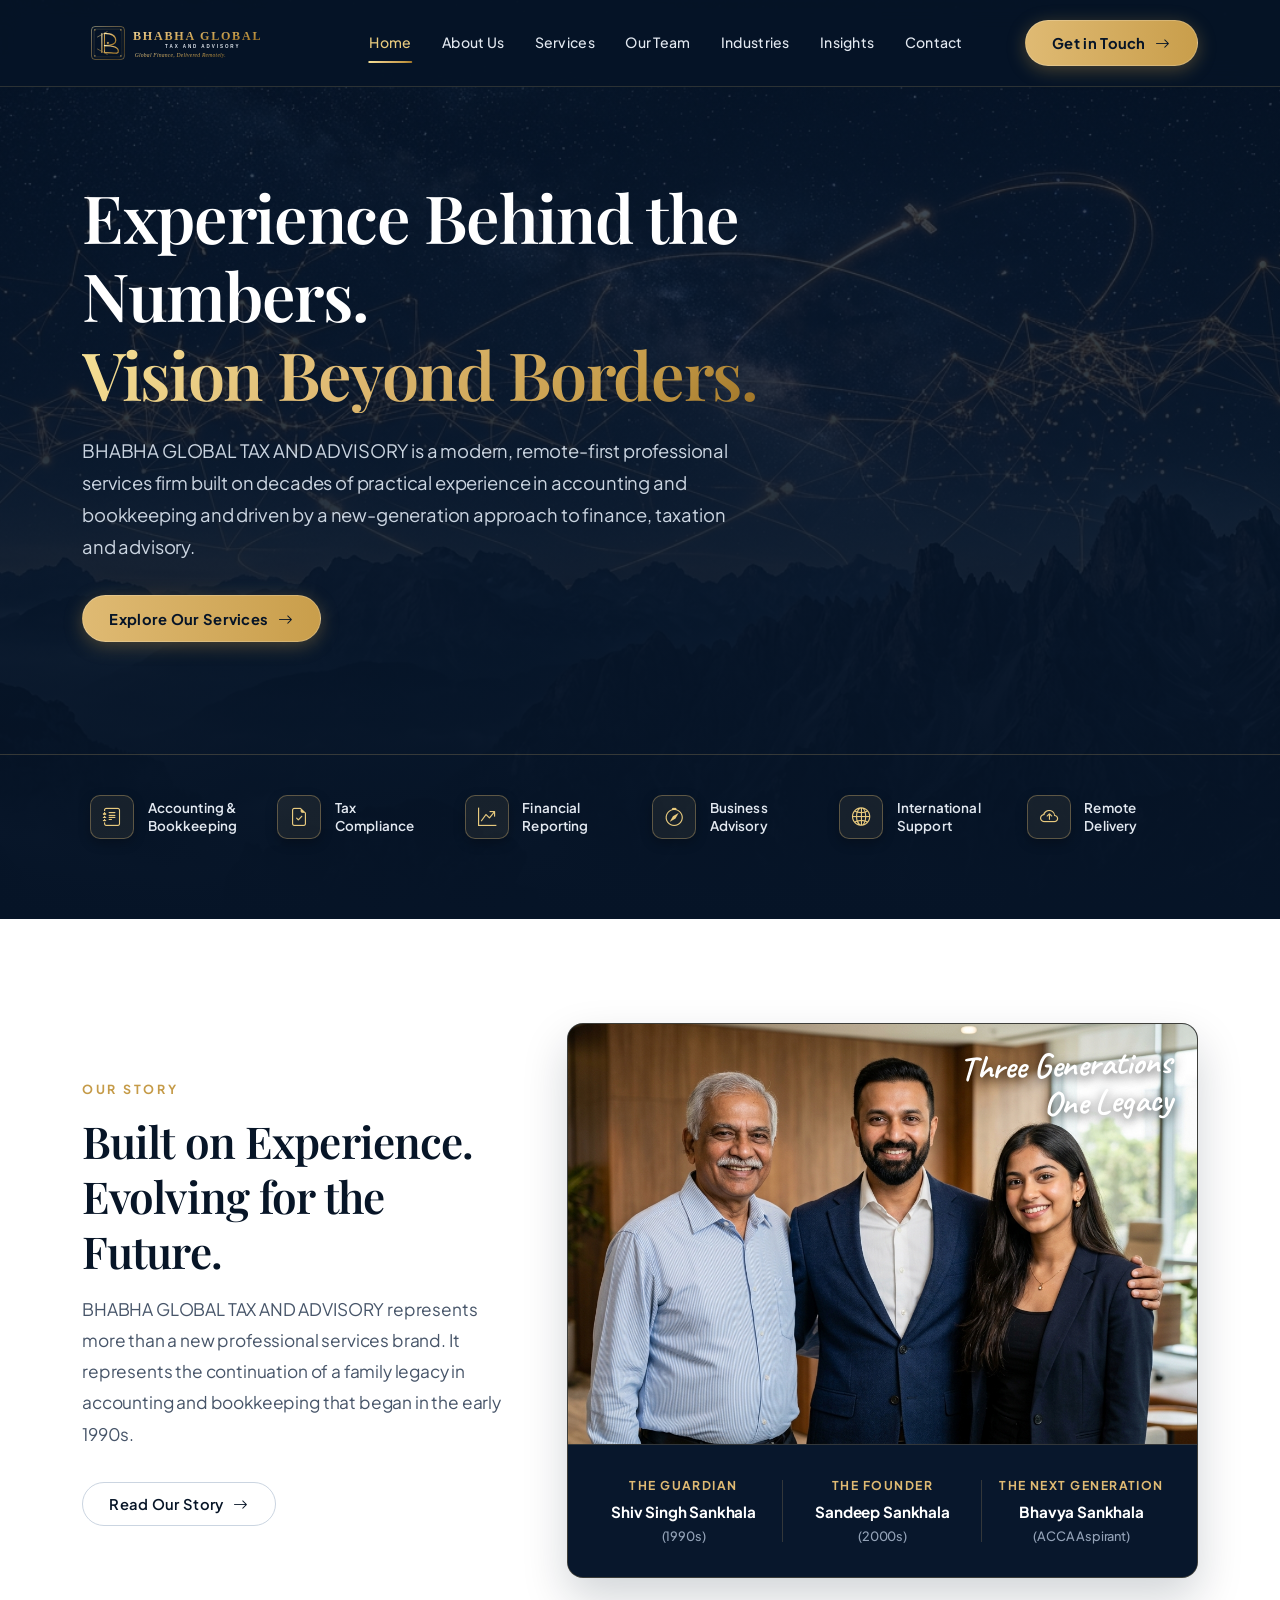
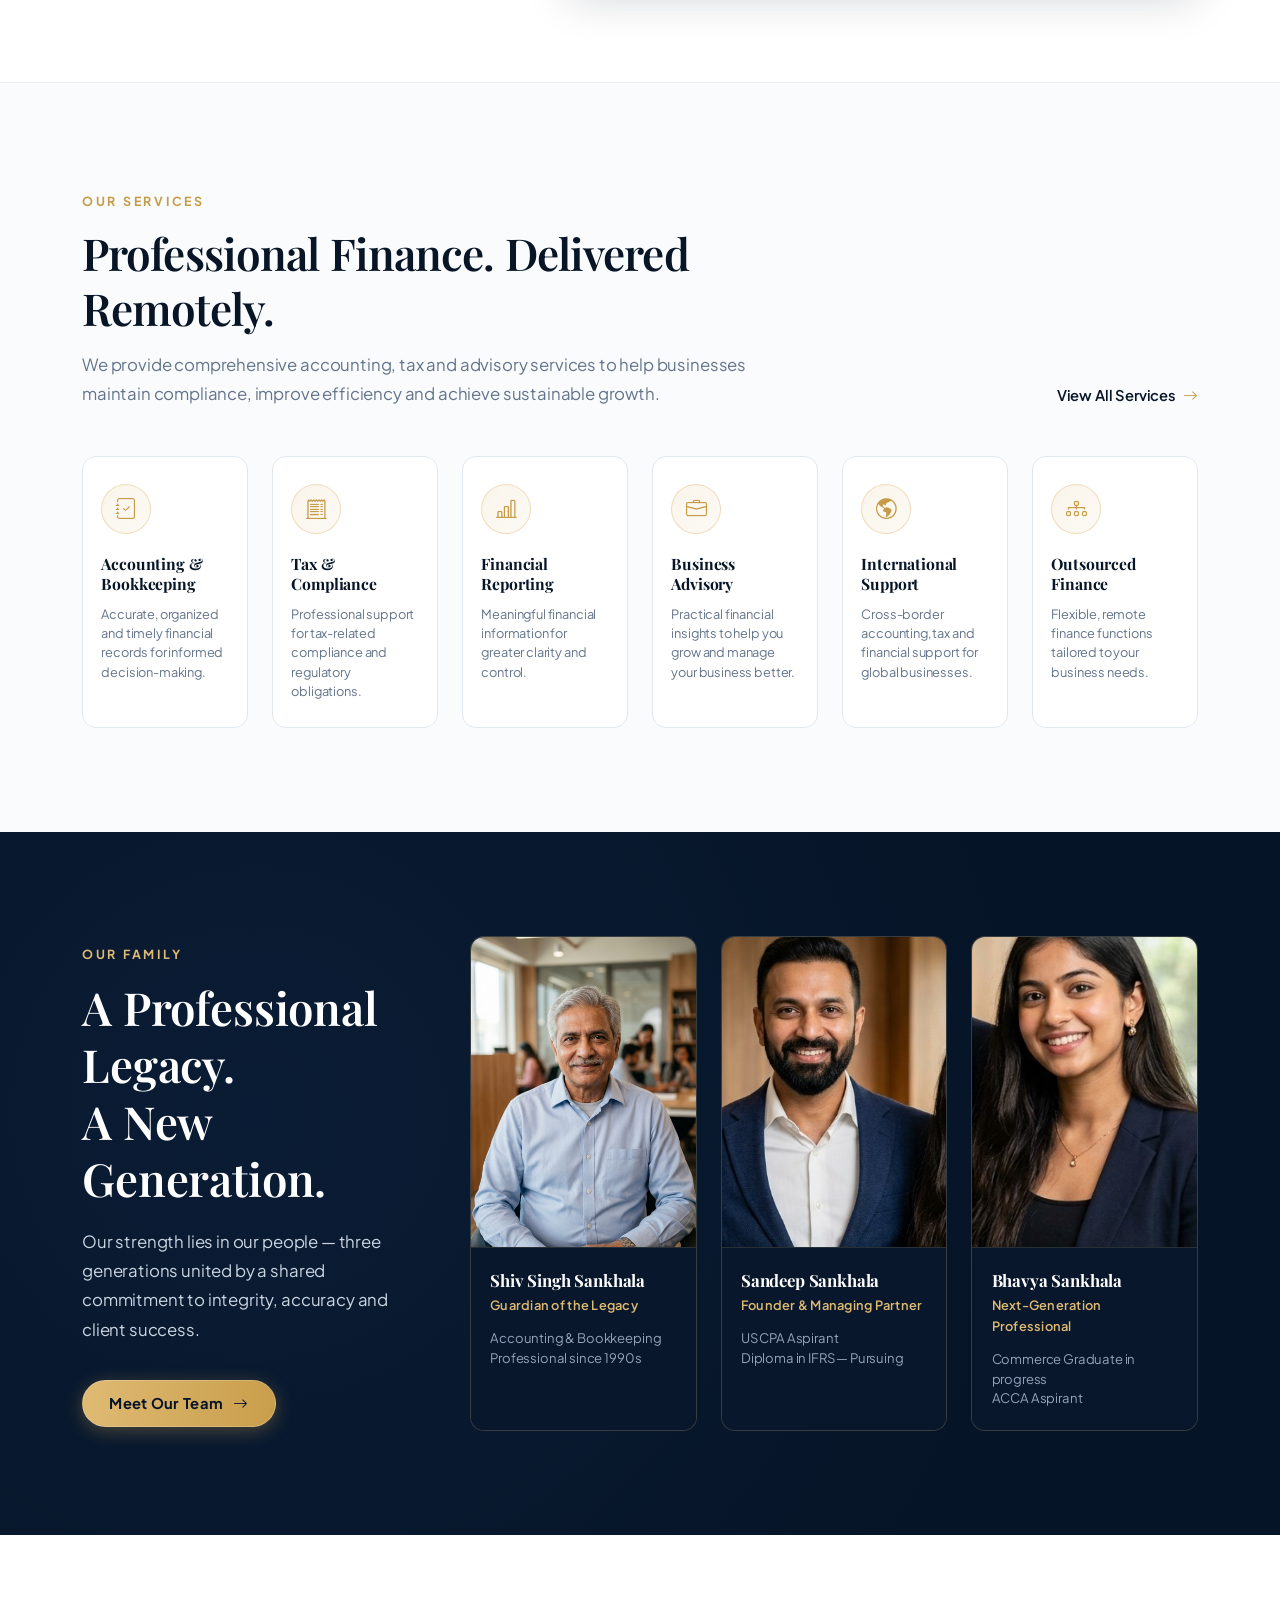
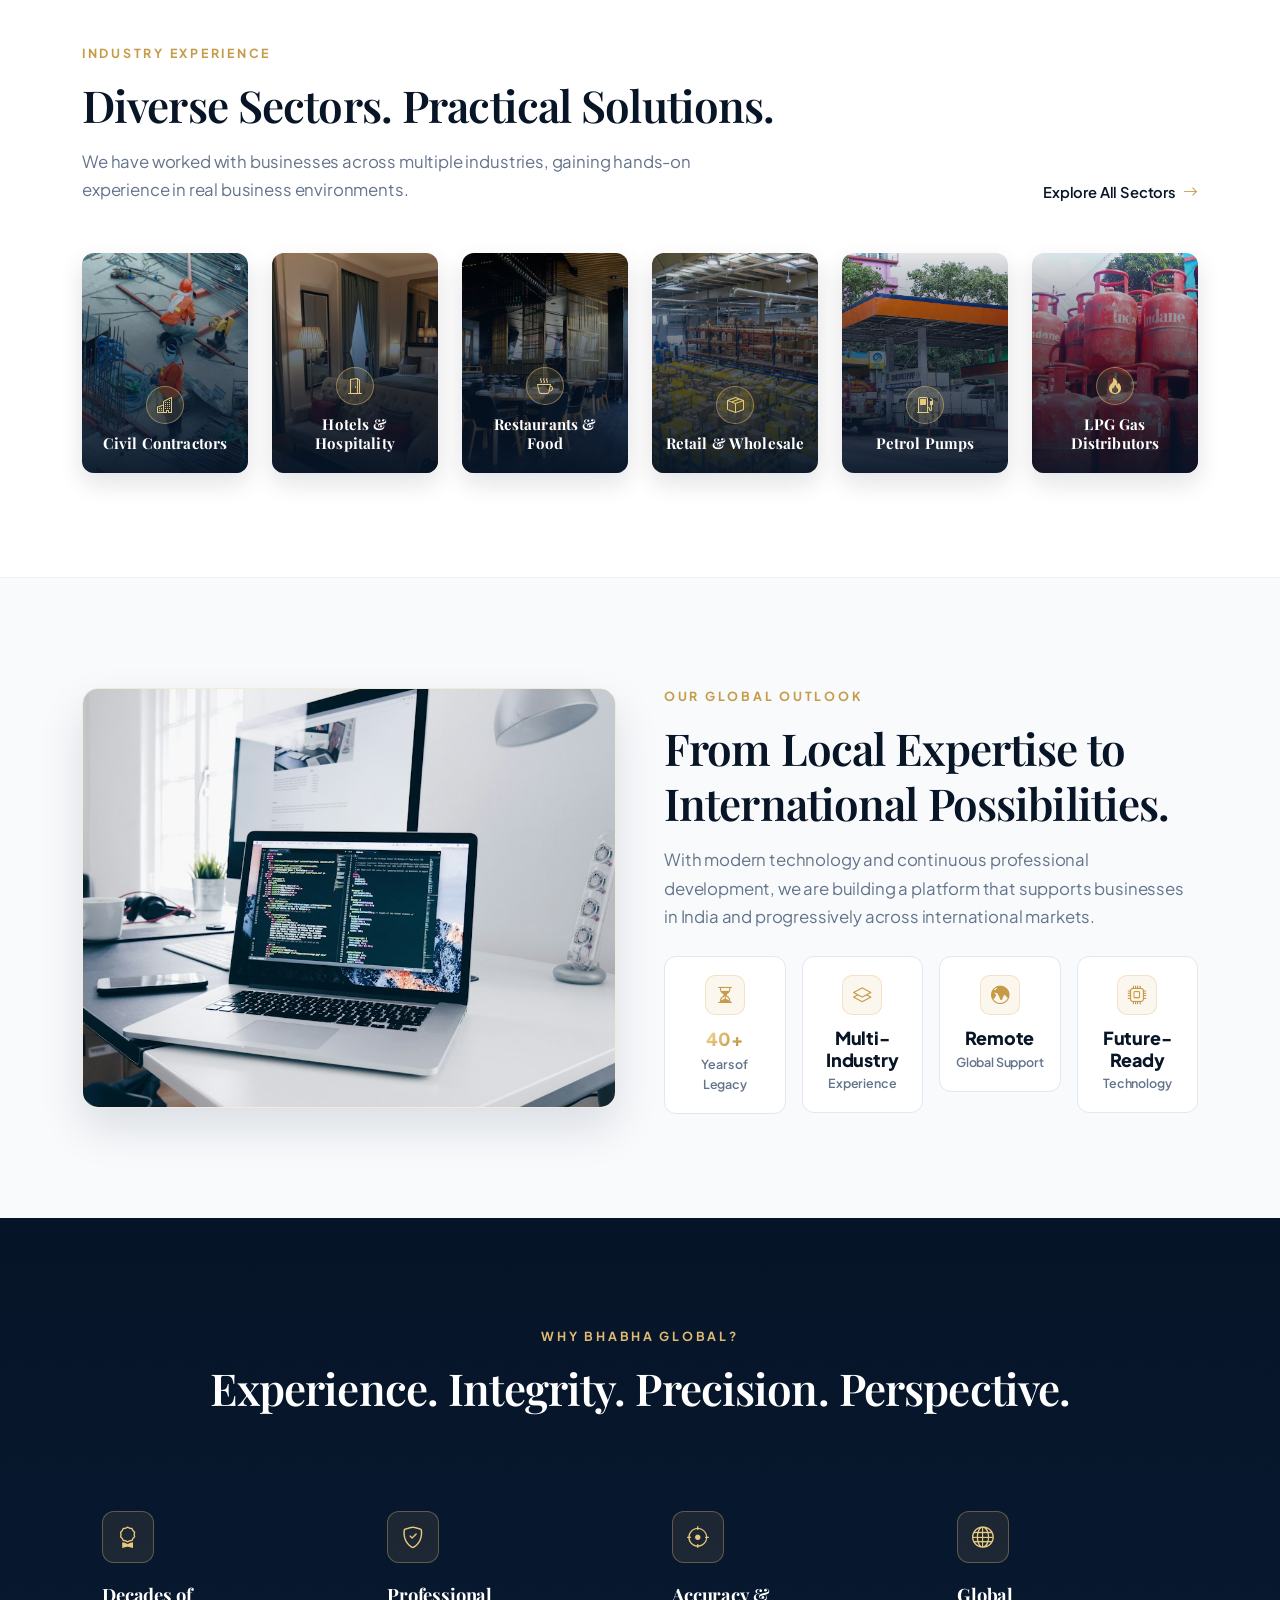
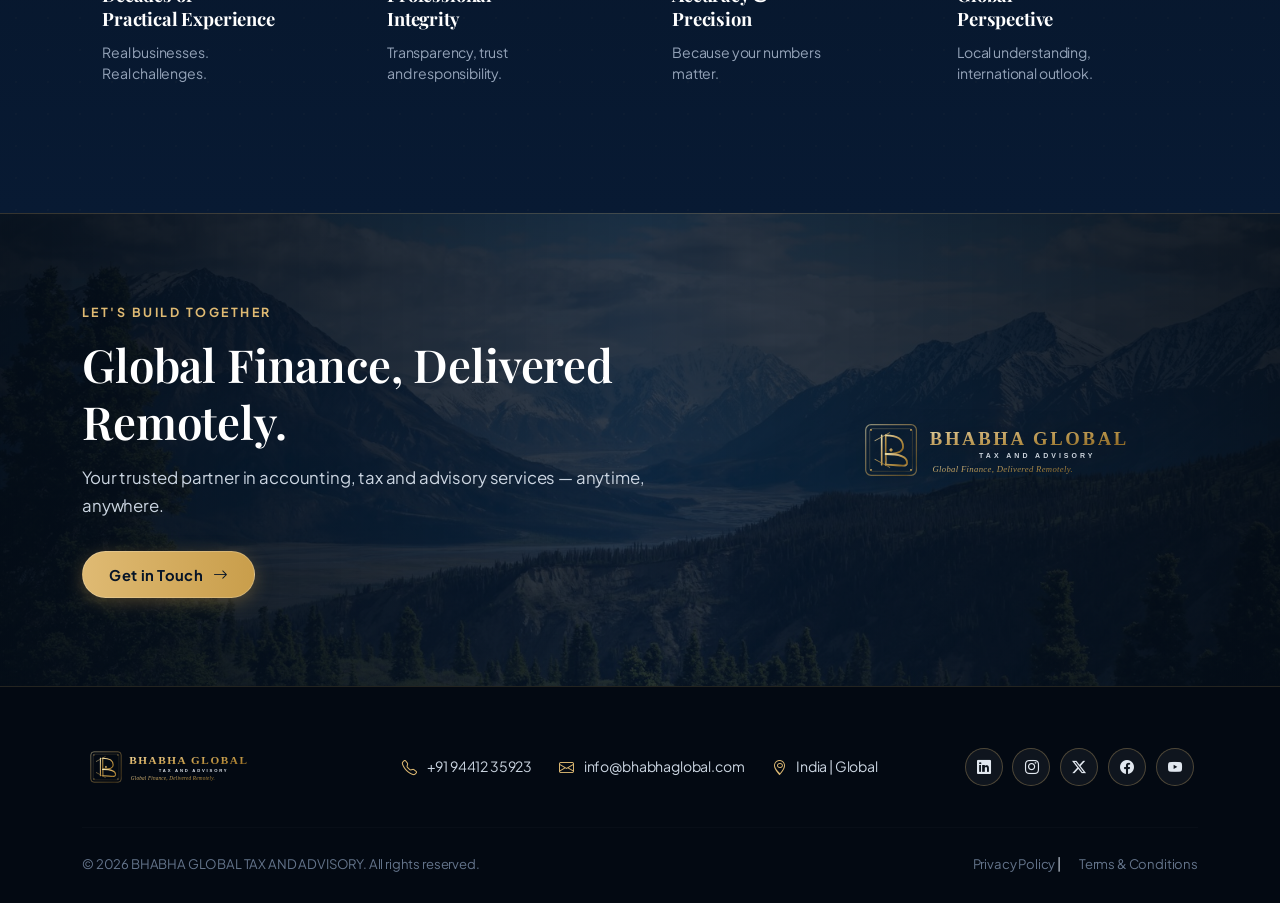
==== index.html @ 660c511a "feat: initialize Bhabha Global tax and advisory web project with landing page, styles, assets, and s" ====
<!DOCTYPE html>
<html lang="en">
<head>
  <meta charset="UTF-8">
  <meta name="viewport" content="width=device-width, initial-scale=1.0">
  <title>BHABHA GLOBAL | Tax & Advisory - Global Finance, Delivered Remotely</title>
  <meta name="description" content="BHABHA GLOBAL TAX AND ADVISORY is a modern, remote-first professional services firm built on decades of practical experience in accounting and bookkeeping and driven by a new-generation approach to finance, taxation and advisory.">
  <meta name="keywords" content="Bhabha Global, Tax and Advisory, Accounting, Bookkeeping, Financial Reporting, Remote Finance, Business Advisory">

  <!-- Favicon -->
  <link rel="icon" type="image/svg+xml" href="assets/images/logo-mark.svg">

  <!-- Google Fonts -->
  <link rel="preconnect" href="https://fonts.googleapis.com">
  <link rel="preconnect" href="https://fonts.gstatic.com" crossorigin>
  <link href="https://fonts.googleapis.com/css2?family=Caveat:wght@600;700&family=Cinzel:wght@500;600;700;800&family=Playfair+Display:ital,wght@0,500;0,600;0,700;1,400;1,600&family=Plus+Jakarta+Sans:wght@300;400;500;600;700;800&display=swap" rel="stylesheet">

  <!-- Bootstrap 5.3.3 CSS -->
  <link href="https://cdn.jsdelivr.net/npm/bootstrap@5.3.3/dist/css/bootstrap.min.css" rel="stylesheet">

  <!-- Bootstrap Icons -->
  <link rel="stylesheet" href="https://cdn.jsdelivr.net/npm/bootstrap-icons@1.11.3/font/bootstrap-icons.min.css">

  <!-- Custom Stylesheet -->
  <link rel="stylesheet" href="css/style.css">
</head>
<body data-bs-spy="scroll" data-bs-target="#mainNavbar" data-bs-offset="100">

  <!-- =========================================================================
       HEADER & NAVIGATION
       ========================================================================= -->
  <header>
    <nav id="mainNavbar" class="navbar navbar-expand-lg navbar-site">
      <div class="container">
        <!-- Logo -->
        <a class="navbar-brand d-flex align-items-center" href="#hero" aria-label="Bhabha Global Home">
          <img src="assets/images/logo.svg" alt="Bhabha Global Tax and Advisory" class="navbar-brand-logo">
        </a>

        <!-- Mobile Toggler -->
        <button class="navbar-toggler" type="button" data-bs-toggle="collapse" data-bs-target="#navbarContent" aria-controls="navbarContent" aria-expanded="false" aria-label="Toggle navigation">
          <i class="bi bi-list fs-3"></i>
        </button>

        <!-- Nav Links & CTA -->
        <div class="collapse navbar-collapse" id="navbarContent">
          <ul class="navbar-nav mx-auto mb-2 mb-lg-0 py-2 py-lg-0">
            <li class="nav-item">
              <a class="nav-link nav-link-custom active" href="#hero">Home</a>
            </li>
            <li class="nav-item">
              <a class="nav-link nav-link-custom" href="#story">About Us</a>
            </li>
            <li class="nav-item">
              <a class="nav-link nav-link-custom" href="#services">Services</a>
            </li>
            <li class="nav-item">
              <a class="nav-link nav-link-custom" href="#family">Our Team</a>
            </li>
            <li class="nav-item">
              <a class="nav-link nav-link-custom" href="#industries">Industries</a>
            </li>
            <li class="nav-item">
              <a class="nav-link nav-link-custom" href="#why-us">Insights</a>
            </li>
            <li class="nav-item">
              <a class="nav-link nav-link-custom" href="#contact" data-bs-toggle="modal" data-bs-target="#contactModal">Contact</a>
            </li>
          </ul>

          <div class="d-flex align-items-center ms-lg-3 mt-3 mt-lg-0">
            <button class="btn btn-gold-pill" data-bs-toggle="modal" data-bs-target="#contactModal">
              <span>Get in Touch</span>
              <i class="bi bi-arrow-right"></i>
            </button>
          </div>
        </div>
      </div>
    </nav>
  </header>

  <!-- =========================================================================
       HERO SECTION
       ========================================================================= -->
  <section id="hero" class="hero-section">
    <div class="container my-auto pt-4 pt-lg-5">
      <div class="row align-items-center">
        <div class="col-lg-10 col-xl-9">
          <div class="hero-content">
            <h1 class="hero-title">
              <span class="hero-title-top">Experience Behind the Numbers.</span>
              <span class="hero-title-accent">Vision Beyond Borders.</span>
            </h1>

            <p class="hero-desc">
              BHABHA GLOBAL TAX AND ADVISORY is a modern, remote-first professional services firm built on decades of practical experience in accounting and bookkeeping and driven by a new-generation approach to finance, taxation and advisory.
            </p>

            <div class="hero-actions mb-4 mb-lg-5">
              <a href="#services" class="btn btn-gold-pill">
                <span>Explore Our Services</span>
                <i class="bi bi-arrow-right"></i>
              </a>
            </div>
          </div>
        </div>
      </div>
    </div>

    <!-- Capabilities / Bottom Features Strip -->
    <div class="hero-features-bar">
      <div class="container">
        <div class="row row-cols-2 row-cols-sm-3 row-cols-lg-6 g-3 g-lg-2">
          <!-- 1. Accounting & Bookkeeping -->
          <div class="col">
            <div class="hero-feature-item">
              <div class="hero-feature-icon">
                <i class="bi bi-journal-text"></i>
              </div>
              <span class="hero-feature-label">Accounting &amp;<br>Bookkeeping</span>
            </div>
          </div>

          <!-- 2. Tax Compliance -->
          <div class="col">
            <div class="hero-feature-item">
              <div class="hero-feature-icon">
                <i class="bi bi-file-earmark-check"></i>
              </div>
              <span class="hero-feature-label">Tax<br>Compliance</span>
            </div>
          </div>

          <!-- 3. Financial Reporting -->
          <div class="col">
            <div class="hero-feature-item">
              <div class="hero-feature-icon">
                <i class="bi bi-graph-up-arrow"></i>
              </div>
              <span class="hero-feature-label">Financial<br>Reporting</span>
            </div>
          </div>

          <!-- 4. Business Advisory -->
          <div class="col">
            <div class="hero-feature-item">
              <div class="hero-feature-icon">
                <i class="bi bi-compass"></i>
              </div>
              <span class="hero-feature-label">Business<br>Advisory</span>
            </div>
          </div>

          <!-- 5. International Support -->
          <div class="col">
            <div class="hero-feature-item">
              <div class="hero-feature-icon">
                <i class="bi bi-globe2"></i>
              </div>
              <span class="hero-feature-label">International<br>Support</span>
            </div>
          </div>

          <!-- 6. Remote Delivery -->
          <div class="col">
            <div class="hero-feature-item">
              <div class="hero-feature-icon">
                <i class="bi bi-cloud-arrow-up"></i>
              </div>
              <span class="hero-feature-label">Remote<br>Delivery</span>
            </div>
          </div>
        </div>
      </div>
    </div>
  </section>

  <!-- =========================================================================
       SECTION 2: OUR STORY
       ========================================================================= -->
  <section id="story" class="section-story">
    <div class="container">
      <div class="row align-items-center g-5">
        <!-- Left Content Column -->
        <div class="col-lg-5">
          <span class="section-label">OUR STORY</span>
          <h2 class="section-title">Built on Experience.<br>Evolving for the Future.</h2>
          
          <p class="story-lead-text">
            BHABHA GLOBAL TAX AND ADVISORY represents more than a new professional services brand. It represents the continuation of a family legacy in accounting and bookkeeping that began in the early 1990s.
          </p>

          <a href="#family" class="btn btn-outline-pill">
            <span>Read Our Story</span>
            <i class="bi bi-arrow-right"></i>
          </a>
        </div>

        <!-- Right 3-Generations Master Card -->
        <div class="col-lg-7">
          <div class="story-card-wrapper">
            <!-- Image with Script Badge -->
            <div class="story-image-box">
              <span class="story-signature-badge">Three Generations<br>One Legacy</span>
              <img src="assets/images/three-generations.jpg" alt="Three Generations One Legacy - Bhabha Global Family" loading="lazy">
            </div>

            <!-- Dark Navy 3-Pillar Banner -->
            <div class="story-footer-bar">
              <div class="row g-0">
                <!-- Pillar 1 -->
                <div class="col-4 story-col-pillar">
                  <div class="story-pillar-role">The Guardian</div>
                  <div class="story-pillar-name">Shiv Singh Sankhala</div>
                  <div class="story-pillar-era">(1990s)</div>
                </div>

                <!-- Pillar 2 -->
                <div class="col-4 story-col-pillar">
                  <div class="story-pillar-role">The Founder</div>
                  <div class="story-pillar-name">Sandeep Sankhala</div>
                  <div class="story-pillar-era">(2000s)</div>
                </div>

                <!-- Pillar 3 -->
                <div class="col-4 story-col-pillar">
                  <div class="story-pillar-role">The Next Generation</div>
                  <div class="story-pillar-name">Bhavya Sankhala</div>
                  <div class="story-pillar-era">(ACCA Aspirant)</div>
                </div>
              </div>
            </div>
          </div>
        </div>
      </div>
    </div>
  </section>

  <!-- =========================================================================
       SECTION 3: OUR SERVICES
       ========================================================================= -->
  <section id="services" class="section-services">
    <div class="container">
      <!-- Section Header -->
      <div class="row align-items-end justify-content-between mb-5">
        <div class="col-lg-8">
          <span class="section-label">OUR SERVICES</span>
          <h2 class="section-title">Professional Finance. Delivered Remotely.</h2>
          <p class="section-desc mb-0">
            We provide comprehensive accounting, tax and advisory services to help businesses maintain compliance, improve efficiency and achieve sustainable growth.
          </p>
        </div>
        <div class="col-lg-4 text-lg-end mt-4 mt-lg-0">
          <a href="#services" class="link-arrow">
            <span>View All Services</span>
            <i class="bi bi-arrow-right"></i>
          </a>
        </div>
      </div>

      <!-- 6 Service Cards Grid (Matching reference design 6-in-a-row) -->
      <div class="row row-cols-2 row-cols-md-3 row-cols-lg-6 g-3 g-xl-4">
        <!-- 1. Accounting & Bookkeeping -->
        <div class="col">
          <div class="service-card">
            <div class="service-icon-box">
              <i class="bi bi-journal-check"></i>
            </div>
            <h3 class="service-title">Accounting &amp;<br class="d-none d-lg-block">Bookkeeping</h3>
            <p class="service-desc">
              Accurate, organized and timely financial records for informed decision-making.
            </p>
          </div>
        </div>

        <!-- 2. Tax & Compliance -->
        <div class="col">
          <div class="service-card">
            <div class="service-icon-box">
              <i class="bi bi-receipt-cutoff"></i>
            </div>
            <h3 class="service-title">Tax &amp;<br class="d-none d-lg-block">Compliance</h3>
            <p class="service-desc">
              Professional support for tax-related compliance and regulatory obligations.
            </p>
          </div>
        </div>

        <!-- 3. Financial Reporting -->
        <div class="col">
          <div class="service-card">
            <div class="service-icon-box">
              <i class="bi bi-bar-chart-line"></i>
            </div>
            <h3 class="service-title">Financial<br class="d-none d-lg-block">Reporting</h3>
            <p class="service-desc">
              Meaningful financial information for greater clarity and control.
            </p>
          </div>
        </div>

        <!-- 4. Business Advisory -->
        <div class="col">
          <div class="service-card">
            <div class="service-icon-box">
              <i class="bi bi-briefcase"></i>
            </div>
            <h3 class="service-title">Business<br class="d-none d-lg-block">Advisory</h3>
            <p class="service-desc">
              Practical financial insights to help you grow and manage your business better.
            </p>
          </div>
        </div>

        <!-- 5. International Support -->
        <div class="col">
          <div class="service-card">
            <div class="service-icon-box">
              <i class="bi bi-globe-americas"></i>
            </div>
            <h3 class="service-title">International<br class="d-none d-lg-block">Support</h3>
            <p class="service-desc">
              Cross-border accounting, tax and financial support for global businesses.
            </p>
          </div>
        </div>

        <!-- 6. Outsourced Finance -->
        <div class="col">
          <div class="service-card">
            <div class="service-icon-box">
              <i class="bi bi-diagram-3"></i>
            </div>
            <h3 class="service-title">Outsourced<br class="d-none d-lg-block">Finance</h3>
            <p class="service-desc">
              Flexible, remote finance functions tailored to your business needs.
            </p>
          </div>
        </div>
      </div>
    </div>
  </section>

  <!-- =========================================================================
       SECTION 4: OUR FAMILY / LEADERSHIP
       ========================================================================= -->
  <section id="family" class="section-family">
    <div class="container">
      <div class="row align-items-center g-5">
        <!-- Left Column -->
        <div class="col-lg-4">
          <div class="family-left-content">
            <span class="section-label section-label-light">OUR FAMILY</span>
            <h2 class="family-heading">A Professional Legacy.<br>A New Generation.</h2>
            <p class="family-desc">
              Our strength lies in our people — three generations united by a shared commitment to integrity, accuracy and client success.
            </p>
            <button class="btn btn-gold-pill" data-bs-toggle="modal" data-bs-target="#contactModal">
              <span>Meet Our Team</span>
              <i class="bi bi-arrow-right"></i>
            </button>
          </div>
        </div>

        <!-- Right Column: 3 Portrait Cards -->
        <div class="col-lg-8">
          <div class="row g-4">
            <!-- Member 1: Shiv Singh Sankhala -->
            <div class="col-md-4">
              <div class="team-card">
                <div class="team-img-wrap">
                  <img src="assets/images/team-shiv.jpg" alt="Shiv Singh Sankhala - Guardian of the Legacy" loading="lazy">
                </div>
                <div class="team-info-box">
                  <h4 class="team-name">Shiv Singh Sankhala</h4>
                  <div class="team-role">Guardian of the Legacy</div>
                  <p class="team-details">Accounting &amp; Bookkeeping Professional since 1990s</p>
                </div>
              </div>
            </div>

            <!-- Member 2: Sandeep Sankhala -->
            <div class="col-md-4">
              <div class="team-card">
                <div class="team-img-wrap">
                  <img src="assets/images/team-sandeep.jpg" alt="Sandeep Sankhala - Founder & Managing Partner" loading="lazy">
                </div>
                <div class="team-info-box">
                  <h4 class="team-name">Sandeep Sankhala</h4>
                  <div class="team-role">Founder &amp; Managing Partner</div>
                  <p class="team-details">US CPA Aspirant<br>Diploma in IFRS — Pursuing</p>
                </div>
              </div>
            </div>

            <!-- Member 3: Bhavya Sankhala -->
            <div class="col-md-4">
              <div class="team-card">
                <div class="team-img-wrap">
                  <img src="assets/images/team-bhavya.jpg" alt="Bhavya Sankhala - Next-Generation Professional" loading="lazy">
                </div>
                <div class="team-info-box">
                  <h4 class="team-name">Bhavya Sankhala</h4>
                  <div class="team-role">Next-Generation Professional</div>
                  <p class="team-details">Commerce Graduate in progress<br>ACCA Aspirant</p>
                </div>
              </div>
            </div>
          </div>
        </div>
      </div>
    </div>
  </section>

  <!-- =========================================================================
       SECTION 5: INDUSTRY EXPERIENCE
       ========================================================================= -->
  <section id="industries" class="section-industries">
    <div class="container">
      <!-- Section Header -->
      <div class="row align-items-end justify-content-between mb-5">
        <div class="col-lg-8">
          <span class="section-label">INDUSTRY EXPERIENCE</span>
          <h2 class="section-title">Diverse Sectors. Practical Solutions.</h2>
          <p class="section-desc mb-0">
            We have worked with businesses across multiple industries, gaining hands-on experience in real business environments.
          </p>
        </div>
        <div class="col-lg-4 text-lg-end mt-4 mt-lg-0">
          <a href="#industries" class="link-arrow">
            <span>Explore All Sectors</span>
            <i class="bi bi-arrow-right"></i>
          </a>
        </div>
      </div>

      <!-- 6 Industry Cards Grid -->
      <div class="row row-cols-2 row-cols-md-3 row-cols-lg-6 g-3 g-lg-4">
        <!-- 1. Civil Contractors -->
        <div class="col">
          <div class="industry-card">
            <img src="assets/images/industry-construction.jpg" alt="Civil Contractors" class="industry-card-img" loading="lazy">
            <div class="industry-overlay">
              <div class="industry-icon-pill">
                <i class="bi bi-buildings"></i>
              </div>
              <h4 class="industry-title">Civil Contractors</h4>
            </div>
          </div>
        </div>

        <!-- 2. Hotels & Hospitality -->
        <div class="col">
          <div class="industry-card">
            <img src="assets/images/industry-hotel.jpg" alt="Hotels & Hospitality" class="industry-card-img" loading="lazy">
            <div class="industry-overlay">
              <div class="industry-icon-pill">
                <i class="bi bi-door-open"></i>
              </div>
              <h4 class="industry-title">Hotels &amp; Hospitality</h4>
            </div>
          </div>
        </div>

        <!-- 3. Restaurants & Food -->
        <div class="col">
          <div class="industry-card">
            <img src="assets/images/industry-restaurant.jpg" alt="Restaurants & Food" class="industry-card-img" loading="lazy">
            <div class="industry-overlay">
              <div class="industry-icon-pill">
                <i class="bi bi-cup-hot"></i>
              </div>
              <h4 class="industry-title">Restaurants &amp; Food</h4>
            </div>
          </div>
        </div>

        <!-- 4. Retail & Wholesale -->
        <div class="col">
          <div class="industry-card">
            <img src="assets/images/industry-warehouse.jpg" alt="Retail & Wholesale" class="industry-card-img" loading="lazy">
            <div class="industry-overlay">
              <div class="industry-icon-pill">
                <i class="bi bi-box-seam"></i>
              </div>
              <h4 class="industry-title">Retail &amp; Wholesale</h4>
            </div>
          </div>
        </div>

        <!-- 5. Petrol Pumps -->
        <div class="col">
          <div class="industry-card">
            <img src="assets/images/industry-petrol.jpg" alt="Petrol Pumps" class="industry-card-img" loading="lazy">
            <div class="industry-overlay">
              <div class="industry-icon-pill">
                <i class="bi bi-fuel-pump"></i>
              </div>
              <h4 class="industry-title">Petrol Pumps</h4>
            </div>
          </div>
        </div>

        <!-- 6. LPG Gas Distributors -->
        <div class="col">
          <div class="industry-card">
            <img src="assets/images/industry-lpg.jpg" alt="LPG Gas Distributors" class="industry-card-img" loading="lazy">
            <div class="industry-overlay">
              <div class="industry-icon-pill">
                <i class="bi bi-fire"></i>
              </div>
              <h4 class="industry-title">LPG Gas Distributors</h4>
            </div>
          </div>
        </div>
      </div>
    </div>
  </section>

  <!-- =========================================================================
       SECTION 6: OUR GLOBAL OUTLOOK
       ========================================================================= -->
  <section id="outlook" class="section-outlook">
    <div class="container">
      <div class="row align-items-center g-5">
        <!-- Left: Workspace Photo -->
        <div class="col-lg-6">
          <div class="outlook-img-wrap">
            <img src="assets/images/workspace-global.jpg" alt="Modern Global Workspace" loading="lazy">
          </div>
        </div>

        <!-- Right: Content & 4 Stat Blocks -->
        <div class="col-lg-6">
          <span class="section-label">OUR GLOBAL OUTLOOK</span>
          <h2 class="section-title">From Local Expertise to<br>International Possibilities.</h2>
          <p class="section-desc mb-4">
            With modern technology and continuous professional development, we are building a platform that supports businesses in India and progressively across international markets.
          </p>

          <!-- 4 Stat Boxes (1 Row of 4 matching reference design) -->
          <div class="row row-cols-2 row-cols-sm-4 g-2 g-md-3">
            <!-- Box 1 -->
            <div class="col">
              <div class="stat-box">
                <div class="stat-icon">
                  <i class="bi bi-hourglass-split"></i>
                </div>
                <div class="stat-val text-gold-gradient">40+</div>
                <div class="stat-desc">Years of Legacy</div>
              </div>
            </div>

            <!-- Box 2 -->
            <div class="col">
              <div class="stat-box">
                <div class="stat-icon">
                  <i class="bi bi-layers"></i>
                </div>
                <div class="stat-val">Multi-Industry</div>
                <div class="stat-desc">Experience</div>
              </div>
            </div>

            <!-- Box 3 -->
            <div class="col">
              <div class="stat-box">
                <div class="stat-icon">
                  <i class="bi bi-globe-central-south-asia"></i>
                </div>
                <div class="stat-val">Remote</div>
                <div class="stat-desc">Global Support</div>
              </div>
            </div>

            <!-- Box 4 -->
            <div class="col">
              <div class="stat-box">
                <div class="stat-icon">
                  <i class="bi bi-cpu"></i>
                </div>
                <div class="stat-val">Future-Ready</div>
                <div class="stat-desc">Technology</div>
              </div>
            </div>
          </div>
        </div>
      </div>
    </div>
  </section>

  <!-- =========================================================================
       SECTION 7: WHY BHABHA GLOBAL?
       ========================================================================= -->
  <section id="why-us" class="section-why">
    <div class="container position-relative">
      <div class="text-center max-w-700 mx-auto mb-5">
        <span class="section-label section-label-light">WHY BHABHA GLOBAL?</span>
        <h2 class="section-title text-white">Experience. Integrity. Precision. Perspective.</h2>
      </div>

      <!-- 4 Pillars Row -->
      <div class="row g-4 mt-2">
        <!-- Pillar 1 -->
        <div class="col-md-6 col-lg-3">
          <div class="why-pillar text-center text-lg-start">
            <div class="why-icon-wrap mx-auto mx-lg-0">
              <i class="bi bi-award"></i>
            </div>
            <h3 class="why-title">Decades of<br>Practical Experience</h3>
            <p class="why-text">Real businesses.<br>Real challenges.</p>
          </div>
        </div>

        <!-- Pillar 2 -->
        <div class="col-md-6 col-lg-3">
          <div class="why-pillar text-center text-lg-start">
            <div class="why-icon-wrap mx-auto mx-lg-0">
              <i class="bi bi-shield-check"></i>
            </div>
            <h3 class="why-title">Professional<br>Integrity</h3>
            <p class="why-text">Transparency, trust<br>and responsibility.</p>
          </div>
        </div>

        <!-- Pillar 3 -->
        <div class="col-md-6 col-lg-3">
          <div class="why-pillar text-center text-lg-start">
            <div class="why-icon-wrap mx-auto mx-lg-0">
              <i class="bi bi-crosshair"></i>
            </div>
            <h3 class="why-title">Accuracy &amp;<br>Precision</h3>
            <p class="why-text">Because your numbers<br>matter.</p>
          </div>
        </div>

        <!-- Pillar 4 -->
        <div class="col-md-6 col-lg-3">
          <div class="why-pillar text-center text-lg-start">
            <div class="why-icon-wrap mx-auto mx-lg-0">
              <i class="bi bi-globe"></i>
            </div>
            <h3 class="why-title">Global<br>Perspective</h3>
            <p class="why-text">Local understanding,<br>international outlook.</p>
          </div>
        </div>
      </div>
    </div>
  </section>

  <!-- =========================================================================
       SECTION 8: PRE-FOOTER BANNER CTA
       ========================================================================= -->
  <section id="cta" class="section-cta-banner">
    <div class="container position-relative">
      <div class="row align-items-center justify-content-between">
        <!-- Left Side: Call to Action -->
        <div class="col-lg-7">
          <div class="cta-banner-label">LET'S BUILD TOGETHER</div>
          <h2 class="cta-banner-title">Global Finance, Delivered Remotely.</h2>
          <p class="cta-banner-sub">
            Your trusted partner in accounting, tax and advisory services &mdash; anytime, anywhere.
          </p>
          <button class="btn btn-gold-pill" data-bs-toggle="modal" data-bs-target="#contactModal">
            <span>Get in Touch</span>
            <i class="bi bi-arrow-right"></i>
          </button>
        </div>

        <!-- Right Side: Luxury Brand Crest Badge -->
        <div class="col-lg-5 text-lg-end">
          <div class="cta-brand-badge">
            <img src="assets/images/logo.svg" alt="Bhabha Global Tax and Advisory" style="max-height: 80px;" class="ms-lg-auto">
          </div>
        </div>
      </div>
    </div>
  </section>

  <!-- =========================================================================
       SECTION 9: FOOTER
       ========================================================================= -->
  <footer class="site-footer">
    <div class="container">
      <div class="row align-items-center g-4 justify-content-between">
        <!-- Col 1: Logo -->
        <div class="col-lg-3 text-center text-lg-start">
          <a href="#hero" aria-label="Bhabha Global Home">
            <img src="assets/images/logo.svg" alt="Bhabha Global Tax and Advisory" style="height: 48px;">
          </a>
        </div>

        <!-- Col 2: Direct Contacts -->
        <div class="col-lg-6 text-center">
          <div class="d-flex flex-wrap justify-content-center align-items-center">
            <a href="tel:+919441235923" class="footer-contact-item">
              <i class="bi bi-telephone"></i>
              <span>+91 94412 35923</span>
            </a>
            <a href="mailto:info@bhabhaglobal.com" class="footer-contact-item">
              <i class="bi bi-envelope"></i>
              <span>info@bhabhaglobal.com</span>
            </a>
            <span class="footer-contact-item">
              <i class="bi bi-geo-alt"></i>
              <span>India | Global</span>
            </span>
          </div>
        </div>

        <!-- Col 3: Social Links -->
        <div class="col-lg-3 text-center text-lg-end">
          <a href="#" class="footer-social-btn" aria-label="LinkedIn"><i class="bi bi-linkedin"></i></a>
          <a href="#" class="footer-social-btn" aria-label="Instagram"><i class="bi bi-instagram"></i></a>
          <a href="#" class="footer-social-btn" aria-label="X / Twitter"><i class="bi bi-twitter-x"></i></a>
          <a href="#" class="footer-social-btn" aria-label="Facebook"><i class="bi bi-facebook"></i></a>
          <a href="#" class="footer-social-btn" aria-label="YouTube"><i class="bi bi-youtube"></i></a>
        </div>
      </div>

      <hr class="footer-divider">

      <!-- Bottom Row: Copyright & Legal -->
      <div class="row align-items-center">
        <div class="col-md-6 text-center text-md-start">
          <p class="footer-copy">&copy; 2026 BHABHA GLOBAL TAX AND ADVISORY. All rights reserved.</p>
        </div>
        <div class="col-md-6 text-center text-md-end mt-2 mt-md-0">
          <div class="footer-links-bottom">
            <a href="#">Privacy Policy</a>
            <span>|</span>
            <a href="#">Terms &amp; Conditions</a>
          </div>
        </div>
      </div>
    </div>
  </footer>

  <!-- =========================================================================
       MODAL: GET IN TOUCH / CONSULTATION
       ========================================================================= -->
  <div class="modal fade" id="contactModal" tabindex="-1" aria-labelledby="contactModalLabel" aria-hidden="true">
    <div class="modal-dialog modal-dialog-centered modal-lg">
      <div class="modal-content modal-content-custom">
        <div class="modal-header">
          <div>
            <span class="section-label mb-1">CONNECT WITH US</span>
            <h3 class="modal-title fs-4 text-white font-serif" id="contactModalLabel">Schedule a Consultation</h3>
          </div>
          <button type="button" class="btn-close btn-close-white" data-bs-dismiss="modal" aria-label="Close"></button>
        </div>
        <div class="modal-body">
          <div id="contactFormAlert" class="alert alert-success d-none mb-4" role="alert"></div>
          <form id="contactForm">
            <div class="row g-3">
              <div class="col-md-6">
                <label for="clientName" class="form-label-custom">Full Name</label>
                <input type="text" class="form-control form-control-custom" id="clientName" placeholder="e.g. Rahul Sharma" required>
              </div>
              <div class="col-md-6">
                <label for="clientEmail" class="form-label-custom">Email Address</label>
                <input type="email" class="form-control form-control-custom" id="clientEmail" placeholder="name@company.com" required>
              </div>
              <div class="col-md-6">
                <label for="clientPhone" class="form-label-custom">Phone Number</label>
                <input type="tel" class="form-control form-control-custom" id="clientPhone" placeholder="+91 98765 43210">
              </div>
              <div class="col-md-6">
                <label for="serviceInterest" class="form-label-custom">Service Needed</label>
                <select class="form-select form-select-custom" id="serviceInterest">
                  <option selected value="accounting">Accounting &amp; Bookkeeping</option>
                  <option value="taxation">Tax &amp; Compliance</option>
                  <option value="reporting">Financial Reporting</option>
                  <option value="advisory">Business Advisory</option>
                  <option value="international">International Support</option>
                  <option value="outsourced">Outsourced Finance</option>
                </select>
              </div>
              <div class="col-12">
                <label for="clientMessage" class="form-label-custom">How Can We Help You?</label>
                <textarea class="form-control form-control-custom" id="clientMessage" rows="4" placeholder="Briefly describe your business or finance requirements..."></textarea>
              </div>
              <div class="col-12 mt-4 text-end">
                <button type="button" class="btn btn-outline-light me-2 rounded-pill px-4" data-bs-dismiss="modal">Cancel</button>
                <button type="submit" class="btn btn-gold-pill">
                  <span>Send Inquiry</span>
                  <i class="bi bi-send"></i>
                </button>
              </div>
            </div>
          </form>
        </div>
      </div>
    </div>
  </div>

  <!-- Back to Top Button -->
  <a href="#hero" id="backToTop" class="back-to-top" aria-label="Back to top">
    <i class="bi bi-chevron-up"></i>
  </a>

  <!-- Bootstrap 5.3.3 JS Bundle -->
  <script src="https://cdn.jsdelivr.net/npm/bootstrap@5.3.3/dist/js/bootstrap.bundle.min.js"></script>

  <!-- Custom JS -->
  <script src="js/main.js"></script>
</body>
</html>
---- css/style.css ----
/* ==========================================================================
   BHABHA GLOBAL TAX AND ADVISORY - Master Stylesheet
   Modern, Luxury, High-Fidelity Financial Advisory Web Experience
   ========================================================================== */

:root {
  /* Colors */
  --bg-dark-base: #040c17;
  --bg-dark-navy: #061427;
  --bg-dark-surface: #0a1b32;
  --bg-dark-card: #0d223e;
  --bg-light-base: #ffffff;
  --bg-light-soft: #f8fafc;
  --bg-light-muted: #f1f5f9;

  /* Luxury Gold Palette */
  --gold-100: #fbf0d0;
  --gold-200: #f5e2a9;
  --gold-300: #e8ca7e;
  --gold-400: #dfba73;
  --gold-500: #c59b48;
  --gold-600: #a77e31;
  --gold-700: #886221;
  --gold-gradient: linear-gradient(135deg, #f6e297 0%, #dfba73 40%, #c59b48 80%, #9e7326 100%);
  --gold-btn-gradient: linear-gradient(90deg, #dfba73 0%, #c99e4b 100%);
  --gold-border: rgba(223, 186, 115, 0.35);
  --gold-glow: rgba(223, 186, 115, 0.25);

  /* Typography Colors */
  --text-dark-heading: #071527;
  --text-dark-body: #475569;
  --text-dark-muted: #64748b;
  --text-light-heading: #ffffff;
  --text-light-body: #cbd5e1;
  --text-light-muted: #94a3b8;

  /* Typography */
  --font-serif: 'Playfair Display', Georgia, 'Times New Roman', serif;
  --font-display: 'Cinzel', 'Playfair Display', serif;
  --font-sans: 'Plus Jakarta Sans', system-ui, -apple-system, sans-serif;
  --font-script: 'Caveat', 'Great Vibes', cursive;

  /* Spacing & Borders */
  --radius-sm: 6px;
  --radius-md: 12px;
  --radius-lg: 18px;
  --radius-pill: 9999px;
  --transition-smooth: all 0.35s cubic-bezier(0.16, 1, 0.3, 1);
}

/* Base & Reset */
*, *::before, *::after {
  box-sizing: border-box;
}

html {
  scroll-behavior: smooth;
  font-size: 16px;
}

body {
  font-family: var(--font-sans);
  color: var(--text-dark-body);
  background-color: var(--bg-light-base);
  line-height: 1.65;
  letter-spacing: -0.01em;
  overflow-x: hidden;
  -webkit-font-smoothing: antialiased;
}

h1, h2, h3, h4, h5, h6 {
  font-family: var(--font-serif);
  color: var(--text-dark-heading);
  line-height: 1.25;
  font-weight: 600;
}

a {
  text-decoration: none;
  transition: var(--transition-smooth);
}

img {
  max-width: 100%;
  height: auto;
  display: block;
}

/* ==========================================================================
   UTILITY CLASSES & TYPOGRAPHY HELPERS
   ========================================================================== */

.font-serif {
  font-family: var(--font-serif);
}

.font-display {
  font-family: var(--font-display);
}

.font-script {
  font-family: var(--font-script);
}

.text-gold {
  color: var(--gold-400) !important;
}

.text-gold-gradient {
  background: var(--gold-gradient);
  -webkit-background-clip: text;
  -webkit-text-fill-color: transparent;
  display: inline-block;
}

.section-label {
  display: inline-block;
  font-family: var(--font-sans);
  font-size: 0.78rem;
  font-weight: 700;
  letter-spacing: 0.22em;
  text-transform: uppercase;
  color: var(--gold-500);
  margin-bottom: 0.85rem;
}

.section-label-light {
  color: var(--gold-400);
}

.section-title {
  font-size: 2.35rem;
  font-weight: 600;
  letter-spacing: -0.02em;
  margin-bottom: 1rem;
}

@media (min-width: 992px) {
  .section-title {
    font-size: 2.75rem;
  }
}

.section-desc {
  font-size: 1.05rem;
  color: var(--text-dark-muted);
  max-width: 680px;
  line-height: 1.7;
}

/* ==========================================================================
   BUTTONS & BADGES
   ========================================================================== */

.btn-gold-pill {
  display: inline-flex;
  align-items: center;
  justify-content: center;
  gap: 0.6rem;
  background: var(--gold-btn-gradient);
  color: #061427 !important;
  font-family: var(--font-sans);
  font-weight: 700;
  font-size: 0.92rem;
  letter-spacing: 0.02em;
  padding: 0.7rem 1.65rem;
  border-radius: var(--radius-pill);
  border: 1px solid rgba(255, 255, 255, 0.2);
  box-shadow: 0 4px 18px rgba(197, 155, 72, 0.35);
  transition: var(--transition-smooth);
  cursor: pointer;
}

.btn-gold-pill:hover {
  transform: translateY(-2px);
  box-shadow: 0 8px 25px rgba(197, 155, 72, 0.5);
  filter: brightness(1.06);
}

.btn-gold-pill i, .btn-gold-pill svg {
  transition: transform 0.25s ease;
}

.btn-gold-pill:hover i, .btn-gold-pill:hover svg {
  transform: translateX(4px);
}

.btn-outline-pill {
  display: inline-flex;
  align-items: center;
  justify-content: center;
  gap: 0.6rem;
  background: transparent;
  color: var(--text-dark-heading);
  font-family: var(--font-sans);
  font-weight: 600;
  font-size: 0.92rem;
  letter-spacing: 0.02em;
  padding: 0.65rem 1.65rem;
  border-radius: var(--radius-pill);
  border: 1.5px solid #cbd5e1;
  transition: var(--transition-smooth);
}

.btn-outline-pill:hover {
  border-color: var(--gold-500);
  color: var(--gold-600);
  background-color: rgba(223, 186, 115, 0.08);
  transform: translateY(-2px);
}

.btn-outline-pill:hover i {
  transform: translateX(4px);
}

.link-arrow {
  display: inline-flex;
  align-items: center;
  gap: 0.45rem;
  font-size: 0.92rem;
  font-weight: 600;
  color: var(--text-dark-heading);
  transition: var(--transition-smooth);
}

.link-arrow i {
  transition: transform 0.25s ease;
  color: var(--gold-500);
}

.link-arrow:hover {
  color: var(--gold-500);
}

.link-arrow:hover i {
  transform: translateX(4px);
}

/* ==========================================================================
   HEADER & NAVBAR
   ========================================================================== */

.navbar-site {
  position: fixed;
  top: 0;
  left: 0;
  right: 0;
  z-index: 1040;
  background: rgba(6, 20, 39, 0.92);
  backdrop-filter: blur(14px);
  -webkit-backdrop-filter: blur(14px);
  border-bottom: 1px solid rgba(223, 186, 115, 0.18);
  padding: 0.75rem 0;
  transition: var(--transition-smooth);
}

.navbar-site.scrolled {
  background: rgba(4, 14, 28, 0.98);
  padding: 0.55rem 0;
  box-shadow: 0 10px 30px rgba(0, 0, 0, 0.4);
}

.navbar-brand-logo {
  height: 52px;
  width: auto;
  transition: var(--transition-smooth);
}

@media (max-width: 576px) {
  .navbar-brand-logo {
    height: 42px;
  }
}

.nav-link-custom {
  color: #e2e8f0 !important;
  font-size: 0.88rem;
  font-weight: 500;
  letter-spacing: 0.02em;
  padding: 0.5rem 0.95rem !important;
  position: relative;
  transition: var(--transition-smooth);
}

.nav-link-custom::after {
  content: '';
  position: absolute;
  bottom: 0px;
  left: 50%;
  width: 0;
  height: 2px;
  background: var(--gold-gradient);
  transition: var(--transition-smooth);
  transform: translateX(-50%);
  border-radius: 2px;
}

.nav-link-custom:hover,
.nav-link-custom.active {
  color: var(--gold-300) !important;
}

.nav-link-custom:hover::after,
.nav-link-custom.active::after {
  width: 60%;
}

.navbar-toggler {
  border: 1px solid rgba(223, 186, 115, 0.4);
  color: var(--gold-400);
  padding: 0.4rem 0.65rem;
  border-radius: 6px;
}

.navbar-toggler:focus {
  box-shadow: 0 0 0 3px rgba(223, 186, 115, 0.25);
}

/* ==========================================================================
   HERO SECTION
   ========================================================================== */

.hero-section {
  position: relative;
  min-height: 100vh;
  padding-top: 130px;
  padding-bottom: 70px;
  background-color: var(--bg-dark-base);
  background-image: linear-gradient(180deg, rgba(6, 20, 39, 0.72) 0%, rgba(6, 20, 39, 0.88) 65%, #061427 100%), url('../assets/images/hero-bg.jpg');
  background-size: cover;
  background-position: center top;
  background-repeat: no-repeat;
  color: #ffffff;
  display: flex;
  flex-direction: column;
  justify-content: space-between;
}

.hero-content {
  max-width: 820px;
}

.hero-title {
  font-size: 2.75rem;
  line-height: 1.18;
  font-weight: 600;
  letter-spacing: -0.02em;
  margin-bottom: 1.35rem;
}

@media (min-width: 768px) {
  .hero-title {
    font-size: 3.65rem;
  }
}

@media (min-width: 1200px) {
  .hero-title {
    font-size: 4.15rem;
  }
}

.hero-title-top {
  color: #ffffff;
  display: block;
}

.hero-title-accent {
  background: var(--gold-gradient);
  -webkit-background-clip: text;
  -webkit-text-fill-color: transparent;
  display: inline-block;
}

.hero-desc {
  font-size: 1.05rem;
  line-height: 1.75;
  color: #cbd5e1;
  max-width: 660px;
  margin-bottom: 2rem;
  font-weight: 400;
}

@media (min-width: 768px) {
  .hero-desc {
    font-size: 1.15rem;
  }
}

/* Hero Feature Bar / Capabilities Strip */
.hero-features-bar {
  margin-top: 4rem;
  padding-top: 1.85rem;
  border-top: 1px solid rgba(223, 186, 115, 0.22);
}

.hero-feature-item {
  display: flex;
  align-items: center;
  gap: 0.85rem;
  padding: 0.65rem 0.5rem;
  transition: var(--transition-smooth);
}

.hero-feature-item:hover {
  transform: translateY(-2px);
}

.hero-feature-icon {
  width: 44px;
  height: 44px;
  border-radius: 10px;
  background: rgba(223, 186, 115, 0.08);
  border: 1px solid rgba(223, 186, 115, 0.35);
  display: flex;
  align-items: center;
  justify-content: center;
  color: var(--gold-300);
  font-size: 1.15rem;
  flex-shrink: 0;
  box-shadow: 0 4px 12px rgba(0, 0, 0, 0.25);
  transition: var(--transition-smooth);
}

.hero-feature-item:hover .hero-feature-icon {
  background: rgba(223, 186, 115, 0.2);
  border-color: var(--gold-400);
  color: #ffffff;
}

.hero-feature-label {
  font-size: 0.84rem;
  font-weight: 600;
  color: #e2e8f0;
  line-height: 1.35;
  letter-spacing: 0.01em;
}

/* ==========================================================================
   SECTION 2: OUR STORY ("Built on Experience...")
   ========================================================================== */

.section-story {
  padding: 6.5rem 0;
  background-color: #ffffff;
}

.story-lead-text {
  font-size: 1.08rem;
  line-height: 1.8;
  color: #475569;
  margin-bottom: 2rem;
}

.story-card-wrapper {
  position: relative;
  background-color: var(--bg-dark-navy);
  border-radius: 16px;
  overflow: hidden;
  box-shadow: 0 20px 45px rgba(6, 20, 39, 0.18);
  border: 1px solid rgba(223, 186, 115, 0.25);
}

.story-image-box {
  position: relative;
  width: 100%;
  height: 380px;
  overflow: hidden;
}

@media (min-width: 992px) {
  .story-image-box {
    height: 420px;
  }
}

.story-image-box img {
  width: 100%;
  height: 100%;
  object-fit: cover;
  object-position: center 20%;
  transition: transform 0.6s ease;
}

.story-card-wrapper:hover .story-image-box img {
  transform: scale(1.02);
}

/* Elegant Signature Script Badge */
.story-signature-badge {
  position: absolute;
  top: 22px;
  right: 25px;
  z-index: 2;
  font-family: var(--font-script);
  font-size: 2.15rem;
  font-weight: 700;
  color: #ffffff;
  text-shadow: 0 3px 12px rgba(0, 0, 0, 0.7);
  transform: rotate(-2deg);
  pointer-events: none;
  line-height: 1.1;
  text-align: right;
}

@media (max-width: 576px) {
  .story-signature-badge {
    font-size: 1.65rem;
    top: 15px;
    right: 15px;
  }
}

/* 3-Generations Dark Bottom Caption Bar */
.story-footer-bar {
  background: #08172c;
  padding: 1.35rem 1rem;
  border-top: 1px solid rgba(223, 186, 115, 0.2);
}

.story-col-pillar {
  text-align: center;
  padding: 0.5rem 0.75rem;
  position: relative;
}

.story-col-pillar:not(:last-child)::after {
  content: '';
  position: absolute;
  right: 0;
  top: 15%;
  height: 70%;
  width: 1px;
  background: rgba(223, 186, 115, 0.2);
}

.story-pillar-role {
  font-size: 0.76rem;
  text-transform: uppercase;
  letter-spacing: 0.12em;
  color: var(--gold-400);
  font-weight: 700;
  margin-bottom: 0.25rem;
}

.story-pillar-name {
  font-size: 0.95rem;
  font-weight: 700;
  color: #ffffff;
  margin-bottom: 0.15rem;
}

.story-pillar-era {
  font-size: 0.8rem;
  color: #94a3b8;
  font-weight: 500;
}

/* ==========================================================================
   SECTION 3: OUR SERVICES ("Professional Finance. Delivered Remotely.")
   ========================================================================== */

.section-services {
  padding: 6.5rem 0;
  background-color: #fafbfc;
  border-top: 1px solid #edf2f7;
}

.service-card {
  background: #ffffff;
  border: 1px solid #e2e8f0;
  border-radius: 14px;
  padding: 1.65rem 1.15rem;
  height: 100%;
  display: flex;
  flex-direction: column;
  transition: var(--transition-smooth);
  position: relative;
  overflow: hidden;
}

.service-card::after {
  content: '';
  position: absolute;
  bottom: 0;
  left: 0;
  right: 0;
  height: 3px;
  background: var(--gold-gradient);
  opacity: 0;
  transition: var(--transition-smooth);
}

.service-card:hover {
  transform: translateY(-6px);
  border-color: rgba(223, 186, 115, 0.45);
  box-shadow: 0 16px 36px rgba(6, 20, 39, 0.08);
}

.service-card:hover::after {
  opacity: 1;
}

.service-icon-box {
  width: 50px;
  height: 50px;
  border-radius: 50%;
  background: linear-gradient(135deg, rgba(223, 186, 115, 0.15) 0%, rgba(197, 155, 72, 0.05) 100%);
  border: 1.5px solid rgba(223, 186, 115, 0.45);
  display: flex;
  align-items: center;
  justify-content: center;
  color: var(--gold-500);
  font-size: 1.3rem;
  margin-bottom: 1.25rem;
  transition: var(--transition-smooth);
}

.service-card:hover .service-icon-box {
  background: var(--gold-btn-gradient);
  color: #061427;
  border-color: var(--gold-400);
  transform: rotate(4deg) scale(1.05);
}

.service-title {
  font-size: 0.98rem;
  font-weight: 700;
  color: #071527;
  margin-bottom: 0.65rem;
  line-height: 1.3;
}

.service-desc {
  font-size: 0.8rem;
  color: #64748b;
  line-height: 1.5;
  margin-bottom: 0;
}

/* ==========================================================================
   SECTION 4: OUR FAMILY / LEADERSHIP ("A Professional Legacy...")
   ========================================================================== */

.section-family {
  padding: 6.5rem 0;
  background-color: var(--bg-dark-navy);
  background-image: radial-gradient(circle at 20% 40%, rgba(13, 34, 62, 0.6) 0%, rgba(6, 20, 39, 0.95) 70%);
  color: #ffffff;
  position: relative;
}

.family-left-content {
  padding-right: 1.5rem;
}

.family-heading {
  color: #ffffff;
  font-size: 2.4rem;
  margin-bottom: 1.25rem;
  line-height: 1.25;
}

@media (min-width: 992px) {
  .family-heading {
    font-size: 2.85rem;
  }
}

.family-desc {
  color: #cbd5e1;
  font-size: 1.05rem;
  line-height: 1.75;
  margin-bottom: 2.25rem;
}

.team-card {
  background: #091a32;
  border-radius: 14px;
  overflow: hidden;
  border: 1px solid rgba(223, 186, 115, 0.22);
  transition: var(--transition-smooth);
  height: 100%;
  display: flex;
  flex-direction: column;
}

.team-card:hover {
  transform: translateY(-8px);
  border-color: var(--gold-400);
  box-shadow: 0 20px 40px rgba(0, 0, 0, 0.45);
}

.team-img-wrap {
  position: relative;
  width: 100%;
  height: 310px;
  overflow: hidden;
  background: #061427;
}

.team-img-wrap img {
  width: 100%;
  height: 100%;
  object-fit: cover;
  object-position: center top;
  transition: transform 0.5s ease;
}

.team-card:hover .team-img-wrap img {
  transform: scale(1.04);
}

.team-info-box {
  padding: 1.35rem 1.2rem;
  background: #08172c;
  flex-grow: 1;
  display: flex;
  flex-direction: column;
  border-top: 1px solid rgba(223, 186, 115, 0.15);
}

.team-name {
  font-size: 1.05rem;
  font-weight: 700;
  color: #ffffff;
  margin-bottom: 0.25rem;
}

.team-role {
  font-size: 0.8rem;
  color: var(--gold-400);
  font-weight: 600;
  margin-bottom: 0.75rem;
  letter-spacing: 0.02em;
}

.team-details {
  font-size: 0.82rem;
  color: #94a3b8;
  line-height: 1.5;
  margin-bottom: 0;
}

/* ==========================================================================
   SECTION 5: INDUSTRY EXPERIENCE ("Diverse Sectors. Practical Solutions.")
   ========================================================================== */

.section-industries {
  padding: 6.5rem 0;
  background-color: #ffffff;
}

.industry-card {
  position: relative;
  border-radius: 12px;
  overflow: hidden;
  height: 220px;
  display: block;
  box-shadow: 0 10px 24px rgba(6, 20, 39, 0.12);
  transition: var(--transition-smooth);
}

.industry-card:hover {
  transform: translateY(-6px);
  box-shadow: 0 16px 36px rgba(6, 20, 39, 0.2);
}

.industry-card-img {
  width: 100%;
  height: 100%;
  object-fit: cover;
  transition: transform 0.6s ease;
}

.industry-card:hover .industry-card-img {
  transform: scale(1.08);
}

.industry-overlay {
  position: absolute;
  inset: 0;
  background: linear-gradient(180deg, rgba(6, 20, 39, 0.1) 0%, rgba(6, 20, 39, 0.6) 45%, rgba(6, 20, 39, 0.95) 100%);
  display: flex;
  flex-direction: column;
  justify-content: flex-end;
  align-items: center;
  padding: 1.25rem 0.85rem;
  text-align: center;
  transition: var(--transition-smooth);
}

.industry-card:hover .industry-overlay {
  background: linear-gradient(180deg, rgba(6, 20, 39, 0.2) 0%, rgba(6, 20, 39, 0.7) 40%, rgba(6, 20, 39, 0.98) 100%);
}

.industry-icon-pill {
  width: 38px;
  height: 38px;
  border-radius: 50%;
  background: rgba(223, 186, 115, 0.15);
  border: 1px solid rgba(223, 186, 115, 0.5);
  display: flex;
  align-items: center;
  justify-content: center;
  color: var(--gold-300);
  font-size: 1rem;
  margin-bottom: 0.65rem;
  transition: var(--transition-smooth);
}

.industry-card:hover .industry-icon-pill {
  background: var(--gold-btn-gradient);
  color: #061427;
  transform: scale(1.1);
}

.industry-title {
  color: #ffffff;
  font-size: 0.94rem;
  font-weight: 700;
  margin-bottom: 0;
  letter-spacing: 0.01em;
}

/* ==========================================================================
   SECTION 6: OUR GLOBAL OUTLOOK ("From Local Expertise...")
   ========================================================================== */

.section-outlook {
  padding: 6.5rem 0;
  background-color: #f8fafc;
  border-top: 1px solid #edf2f7;
}

.outlook-img-wrap {
  border-radius: 16px;
  overflow: hidden;
  box-shadow: 0 20px 45px rgba(6, 20, 39, 0.12);
  border: 1px solid rgba(223, 186, 115, 0.25);
  position: relative;
  height: 420px;
}

.outlook-img-wrap img {
  width: 100%;
  height: 100%;
  object-fit: cover;
}

.stat-box {
  background: #ffffff;
  border: 1px solid #e2e8f0;
  border-radius: 12px;
  padding: 1.15rem 0.85rem;
  text-align: center;
  transition: var(--transition-smooth);
}

.stat-box:hover {
  transform: translateY(-4px);
  border-color: rgba(223, 186, 115, 0.4);
  box-shadow: 0 10px 24px rgba(6, 20, 39, 0.06);
}

.stat-icon {
  width: 40px;
  height: 40px;
  border-radius: 10px;
  background: rgba(223, 186, 115, 0.12);
  border: 1px solid rgba(223, 186, 115, 0.35);
  display: flex;
  align-items: center;
  justify-content: center;
  color: var(--gold-500);
  font-size: 1.15rem;
  margin: 0 auto 0.75rem auto;
}

.stat-val {
  font-size: 1.12rem;
  font-weight: 800;
  color: #071527;
  line-height: 1.2;
  margin-bottom: 0.2rem;
}

.stat-desc {
  font-size: 0.78rem;
  color: #64748b;
  font-weight: 600;
  margin-bottom: 0;
}

/* ==========================================================================
   SECTION 7: WHY BHABHA GLOBAL? ("Experience. Integrity. Precision...")
   ========================================================================== */

.section-why {
  padding: 6.5rem 0;
  background-color: var(--bg-dark-base);
  background-image: linear-gradient(180deg, #061427 0%, #081a33 100%);
  color: #ffffff;
  position: relative;
  overflow: hidden;
}

.section-why::before {
  content: '';
  position: absolute;
  inset: 0;
  background-image: radial-gradient(rgba(223, 186, 115, 0.06) 1px, transparent 1px);
  background-size: 32px 32px;
  opacity: 0.4;
  pointer-events: none;
}

.why-pillar {
  padding: 1.5rem 1.25rem;
  position: relative;
  transition: var(--transition-smooth);
}

.why-pillar:hover {
  transform: translateY(-4px);
}

@media (min-width: 992px) {
  .why-pillar:not(:last-child)::after {
    content: '';
    position: absolute;
    right: 0;
    top: 15%;
    height: 70%;
    width: 1px;
    background: rgba(223, 186, 115, 0.2);
  }
}

.why-icon-wrap {
  width: 52px;
  height: 52px;
  border-radius: 12px;
  background: rgba(223, 186, 115, 0.1);
  border: 1px solid rgba(223, 186, 115, 0.35);
  display: flex;
  align-items: center;
  justify-content: center;
  color: var(--gold-300);
  font-size: 1.35rem;
  margin-bottom: 1.25rem;
  transition: var(--transition-smooth);
}

.why-pillar:hover .why-icon-wrap {
  background: var(--gold-btn-gradient);
  color: #061427;
  transform: scale(1.08);
}

.why-title {
  color: #ffffff;
  font-size: 1.15rem;
  font-weight: 700;
  margin-bottom: 0.65rem;
  line-height: 1.3;
}

.why-text {
  color: #94a3b8;
  font-size: 0.88rem;
  line-height: 1.55;
  margin-bottom: 0;
}

/* ==========================================================================
   SECTION 8: PRE-FOOTER CTA STRIP
   ========================================================================== */

.section-cta-banner {
  position: relative;
  padding: 5.5rem 0;
  background-color: #040d18;
  background-image: linear-gradient(90deg, rgba(4, 13, 24, 0.94) 0%, rgba(6, 20, 39, 0.82) 50%, rgba(4, 13, 24, 0.92) 100%), url('../assets/images/cta-bg.jpg');
  background-size: cover;
  background-position: center;
  color: #ffffff;
  overflow: hidden;
  border-top: 1px solid rgba(223, 186, 115, 0.2);
}

.cta-banner-label {
  font-size: 0.78rem;
  font-weight: 700;
  letter-spacing: 0.2em;
  text-transform: uppercase;
  color: var(--gold-400);
  margin-bottom: 0.85rem;
}

.cta-banner-title {
  font-size: 2.35rem;
  color: #ffffff;
  margin-bottom: 0.85rem;
  line-height: 1.25;
}

@media (min-width: 992px) {
  .cta-banner-title {
    font-size: 2.85rem;
  }
}

.cta-banner-sub {
  color: #cbd5e1;
  font-size: 1.05rem;
  max-width: 580px;
  margin-bottom: 2rem;
}

.cta-brand-badge {
  text-align: right;
  opacity: 0.9;
  filter: drop-shadow(0 4px 15px rgba(0, 0, 0, 0.6));
}

@media (max-width: 991px) {
  .cta-brand-badge {
    text-align: left;
    margin-top: 2.5rem;
  }
}

/* ==========================================================================
   SECTION 9: FOOTER
   ========================================================================== */

.site-footer {
  background-color: #030912;
  color: #cbd5e1;
  padding-top: 3.5rem;
  padding-bottom: 1.75rem;
  border-top: 1px solid rgba(223, 186, 115, 0.15);
  font-size: 0.88rem;
}

.footer-contact-item {
  display: inline-flex;
  align-items: center;
  gap: 0.6rem;
  color: #cbd5e1;
  margin: 0.35rem 0.85rem;
  transition: var(--transition-smooth);
}

.footer-contact-item i {
  color: var(--gold-400);
  font-size: 0.95rem;
}

.footer-contact-item:hover {
  color: var(--gold-300);
}

.footer-social-btn {
  width: 38px;
  height: 38px;
  border-radius: 50%;
  background: rgba(255, 255, 255, 0.05);
  border: 1px solid rgba(223, 186, 115, 0.3);
  display: inline-flex;
  align-items: center;
  justify-content: center;
  color: #e2e8f0;
  margin: 0 0.25rem;
  transition: var(--transition-smooth);
}

.footer-social-btn:hover {
  background: var(--gold-btn-gradient);
  color: #061427;
  border-color: var(--gold-400);
  transform: translateY(-3px);
}

.footer-divider {
  border-color: rgba(255, 255, 255, 0.08);
  margin: 2.25rem 0 1.5rem 0;
}

.footer-copy {
  color: #64748b;
  font-size: 0.82rem;
  margin-bottom: 0;
}

.footer-links-bottom a {
  color: #64748b;
  font-size: 0.82rem;
  margin-left: 1rem;
  transition: var(--transition-smooth);
}

.footer-links-bottom a:hover {
  color: var(--gold-300);
}

/* ==========================================================================
   MODAL / CONTACT FORM STYLES
   ========================================================================== */

.modal-content-custom {
  background: #08172c;
  color: #ffffff;
  border: 1px solid rgba(223, 186, 115, 0.35);
  border-radius: 18px;
  box-shadow: 0 25px 60px rgba(0, 0, 0, 0.65);
}

.modal-content-custom .modal-header {
  border-bottom: 1px solid rgba(223, 186, 115, 0.18);
  padding: 1.5rem 2rem;
}

.modal-content-custom .modal-body {
  padding: 2rem;
}

.form-control-custom, .form-select-custom {
  background: rgba(255, 255, 255, 0.05);
  border: 1px solid rgba(223, 186, 115, 0.25);
  color: #ffffff;
  border-radius: 8px;
  padding: 0.75rem 1rem;
  font-size: 0.92rem;
  transition: var(--transition-smooth);
}

.form-control-custom:focus, .form-select-custom:focus {
  background: rgba(255, 255, 255, 0.08);
  border-color: var(--gold-400);
  box-shadow: 0 0 0 3px rgba(223, 186, 115, 0.2);
  color: #ffffff;
}

.form-select-custom option {
  background: #08172c;
  color: #ffffff;
}

.form-label-custom {
  font-size: 0.82rem;
  font-weight: 600;
  text-transform: uppercase;
  letter-spacing: 0.06em;
  color: var(--gold-300);
  margin-bottom: 0.4rem;
}

.btn-close-white {
  filter: invert(1);
}

/* ==========================================================================
   ANIMATIONS & SCROLL TOP BUTTON
   ========================================================================== */

.back-to-top {
  position: fixed;
  bottom: 25px;
  right: 25px;
  width: 44px;
  height: 44px;
  border-radius: 50%;
  background: var(--gold-btn-gradient);
  color: #061427;
  display: flex;
  align-items: center;
  justify-content: center;
  font-size: 1.1rem;
  box-shadow: 0 6px 20px rgba(0, 0, 0, 0.35);
  opacity: 0;
  visibility: hidden;
  transition: var(--transition-smooth);
  z-index: 1000;
}

.back-to-top.visible {
  opacity: 1;
  visibility: visible;
}

.back-to-top:hover {
  transform: translateY(-4px);
  filter: brightness(1.1);
  color: #000000;
}
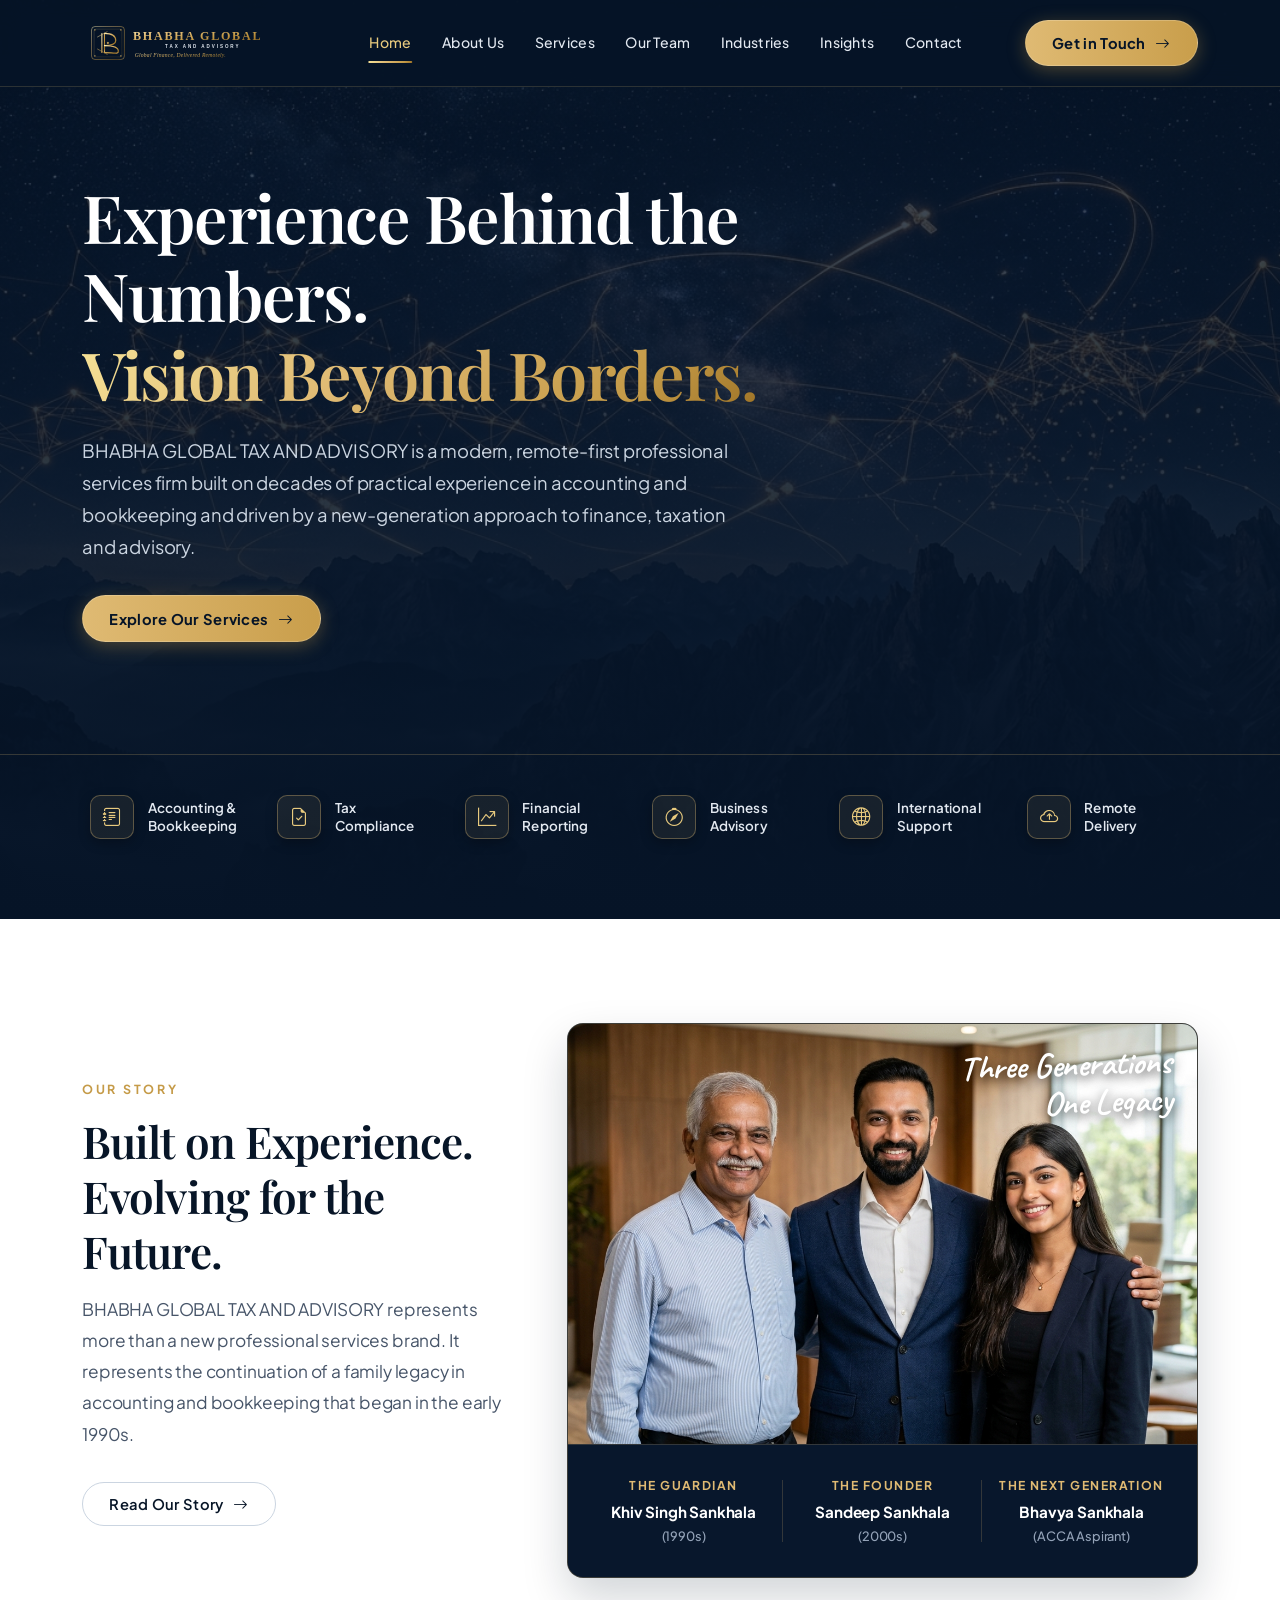
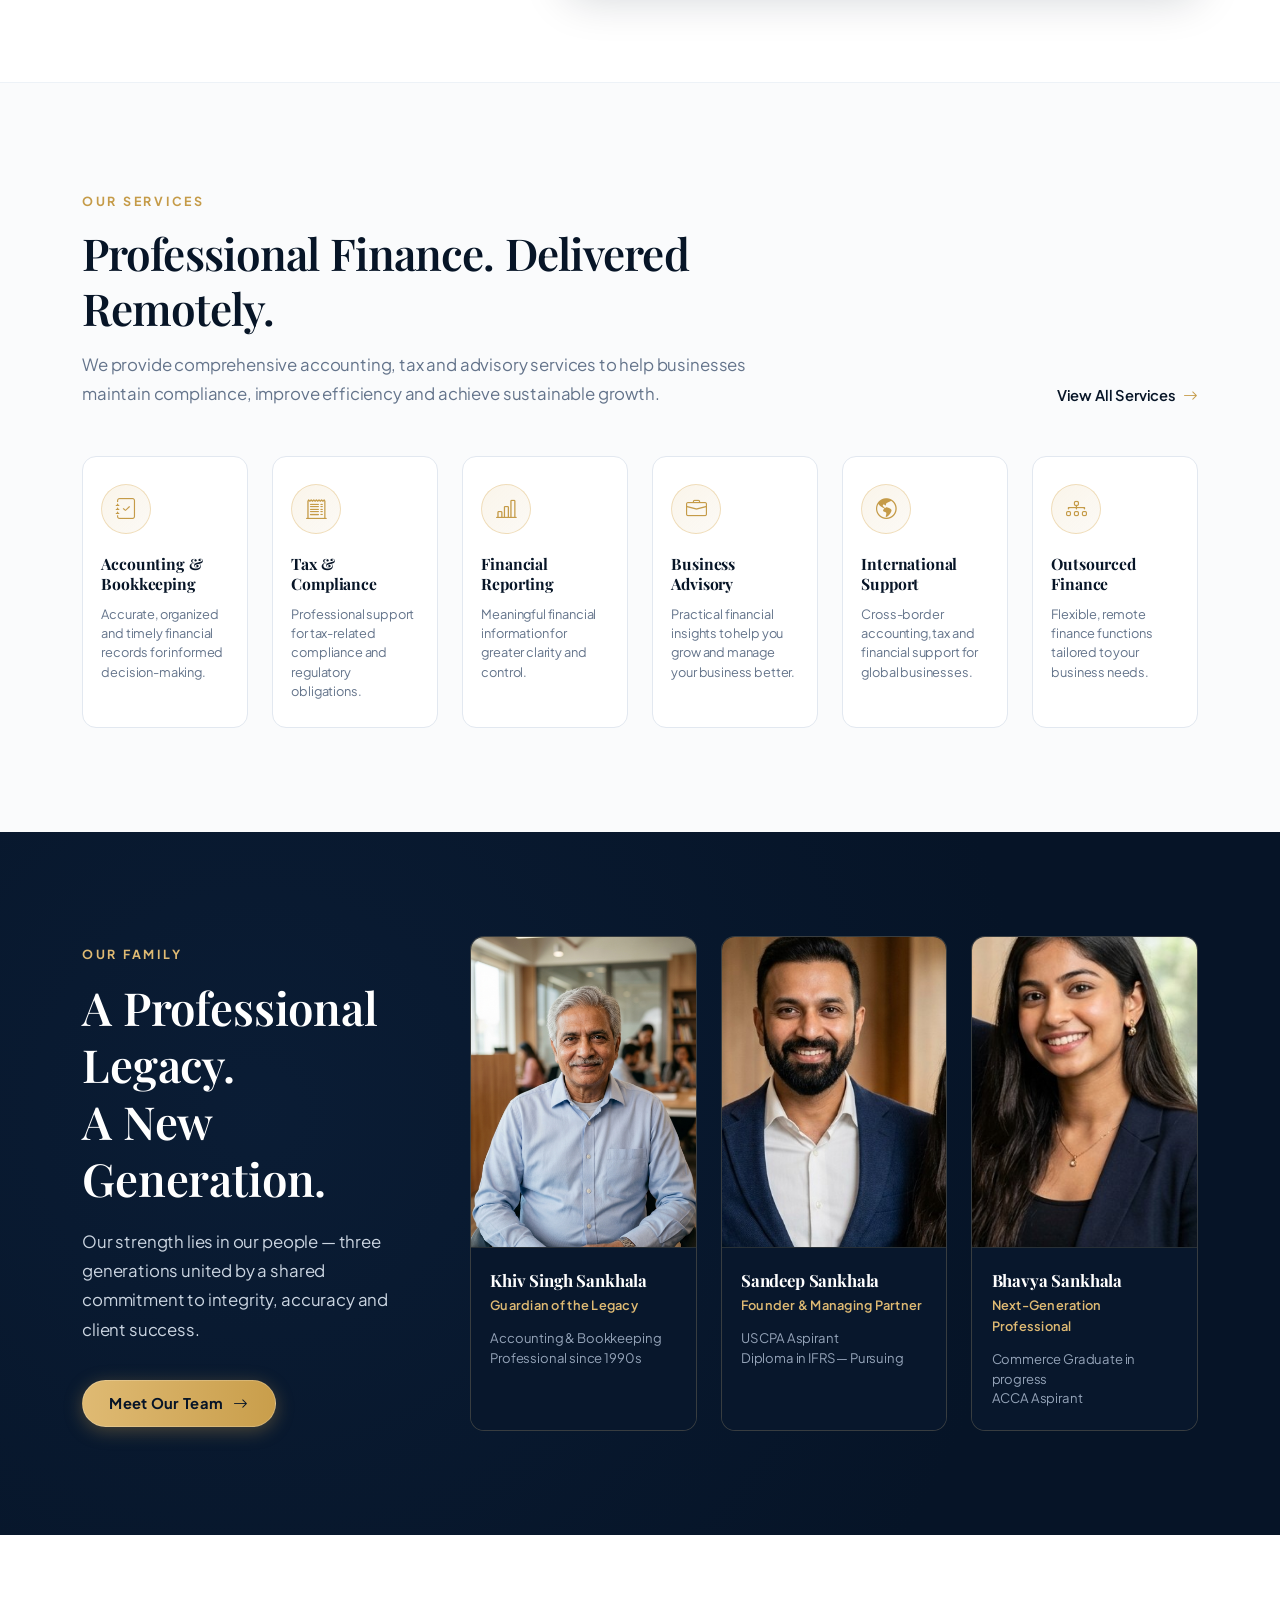
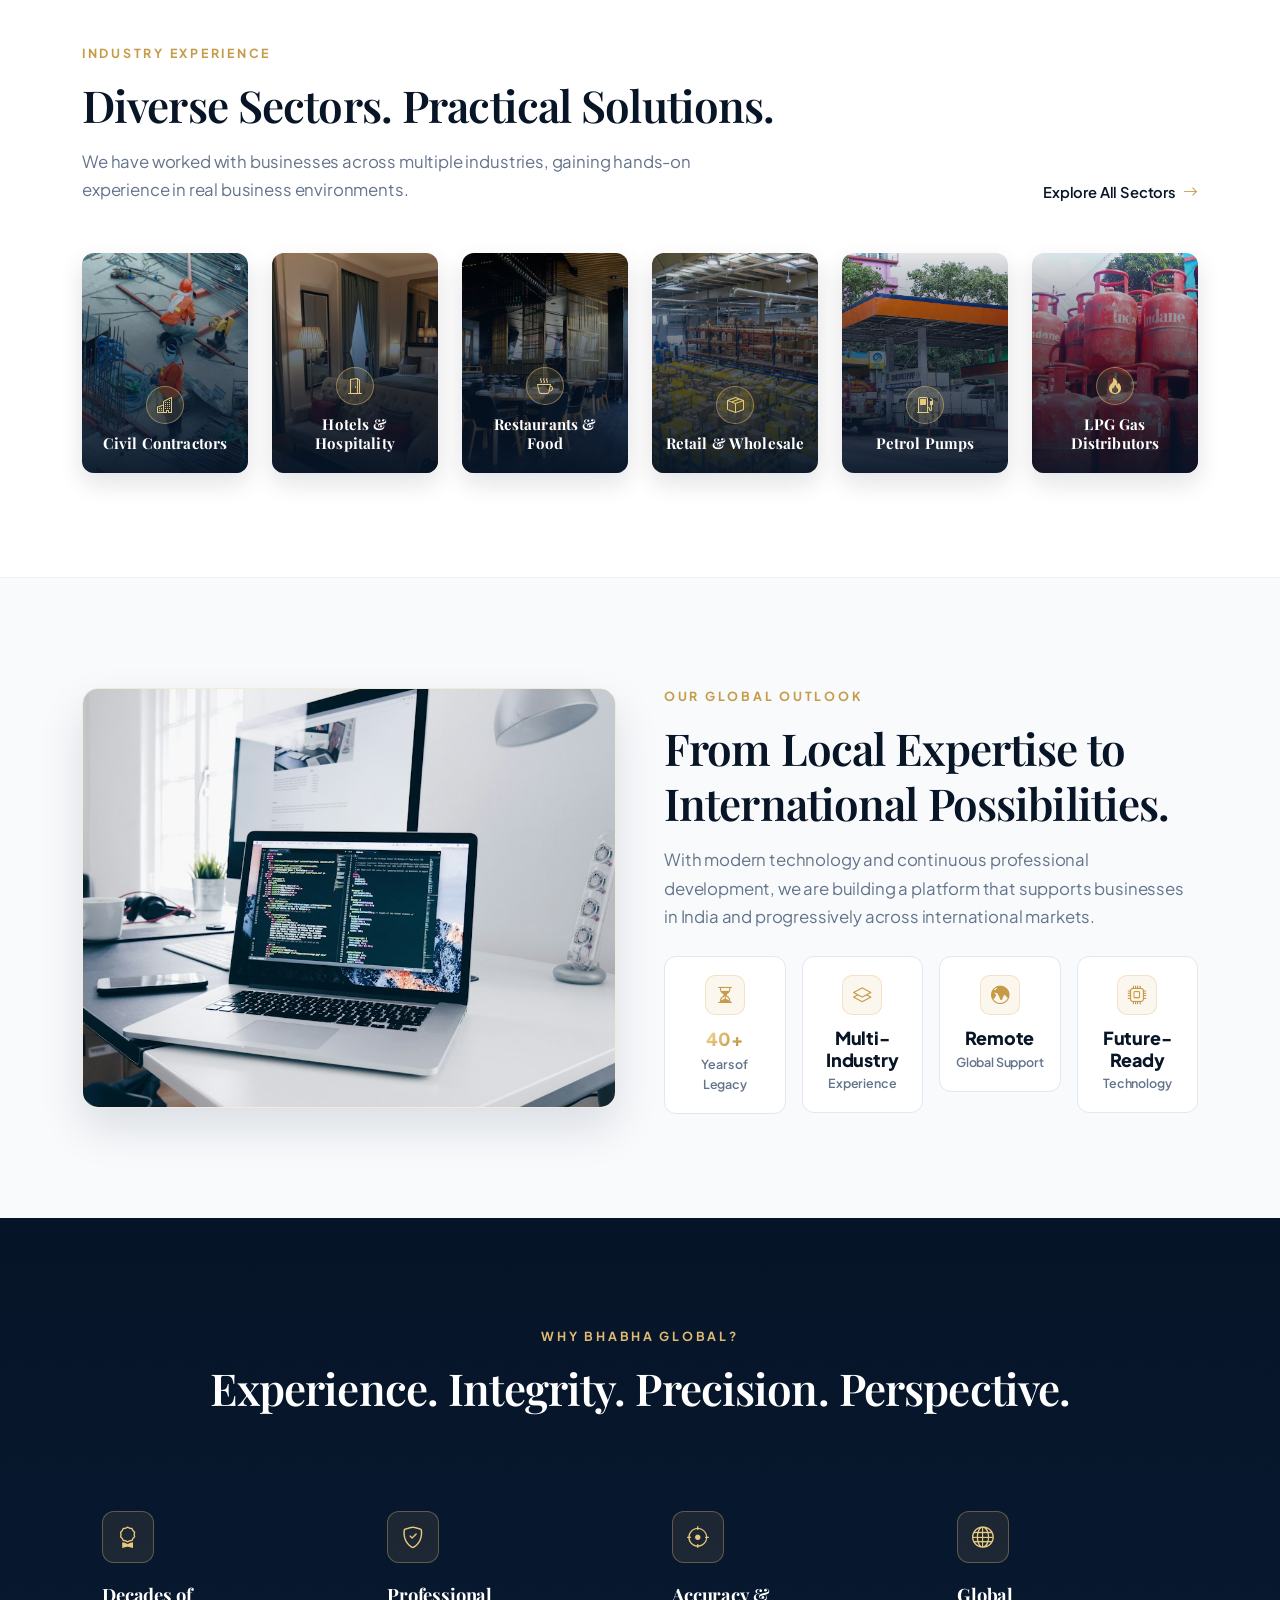
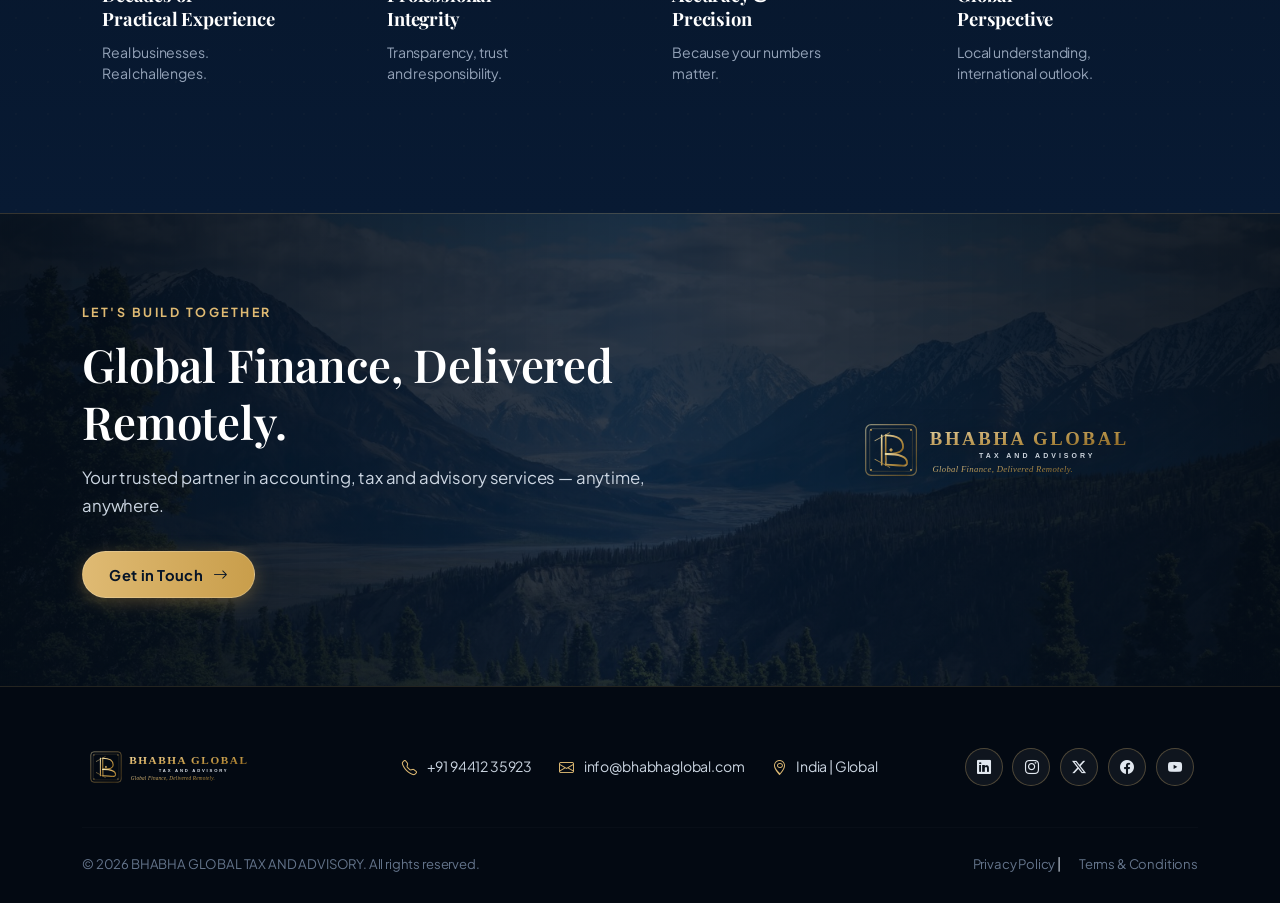
==== commit 3f2a5db5: "fix: update team member name from Shiv Singh Sankhala to Khiv Singh Sankhala" ====
--- a/index.html
+++ b/index.html
@@ -211,7 +211,7 @@
                 <!-- Pillar 1 -->
                 <div class="col-4 story-col-pillar">
                   <div class="story-pillar-role">The Guardian</div>
-                  <div class="story-pillar-name">Shiv Singh Sankhala</div>
+                  <div class="story-pillar-name">Khiv Singh Sankhala</div>
                   <div class="story-pillar-era">(1990s)</div>
                 </div>
 
@@ -365,14 +365,14 @@
         <!-- Right Column: 3 Portrait Cards -->
         <div class="col-lg-8">
           <div class="row g-4">
-            <!-- Member 1: Shiv Singh Sankhala -->
+            <!-- Member 1: Khiv Singh Sankhala -->
             <div class="col-md-4">
               <div class="team-card">
                 <div class="team-img-wrap">
-                  <img src="assets/images/team-shiv.jpg" alt="Shiv Singh Sankhala - Guardian of the Legacy" loading="lazy">
+                  <img src="assets/images/team-shiv.jpg" alt="Khiv Singh Sankhala - Guardian of the Legacy" loading="lazy">
                 </div>
                 <div class="team-info-box">
-                  <h4 class="team-name">Shiv Singh Sankhala</h4>
+                  <h4 class="team-name">Khiv Singh Sankhala</h4>
                   <div class="team-role">Guardian of the Legacy</div>
                   <p class="team-details">Accounting &amp; Bookkeeping Professional since 1990s</p>
                 </div>
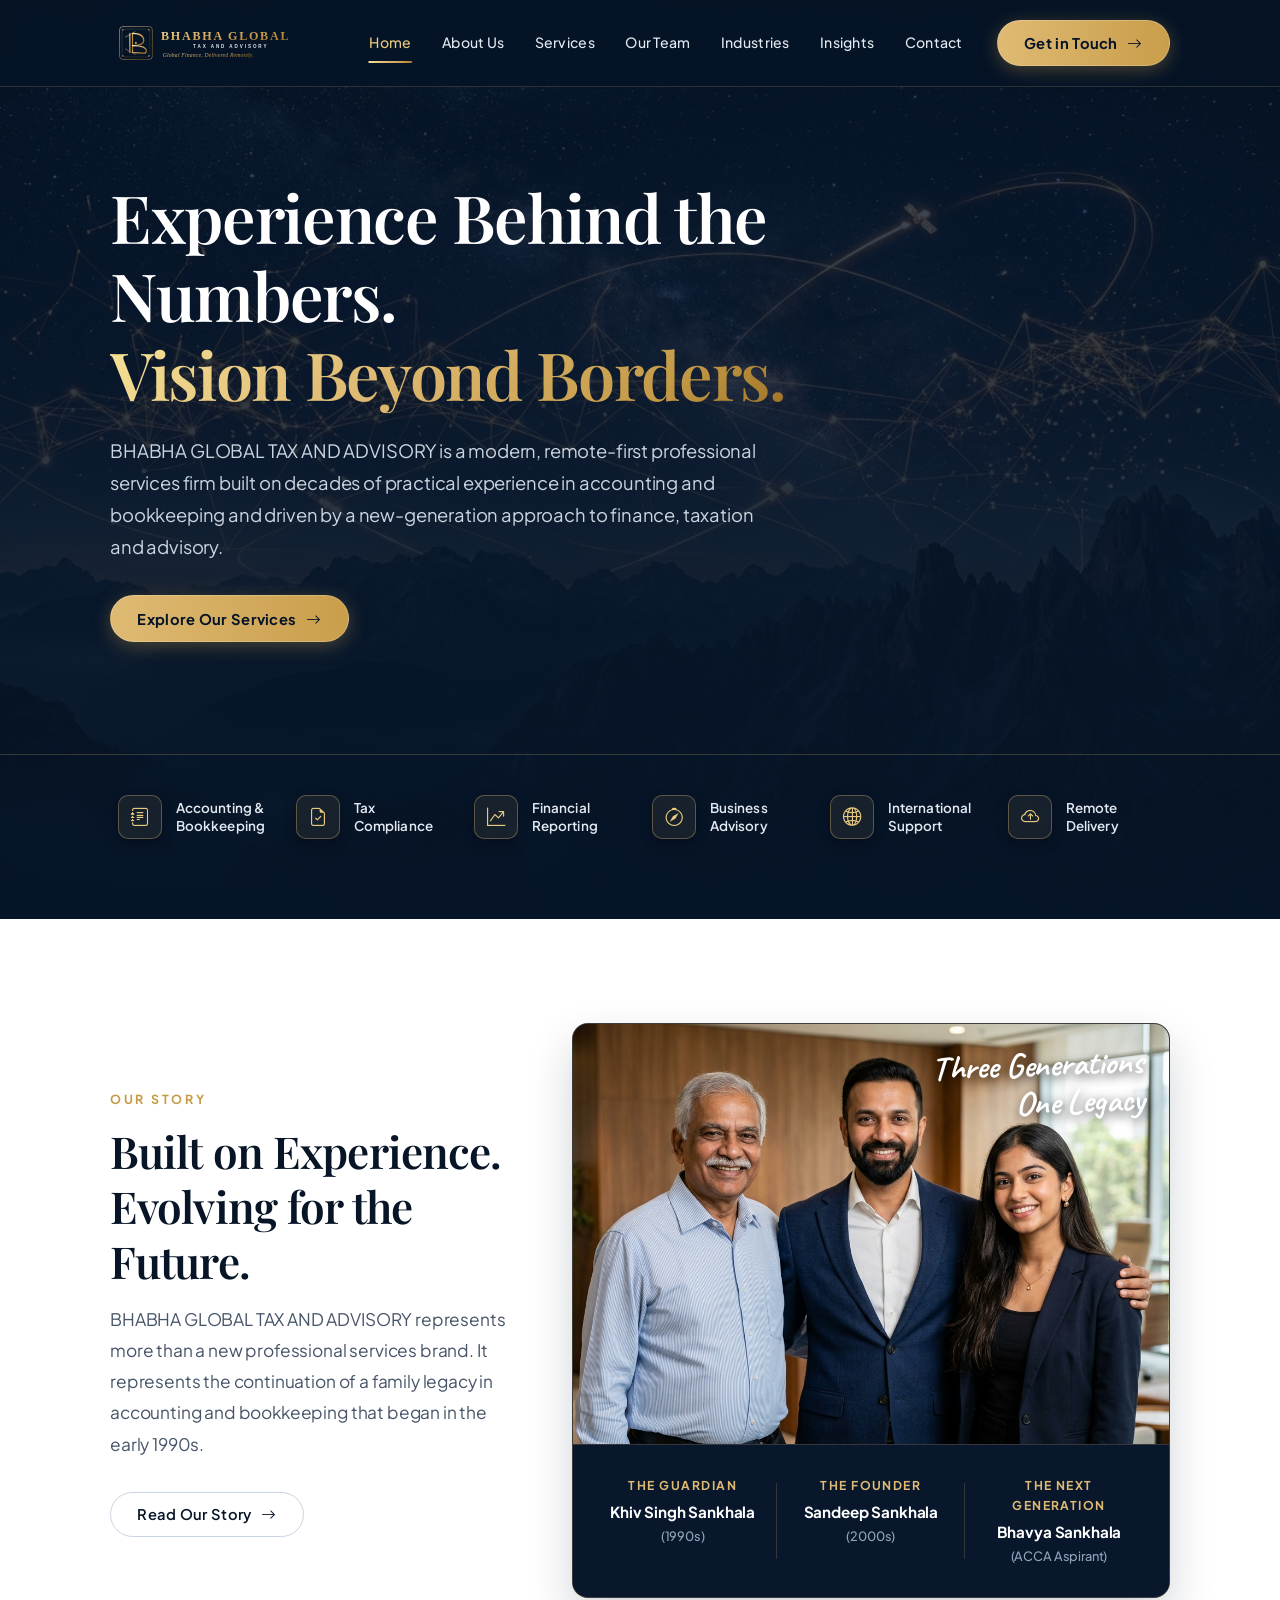
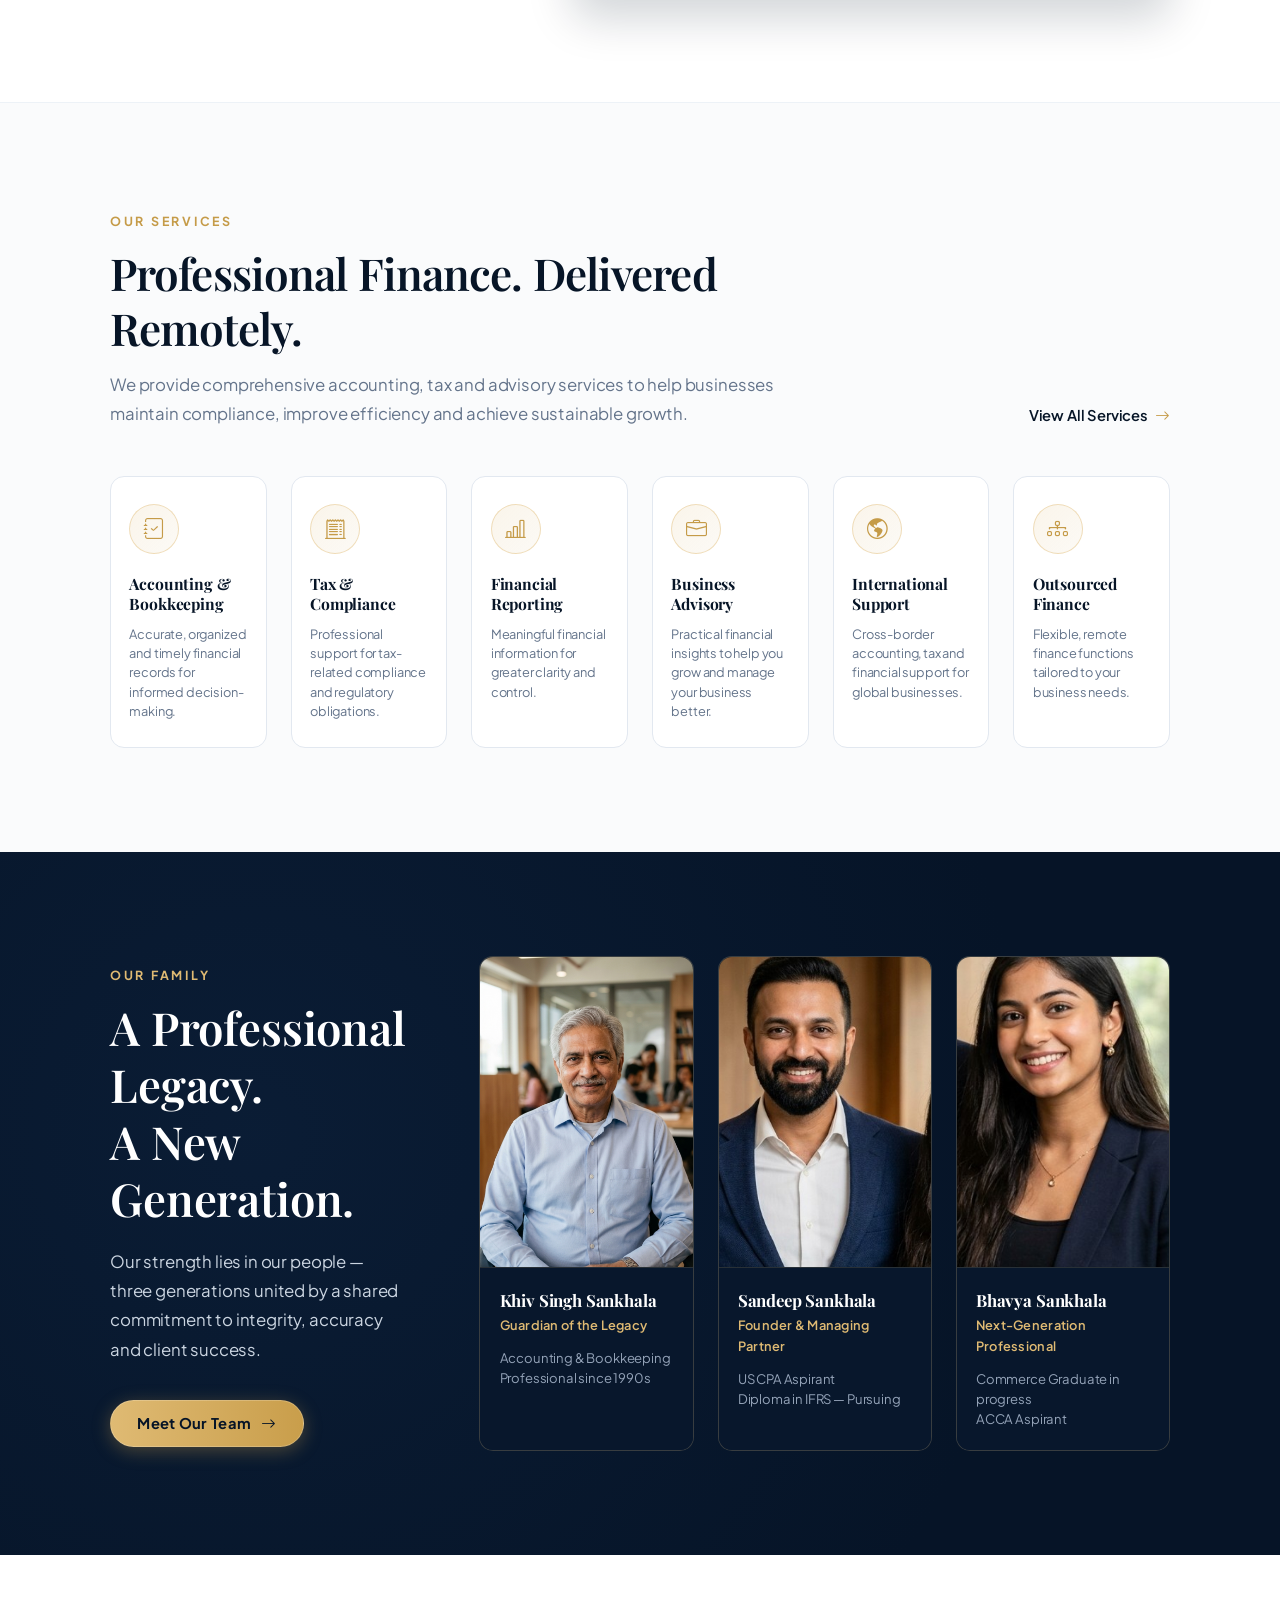
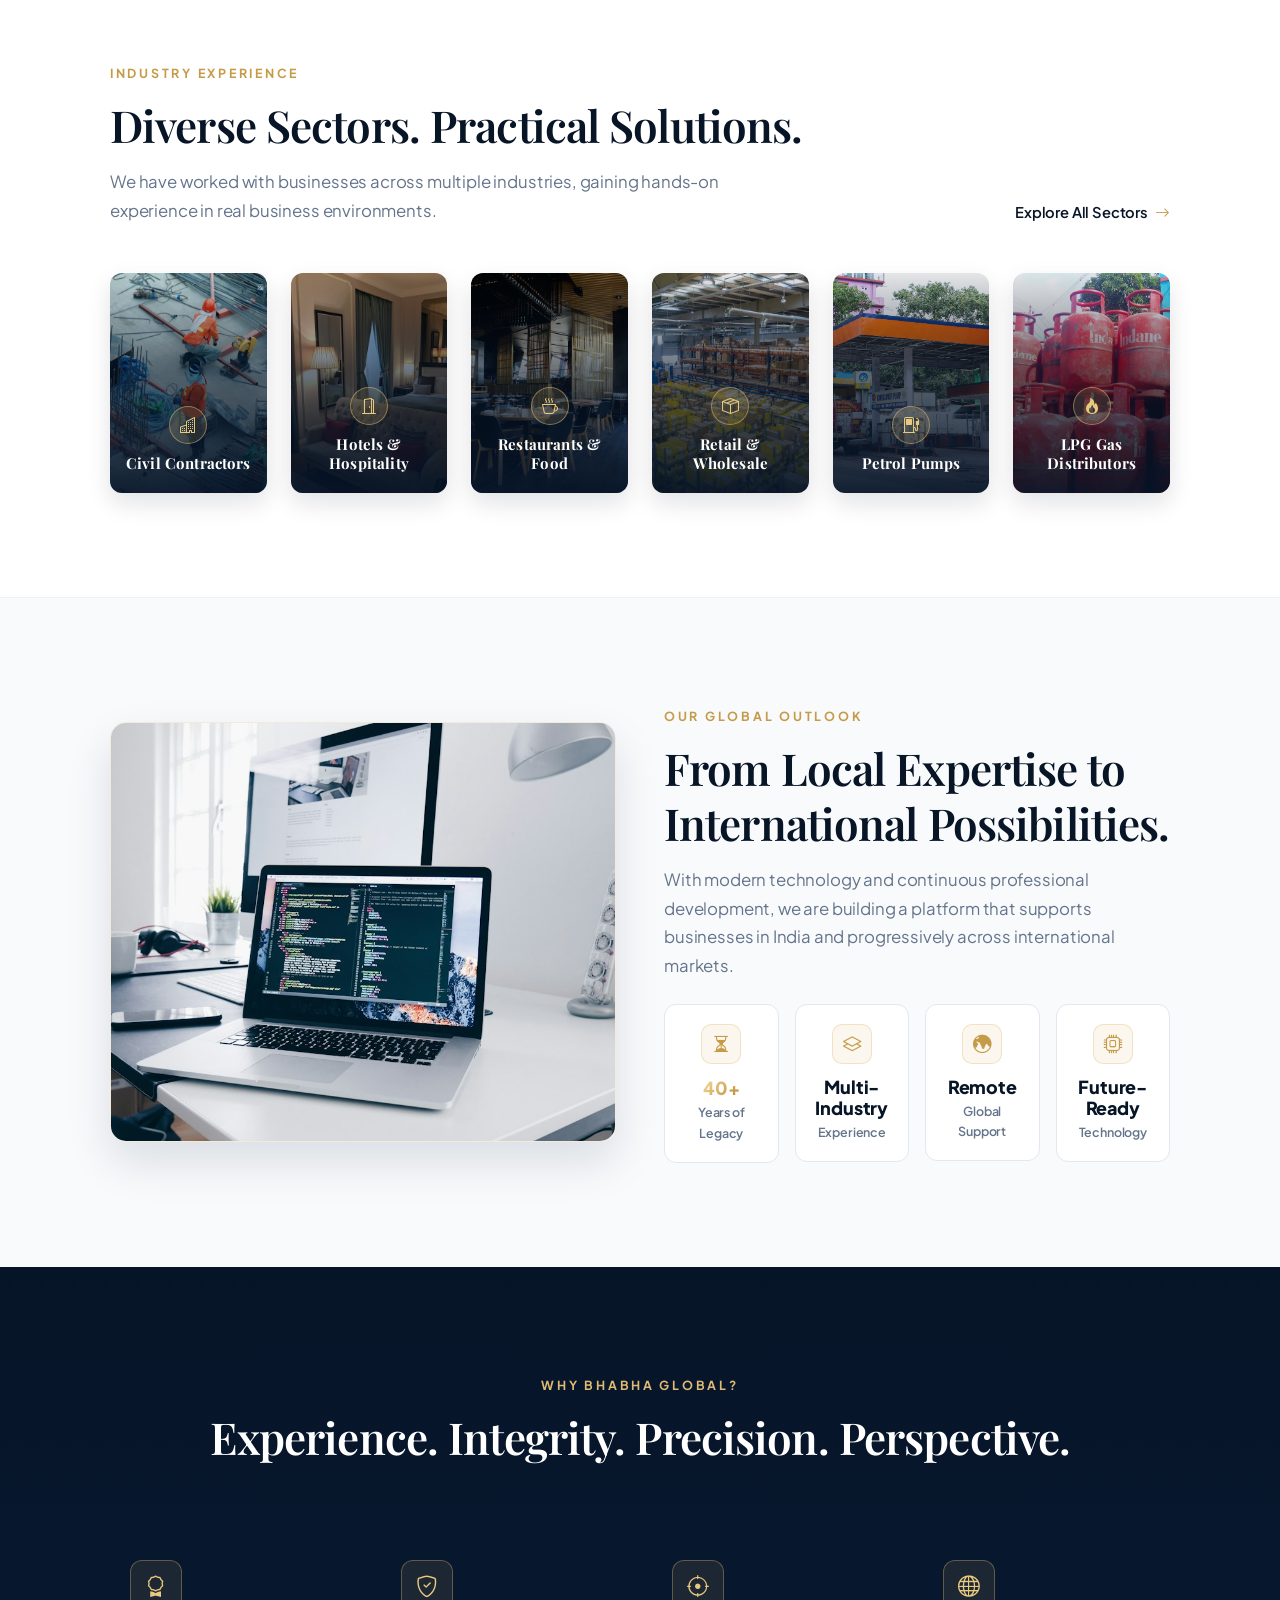
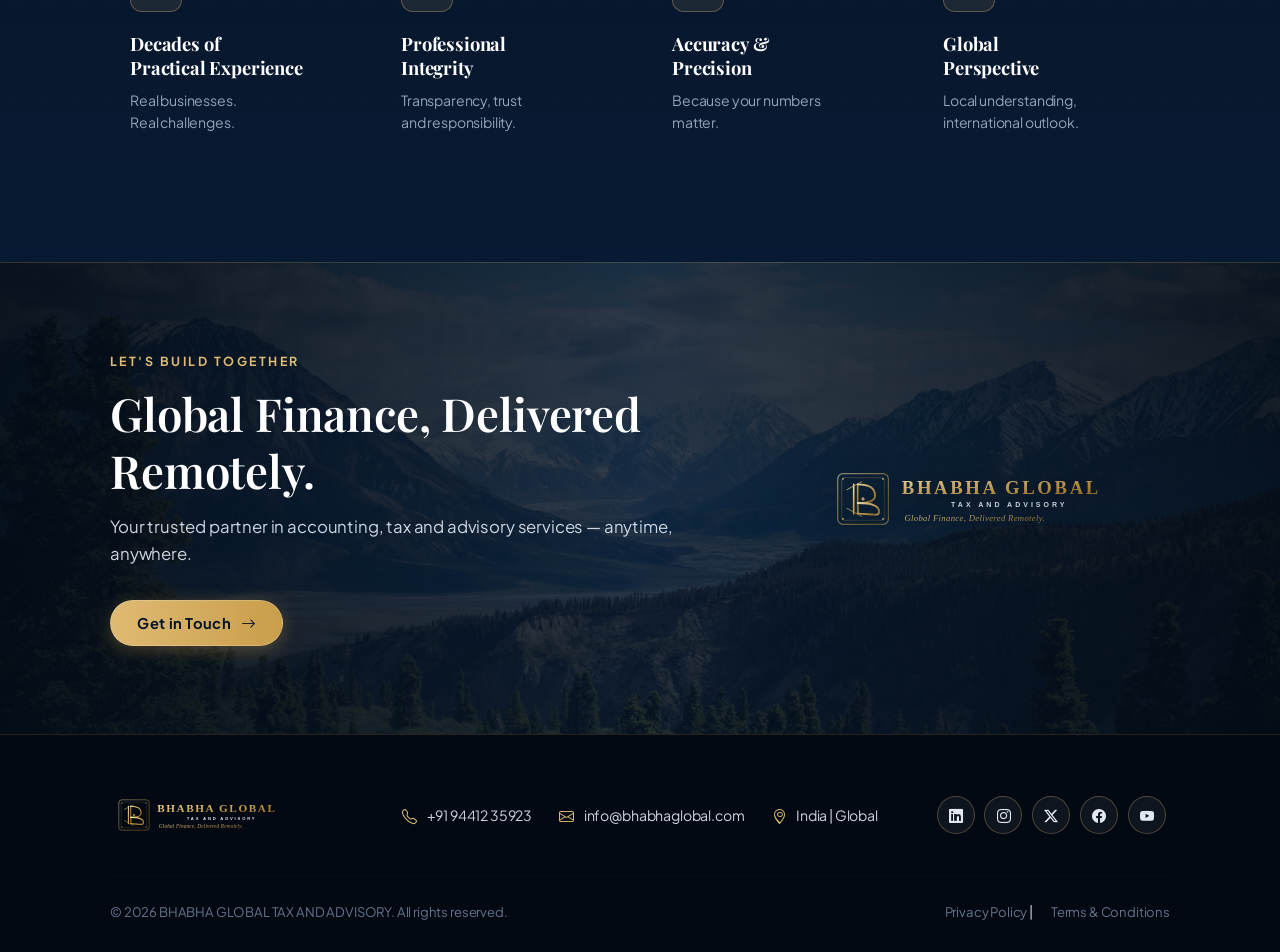
==== commit 163cdaa8: "feat: create comprehensive master stylesheet and initialize layout structure for Bhabha Global" ====
--- a/index.html
+++ b/index.html
@@ -180,7 +180,7 @@
        ========================================================================= -->
   <section id="story" class="section-story">
     <div class="container">
-      <div class="row align-items-center g-5">
+      <div class="row align-items-center g-4 g-lg-5">
         <!-- Left Content Column -->
         <div class="col-lg-5">
           <span class="section-label">OUR STORY</span>
@@ -346,7 +346,7 @@
        ========================================================================= -->
   <section id="family" class="section-family">
     <div class="container">
-      <div class="row align-items-center g-5">
+      <div class="row align-items-center g-4 g-lg-5">
         <!-- Left Column -->
         <div class="col-lg-4">
           <div class="family-left-content">
@@ -522,7 +522,7 @@
        ========================================================================= -->
   <section id="outlook" class="section-outlook">
     <div class="container">
-      <div class="row align-items-center g-5">
+      <div class="row align-items-center g-4 g-lg-5">
         <!-- Left: Workspace Photo -->
         <div class="col-lg-6">
           <div class="outlook-img-wrap">
--- a/css/style.css
+++ b/css/style.css
@@ -56,16 +56,73 @@
 html {
   scroll-behavior: smooth;
   font-size: 16px;
+  overflow-x: hidden;
+  max-width: 100%;
+  width: 100%;
 }
 
 body {
   font-family: var(--font-sans);
   color: var(--text-dark-body);
-  background-color: var(--bg-light-base);
+  background-color: var(--bg-dark-base);
   line-height: 1.65;
   letter-spacing: -0.01em;
   overflow-x: hidden;
+  max-width: 100%;
+  width: 100%;
+  position: relative;
   -webkit-font-smoothing: antialiased;
+}
+
+/* Prevent any section from spilling outside horizontal viewport */
+section, header, footer {
+  max-width: 100%;
+  overflow-x: clip;
+}
+
+/* Responsive container constraints with generous desktop side margins */
+.container {
+  width: 100%;
+  margin-right: auto;
+  margin-left: auto;
+  padding-right: 1.25rem;
+  padding-left: 1.25rem;
+}
+
+@media (min-width: 576px) {
+  .container {
+    max-width: 540px;
+  }
+}
+
+@media (min-width: 768px) {
+  .container {
+    max-width: 720px;
+  }
+}
+
+@media (min-width: 992px) {
+  .container {
+    max-width: 960px;
+    padding-right: 2rem;
+    padding-left: 2rem;
+  }
+}
+
+@media (min-width: 1200px) {
+  .container {
+    max-width: 1140px;
+    padding-right: 2.5rem;
+    padding-left: 2.5rem;
+  }
+}
+
+@media (min-width: 1400px) {
+  .container {
+    max-width: 1280px;
+    padding-right: 3rem;
+    padding-left: 3rem;
+  }
 }
 
 h1, h2, h3, h4, h5, h6 {
@@ -516,12 +573,14 @@
   background: #08172c;
   padding: 1.35rem 1rem;
   border-top: 1px solid rgba(223, 186, 115, 0.2);
+  overflow: hidden;
 }
 
 .story-col-pillar {
   text-align: center;
   padding: 0.5rem 0.75rem;
   position: relative;
+  min-width: 0;
 }
 
 .story-col-pillar:not(:last-child)::after {
@@ -1195,3 +1254,157 @@
   filter: brightness(1.1);
   color: #000000;
 }
+
+/* ==========================================================================
+   RESPONSIVE DESIGN & MOBILE OVERFLOW FIXES (max-width: 768px & 576px)
+   ========================================================================== */
+
+@media (max-width: 768px) {
+  .hero-title {
+    font-size: 2.35rem;
+    line-height: 1.2;
+  }
+
+  .section-title, .family-heading, .cta-banner-title {
+    font-size: 2rem;
+  }
+}
+
+@media (max-width: 576px) {
+  .container {
+    max-width: 100%;
+    padding-left: 1rem;
+    padding-right: 1rem;
+  }
+
+  /* Hero Section */
+  .hero-section {
+    padding-top: 110px;
+    padding-bottom: 50px;
+  }
+
+  .hero-title {
+    font-size: 2rem;
+    line-height: 1.22;
+    margin-bottom: 1rem;
+    word-break: break-word;
+  }
+
+  .hero-desc {
+    font-size: 0.95rem;
+    margin-bottom: 1.5rem;
+  }
+
+  .hero-features-bar {
+    margin-top: 2.5rem;
+    padding-top: 1.25rem;
+  }
+
+  .hero-feature-item {
+    gap: 0.5rem;
+    padding: 0.5rem 0.25rem;
+    min-width: 0;
+  }
+
+  .hero-feature-icon {
+    width: 36px;
+    height: 36px;
+    font-size: 1rem;
+  }
+
+  .hero-feature-label {
+    font-size: 0.75rem;
+    line-height: 1.3;
+    word-break: break-word;
+  }
+
+  /* Our Story Section & 3-Pillar Banner */
+  .section-story, .section-services, .section-family, .section-industries, .section-outlook, .section-why {
+    padding: 4.5rem 0;
+  }
+
+  .story-footer-bar {
+    padding: 0.85rem 0.4rem;
+  }
+
+  .story-col-pillar {
+    padding: 0.35rem 0.2rem;
+    min-width: 0;
+  }
+
+  .story-pillar-role {
+    font-size: 0.64rem;
+    letter-spacing: 0.04em;
+    word-break: break-word;
+  }
+
+  .story-pillar-name {
+    font-size: 0.82rem;
+    word-break: break-word;
+  }
+
+  .story-pillar-era {
+    font-size: 0.72rem;
+  }
+
+  /* Services Grid Cards */
+  .service-card {
+    padding: 1.25rem 0.75rem;
+  }
+
+  .service-title {
+    font-size: 0.88rem;
+    word-break: break-word;
+  }
+
+  .service-desc {
+    font-size: 0.76rem;
+  }
+
+  /* Industries Cards */
+  .industry-card {
+    height: 180px;
+  }
+
+  .industry-overlay {
+    padding: 0.85rem 0.4rem;
+  }
+
+  .industry-title {
+    font-size: 0.82rem;
+    word-break: break-word;
+  }
+
+  /* Global Outlook Stat Boxes */
+  .stat-box {
+    padding: 0.85rem 0.35rem;
+  }
+
+  .stat-val {
+    font-size: 0.95rem;
+    word-break: break-word;
+  }
+
+  .stat-desc {
+    font-size: 0.72rem;
+  }
+
+  /* Section Titles */
+  .section-title, .family-heading, .cta-banner-title {
+    font-size: 1.75rem;
+    line-height: 1.25;
+    word-break: break-word;
+  }
+
+  /* Pre-Footer CTA */
+  .section-cta-banner {
+    padding: 4rem 0;
+  }
+
+  /* Footer */
+  .footer-contact-item {
+    margin: 0.3rem 0.4rem;
+    font-size: 0.82rem;
+    word-break: break-all;
+  }
+}
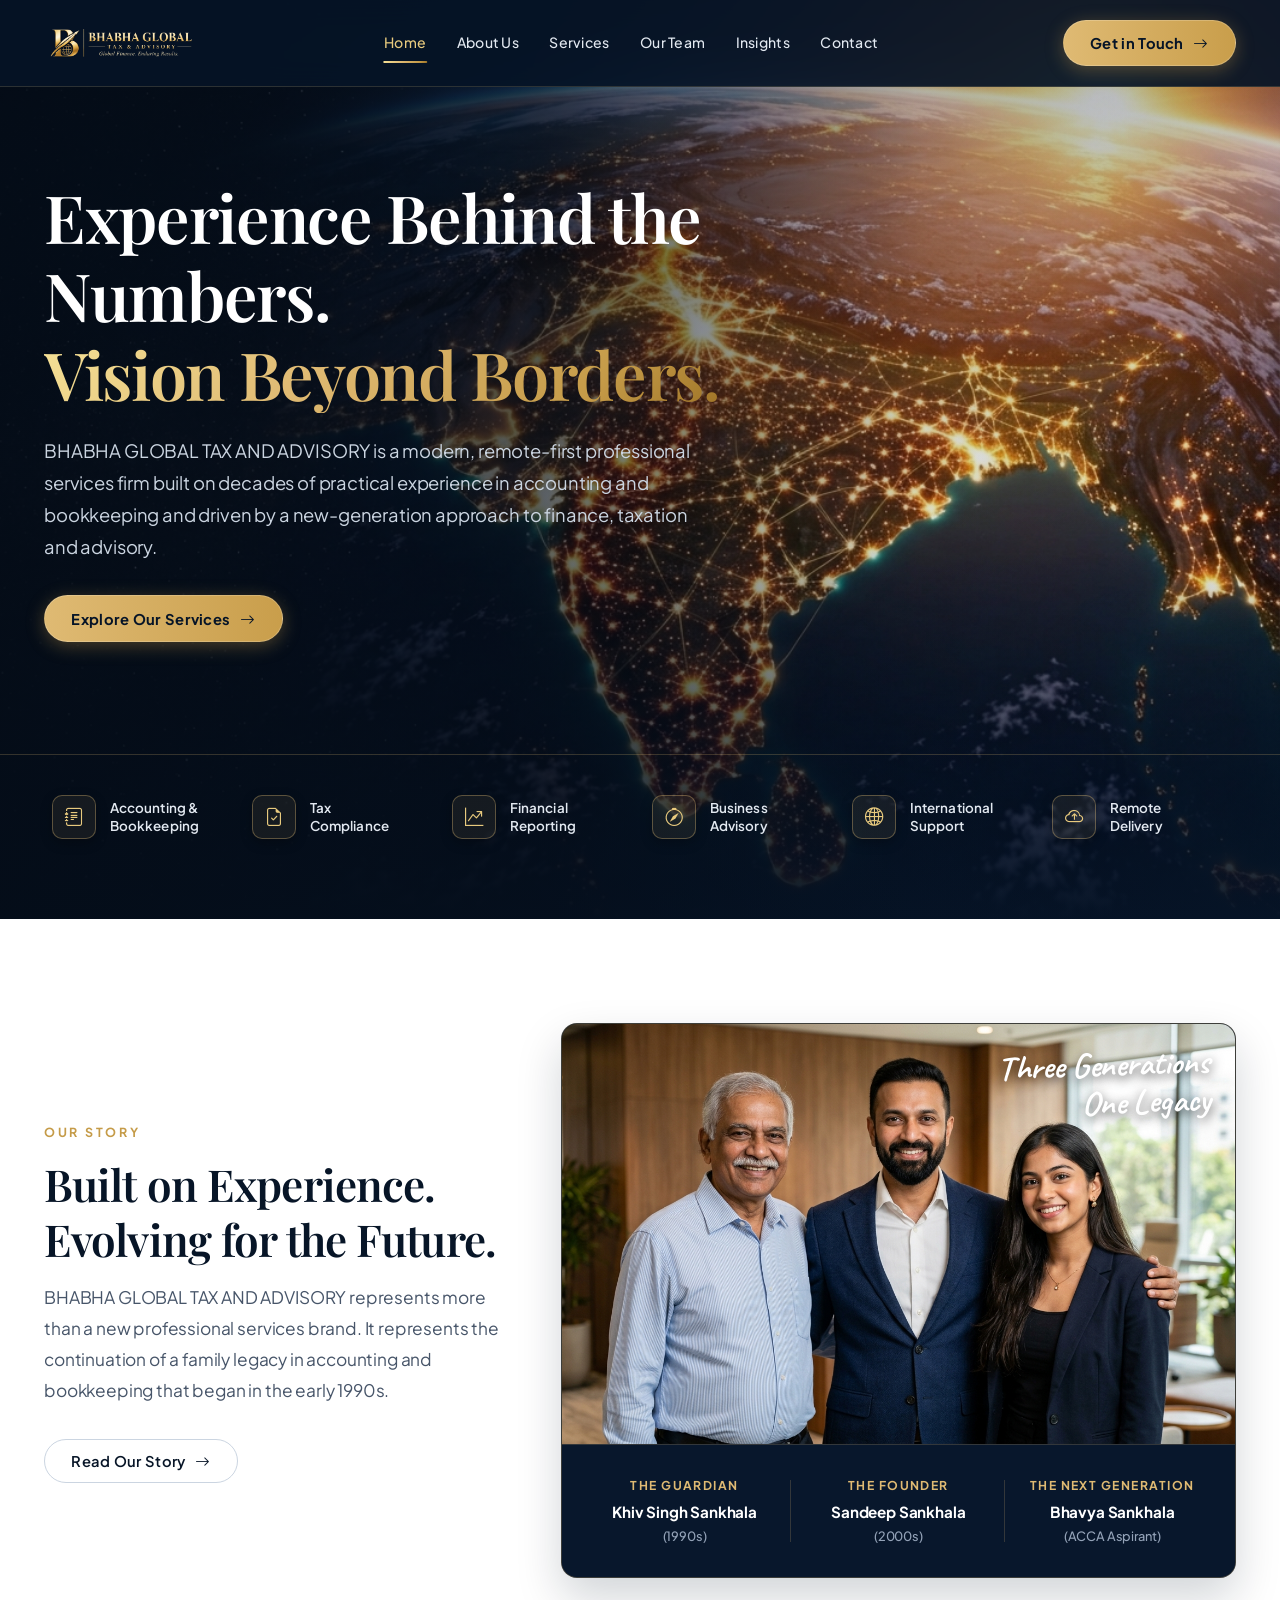
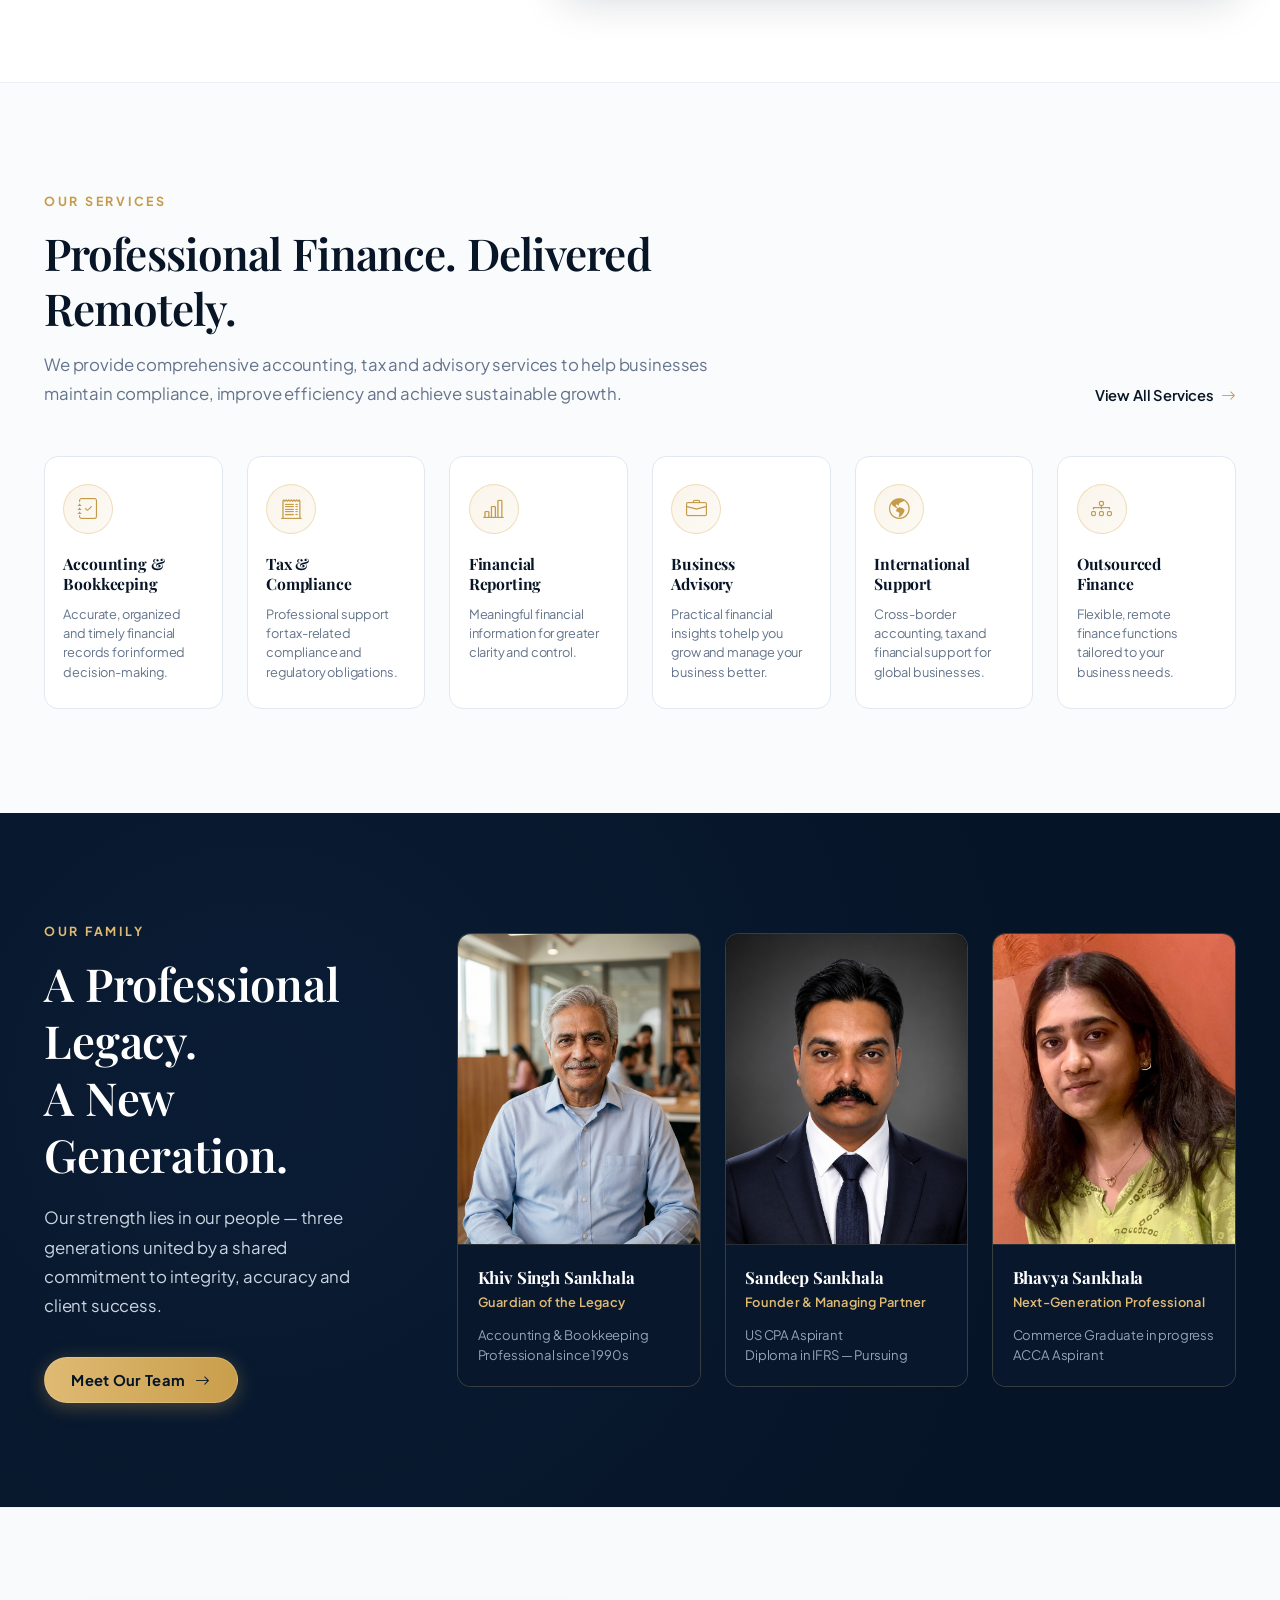
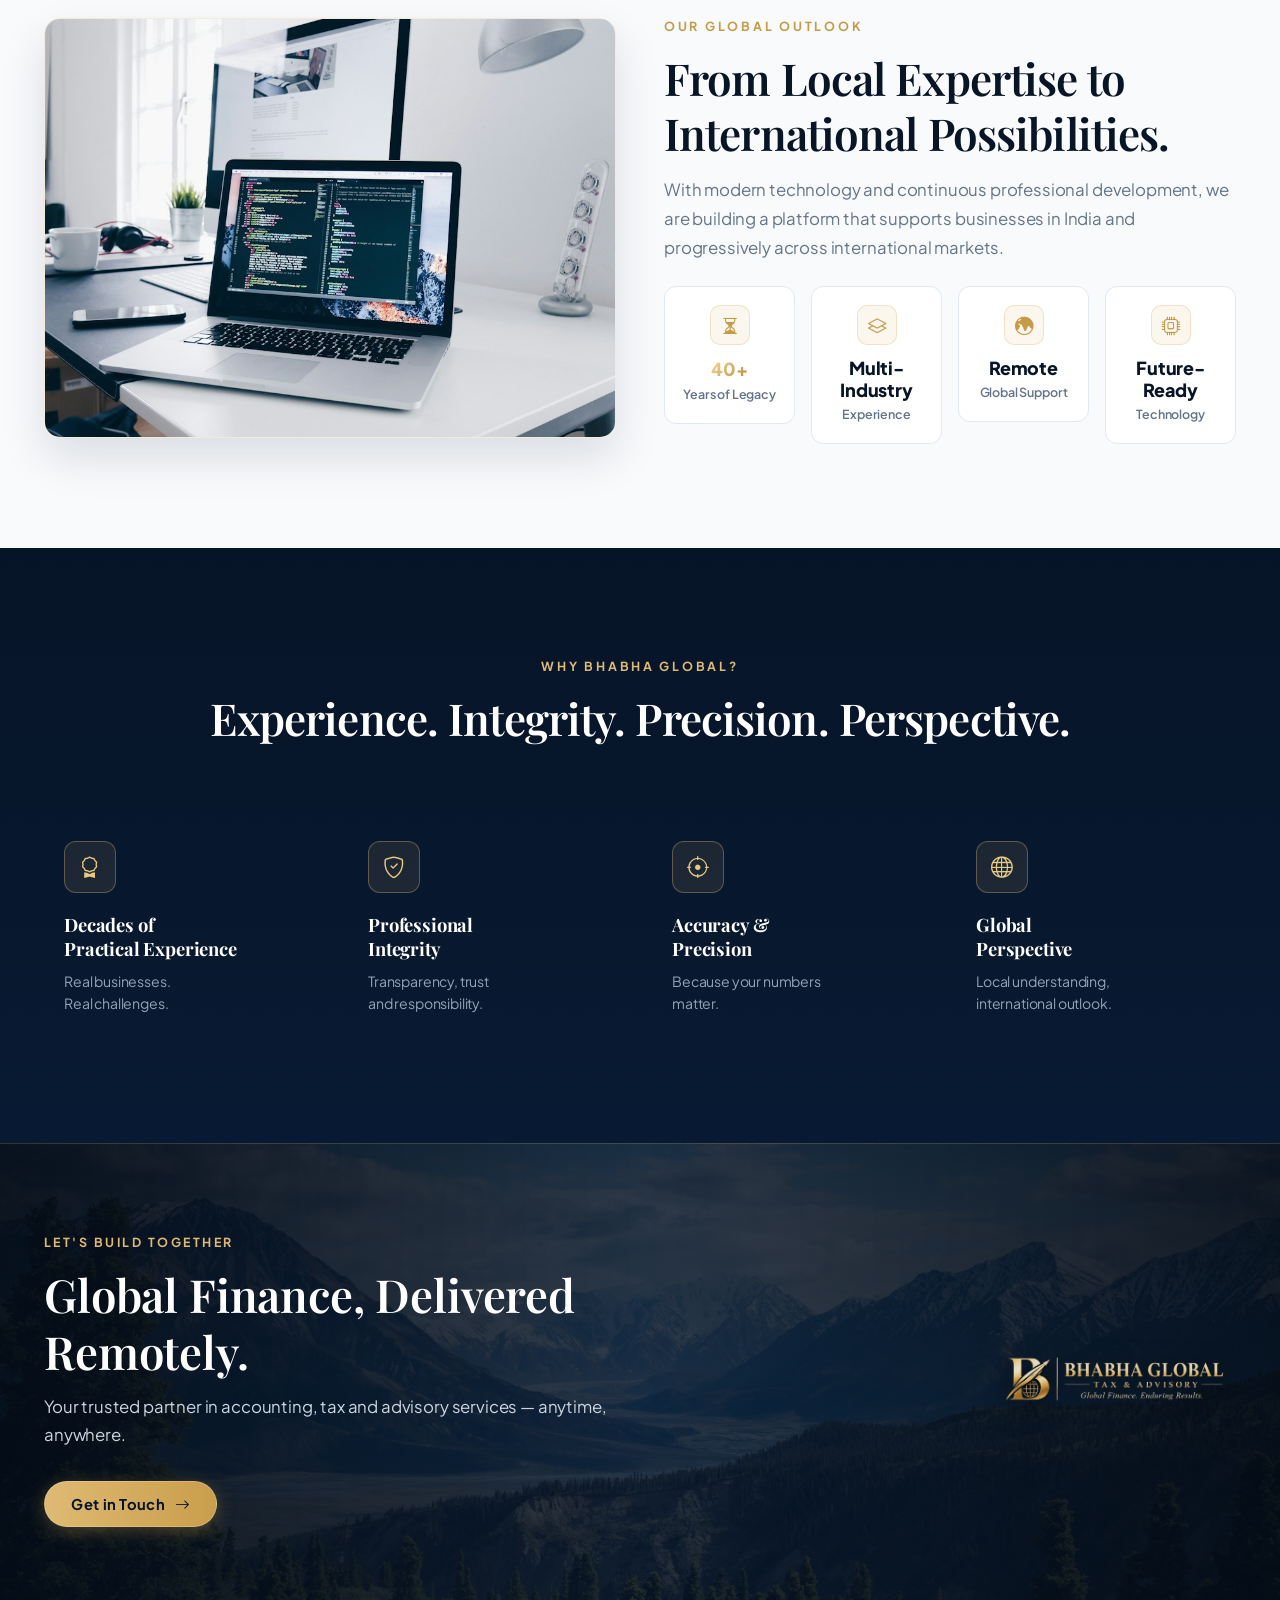
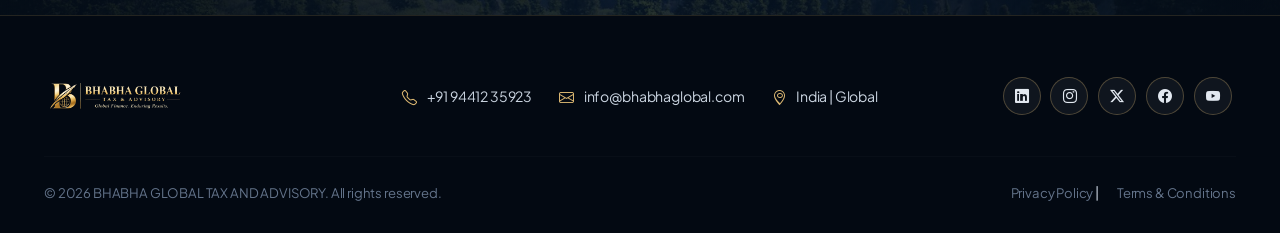
==== commit eb2e89d0: "feat: add brand assets and styles while removing the industry experience section from index.html" ====
--- a/index.html
+++ b/index.html
@@ -8,7 +8,7 @@
   <meta name="keywords" content="Bhabha Global, Tax and Advisory, Accounting, Bookkeeping, Financial Reporting, Remote Finance, Business Advisory">
 
   <!-- Favicon -->
-  <link rel="icon" type="image/svg+xml" href="assets/images/logo-mark.svg">
+  <link rel="icon" type="image/png" href="assets/images/logo-mark.png">
 
   <!-- Google Fonts -->
   <link rel="preconnect" href="https://fonts.googleapis.com">
@@ -34,7 +34,7 @@
       <div class="container">
         <!-- Logo -->
         <a class="navbar-brand d-flex align-items-center" href="#hero" aria-label="Bhabha Global Home">
-          <img src="assets/images/logo.svg" alt="Bhabha Global Tax and Advisory" class="navbar-brand-logo">
+          <img src="assets/images/logo-transparent.png" alt="Bhabha Global Tax and Advisory" class="navbar-brand-logo">
         </a>
 
         <!-- Mobile Toggler -->
@@ -58,9 +58,6 @@
               <a class="nav-link nav-link-custom" href="#family">Our Team</a>
             </li>
             <li class="nav-item">
-              <a class="nav-link nav-link-custom" href="#industries">Industries</a>
-            </li>
-            <li class="nav-item">
               <a class="nav-link nav-link-custom" href="#why-us">Insights</a>
             </li>
             <li class="nav-item">
@@ -413,111 +410,6 @@
   </section>
 
   <!-- =========================================================================
-       SECTION 5: INDUSTRY EXPERIENCE
-       ========================================================================= -->
-  <section id="industries" class="section-industries">
-    <div class="container">
-      <!-- Section Header -->
-      <div class="row align-items-end justify-content-between mb-5">
-        <div class="col-lg-8">
-          <span class="section-label">INDUSTRY EXPERIENCE</span>
-          <h2 class="section-title">Diverse Sectors. Practical Solutions.</h2>
-          <p class="section-desc mb-0">
-            We have worked with businesses across multiple industries, gaining hands-on experience in real business environments.
-          </p>
-        </div>
-        <div class="col-lg-4 text-lg-end mt-4 mt-lg-0">
-          <a href="#industries" class="link-arrow">
-            <span>Explore All Sectors</span>
-            <i class="bi bi-arrow-right"></i>
-          </a>
-        </div>
-      </div>
-
-      <!-- 6 Industry Cards Grid -->
-      <div class="row row-cols-2 row-cols-md-3 row-cols-lg-6 g-3 g-lg-4">
-        <!-- 1. Civil Contractors -->
-        <div class="col">
-          <div class="industry-card">
-            <img src="assets/images/industry-construction.jpg" alt="Civil Contractors" class="industry-card-img" loading="lazy">
-            <div class="industry-overlay">
-              <div class="industry-icon-pill">
-                <i class="bi bi-buildings"></i>
-              </div>
-              <h4 class="industry-title">Civil Contractors</h4>
-            </div>
-          </div>
-        </div>
-
-        <!-- 2. Hotels & Hospitality -->
-        <div class="col">
-          <div class="industry-card">
-            <img src="assets/images/industry-hotel.jpg" alt="Hotels & Hospitality" class="industry-card-img" loading="lazy">
-            <div class="industry-overlay">
-              <div class="industry-icon-pill">
-                <i class="bi bi-door-open"></i>
-              </div>
-              <h4 class="industry-title">Hotels &amp; Hospitality</h4>
-            </div>
-          </div>
-        </div>
-
-        <!-- 3. Restaurants & Food -->
-        <div class="col">
-          <div class="industry-card">
-            <img src="assets/images/industry-restaurant.jpg" alt="Restaurants & Food" class="industry-card-img" loading="lazy">
-            <div class="industry-overlay">
-              <div class="industry-icon-pill">
-                <i class="bi bi-cup-hot"></i>
-              </div>
-              <h4 class="industry-title">Restaurants &amp; Food</h4>
-            </div>
-          </div>
-        </div>
-
-        <!-- 4. Retail & Wholesale -->
-        <div class="col">
-          <div class="industry-card">
-            <img src="assets/images/industry-warehouse.jpg" alt="Retail & Wholesale" class="industry-card-img" loading="lazy">
-            <div class="industry-overlay">
-              <div class="industry-icon-pill">
-                <i class="bi bi-box-seam"></i>
-              </div>
-              <h4 class="industry-title">Retail &amp; Wholesale</h4>
-            </div>
-          </div>
-        </div>
-
-        <!-- 5. Petrol Pumps -->
-        <div class="col">
-          <div class="industry-card">
-            <img src="assets/images/industry-petrol.jpg" alt="Petrol Pumps" class="industry-card-img" loading="lazy">
-            <div class="industry-overlay">
-              <div class="industry-icon-pill">
-                <i class="bi bi-fuel-pump"></i>
-              </div>
-              <h4 class="industry-title">Petrol Pumps</h4>
-            </div>
-          </div>
-        </div>
-
-        <!-- 6. LPG Gas Distributors -->
-        <div class="col">
-          <div class="industry-card">
-            <img src="assets/images/industry-lpg.jpg" alt="LPG Gas Distributors" class="industry-card-img" loading="lazy">
-            <div class="industry-overlay">
-              <div class="industry-icon-pill">
-                <i class="bi bi-fire"></i>
-              </div>
-              <h4 class="industry-title">LPG Gas Distributors</h4>
-            </div>
-          </div>
-        </div>
-      </div>
-    </div>
-  </section>
-
-  <!-- =========================================================================
        SECTION 6: OUR GLOBAL OUTLOOK
        ========================================================================= -->
   <section id="outlook" class="section-outlook">
@@ -670,7 +562,7 @@
         <!-- Right Side: Luxury Brand Crest Badge -->
         <div class="col-lg-5 text-lg-end">
           <div class="cta-brand-badge">
-            <img src="assets/images/logo.svg" alt="Bhabha Global Tax and Advisory" style="max-height: 80px;" class="ms-lg-auto">
+            <img src="assets/images/logo-transparent.png" alt="Bhabha Global Tax and Advisory" style="max-height: 80px;" class="ms-lg-auto">
           </div>
         </div>
       </div>
@@ -686,7 +578,7 @@
         <!-- Col 1: Logo -->
         <div class="col-lg-3 text-center text-lg-start">
           <a href="#hero" aria-label="Bhabha Global Home">
-            <img src="assets/images/logo.svg" alt="Bhabha Global Tax and Advisory" style="height: 48px;">
+            <img src="assets/images/logo-transparent.png" alt="Bhabha Global Tax and Advisory" style="height: 48px;">
           </a>
         </div>
 
--- a/css/style.css
+++ b/css/style.css
@@ -80,7 +80,7 @@
   overflow-x: clip;
 }
 
-/* Responsive container constraints with generous desktop side margins */
+/* Responsive container constraints with balanced, elegant desktop side margins */
 .container {
   width: 100%;
   margin-right: auto;
@@ -104,24 +104,32 @@
 @media (min-width: 992px) {
   .container {
     max-width: 960px;
+    padding-right: 1.5rem;
+    padding-left: 1.5rem;
+  }
+}
+
+@media (min-width: 1200px) {
+  .container {
+    max-width: 1240px;
+    padding-right: 1.5rem;
+    padding-left: 1.5rem;
+  }
+}
+
+@media (min-width: 1400px) {
+  .container {
+    max-width: 1440px;
+    padding-right: 1.75rem;
+    padding-left: 1.75rem;
+  }
+}
+
+@media (min-width: 1600px) {
+  .container {
+    max-width: 1620px;
     padding-right: 2rem;
     padding-left: 2rem;
-  }
-}
-
-@media (min-width: 1200px) {
-  .container {
-    max-width: 1140px;
-    padding-right: 2.5rem;
-    padding-left: 2.5rem;
-  }
-}
-
-@media (min-width: 1400px) {
-  .container {
-    max-width: 1280px;
-    padding-right: 3rem;
-    padding-left: 3rem;
   }
 }
 
@@ -383,9 +391,9 @@
   padding-top: 130px;
   padding-bottom: 70px;
   background-color: var(--bg-dark-base);
-  background-image: linear-gradient(180deg, rgba(6, 20, 39, 0.72) 0%, rgba(6, 20, 39, 0.88) 65%, #061427 100%), url('../assets/images/hero-bg.jpg');
+  background-image: linear-gradient(90deg, rgba(4, 12, 23, 0.88) 0%, rgba(4, 12, 23, 0.65) 42%, rgba(4, 12, 23, 0.12) 72%, rgba(4, 12, 23, 0.05) 100%), linear-gradient(180deg, rgba(4, 12, 23, 0.25) 0%, transparent 60%, #061427 100%), url('../assets/images/hero-bg.jpg');
   background-size: cover;
-  background-position: center top;
+  background-position: right center;
   background-repeat: no-repeat;
   color: #ffffff;
   display: flex;
@@ -1281,6 +1289,7 @@
   .hero-section {
     padding-top: 110px;
     padding-bottom: 50px;
+    background-position: 75% center;
   }
 
   .hero-title {
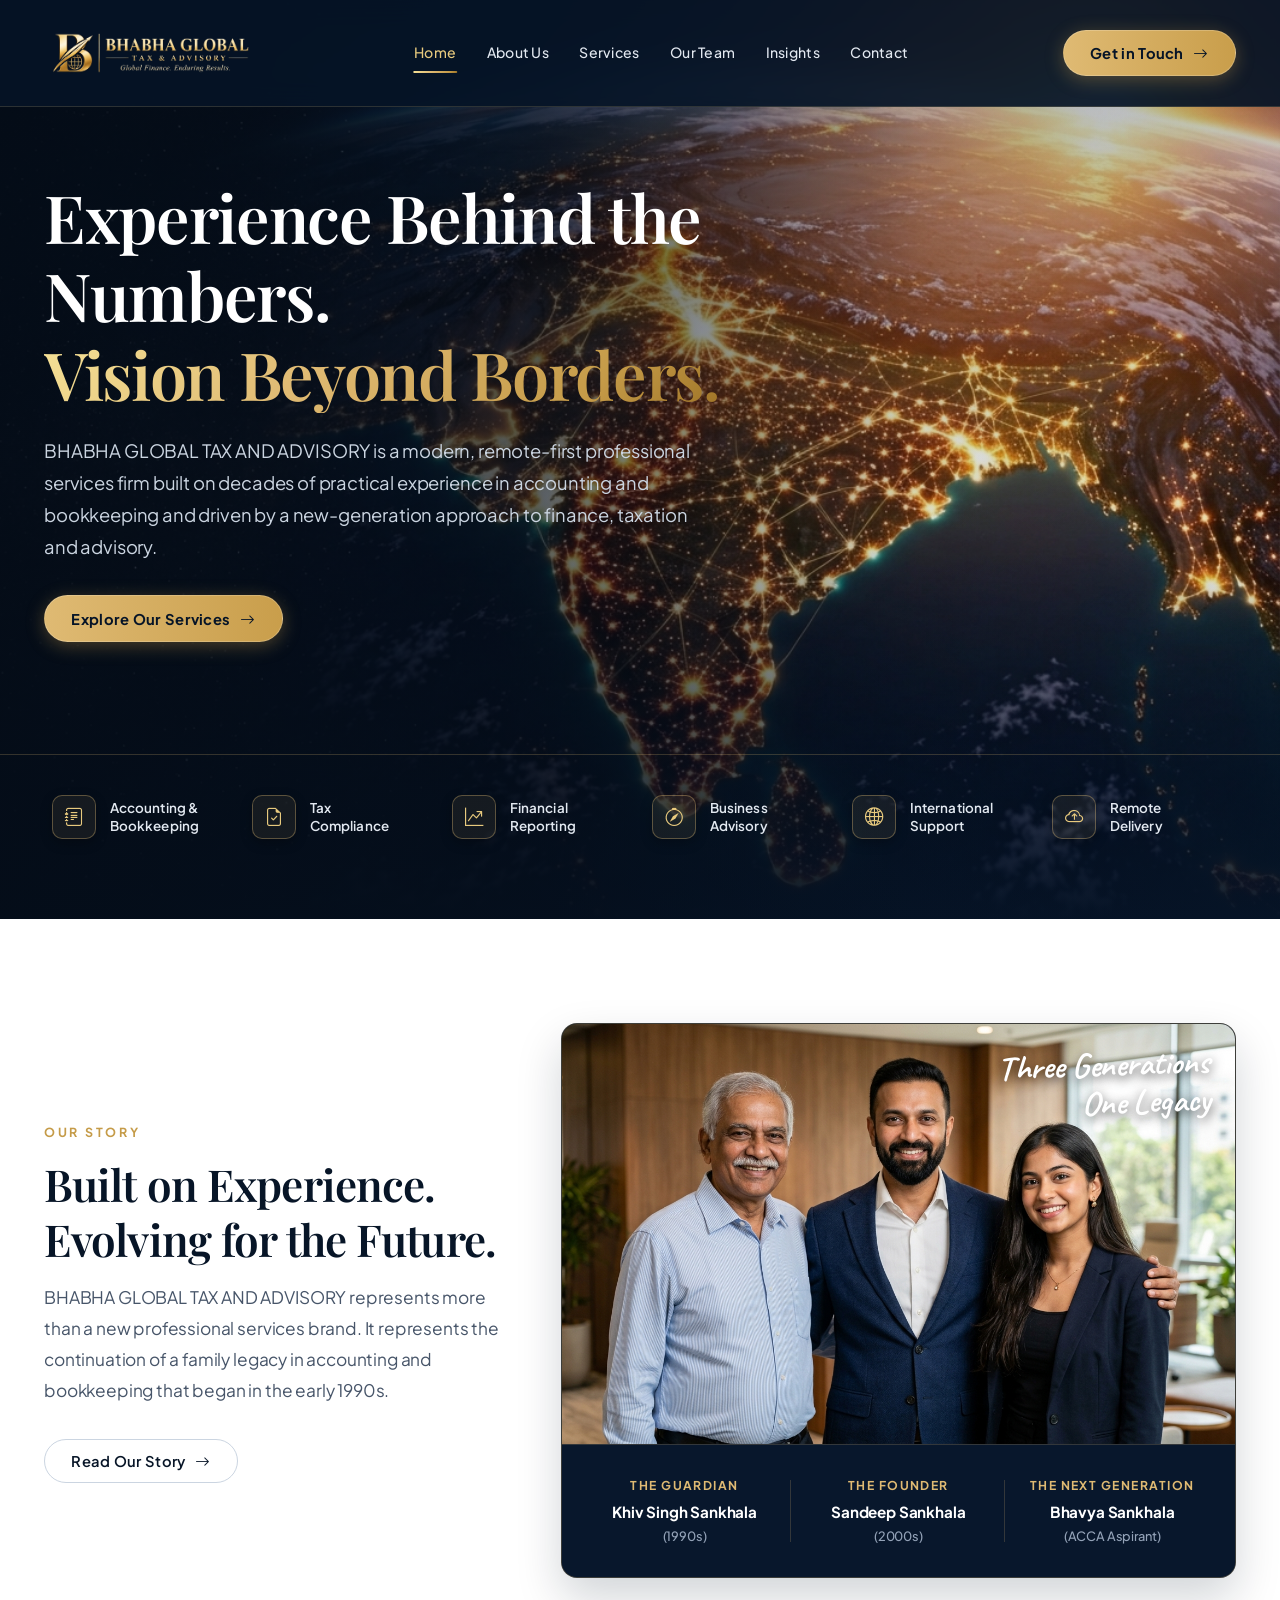
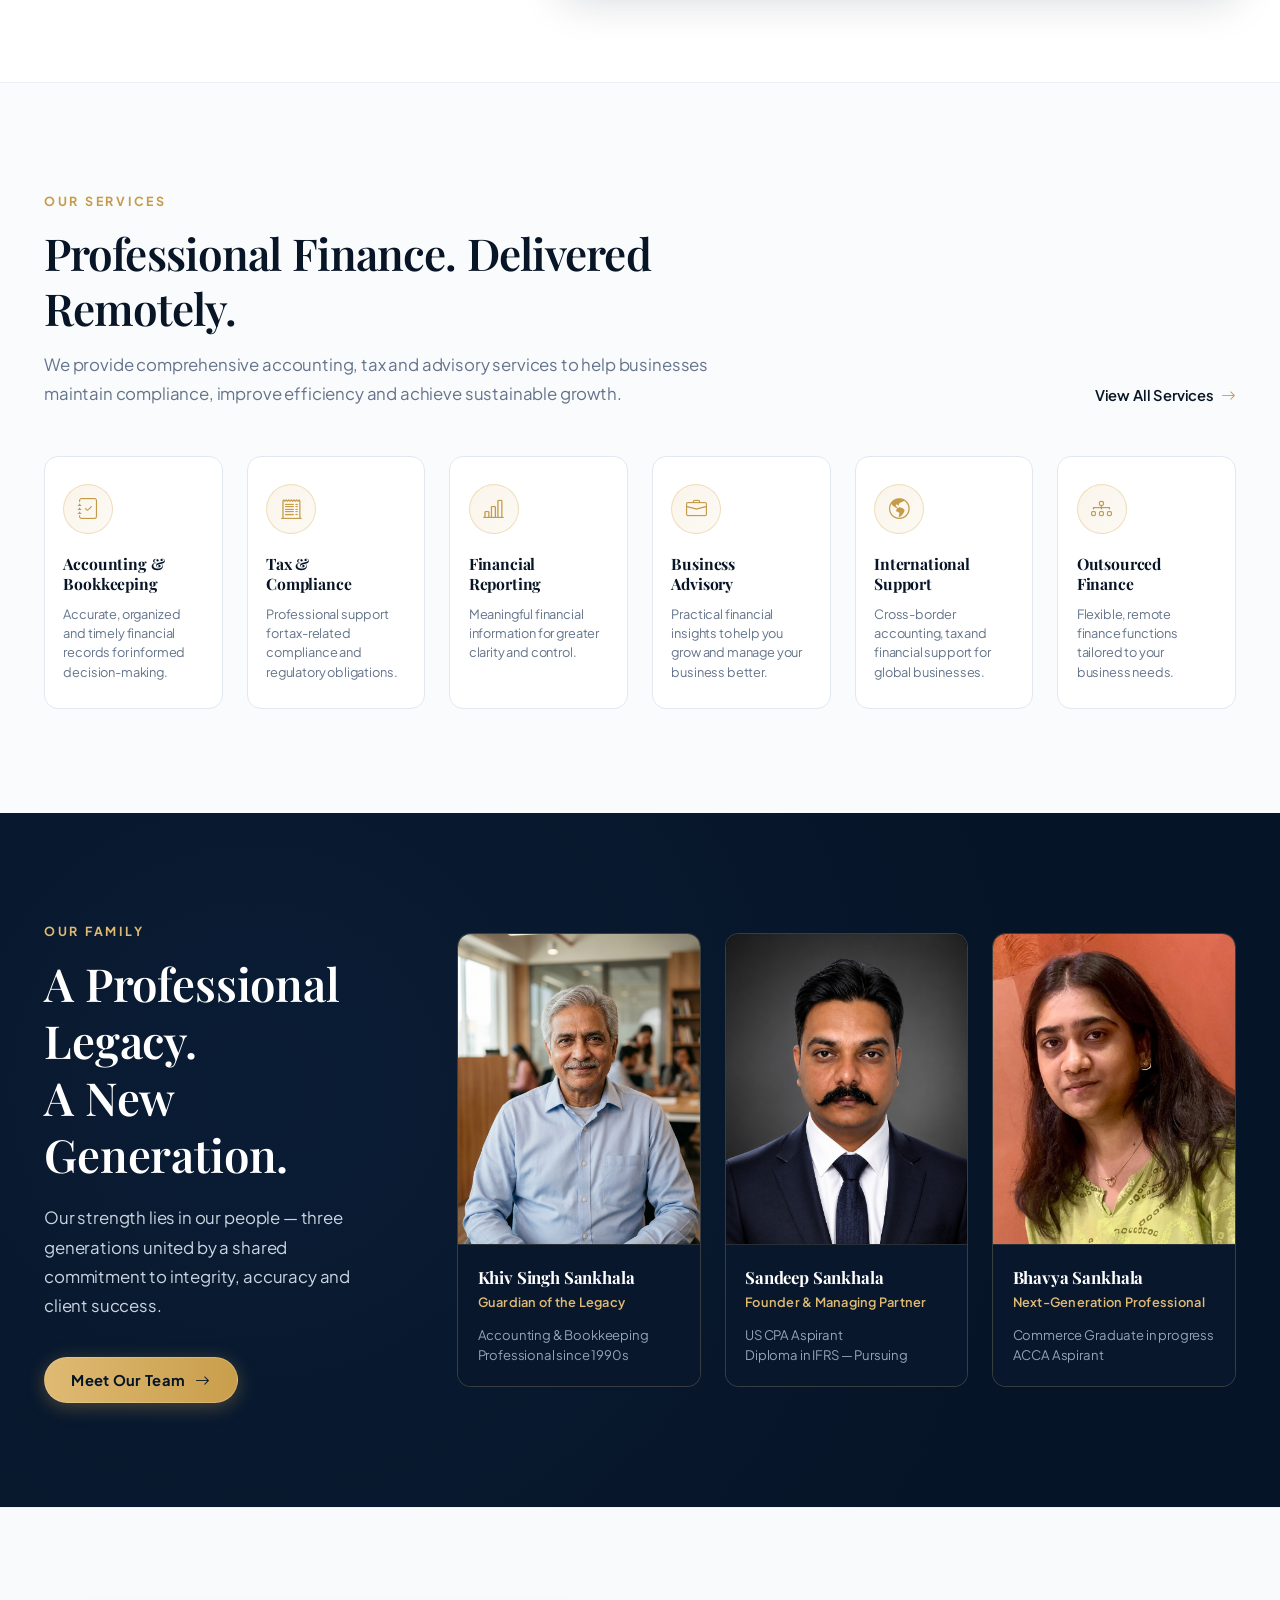
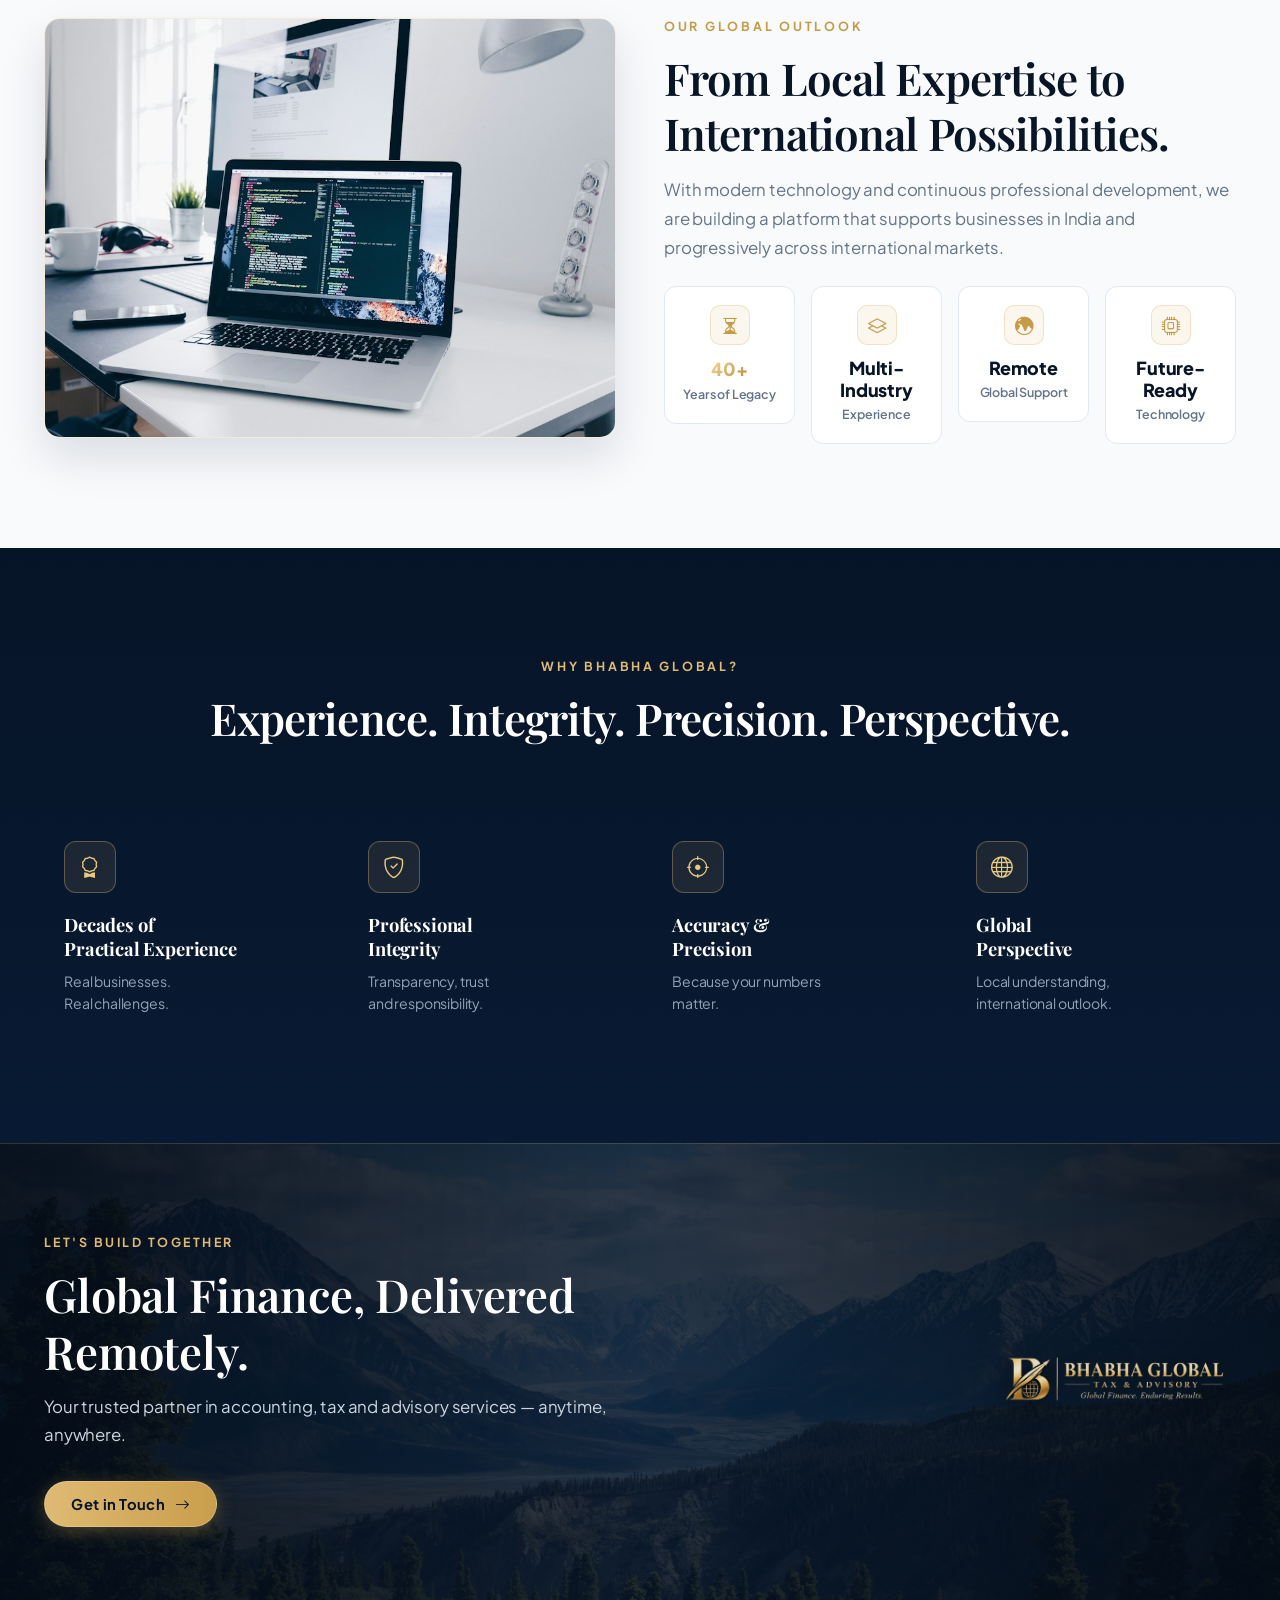
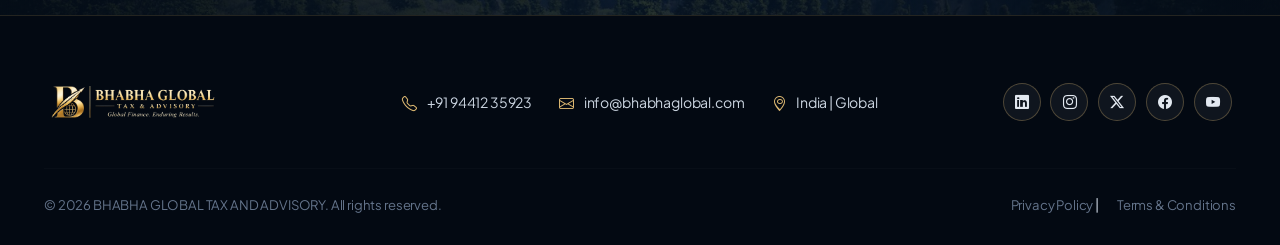
==== commit 5a3a5fc3: "feat: add master stylesheet and initial styling for Bhabha Global Tax and Advisory website" ====
--- a/index.html
+++ b/index.html
@@ -578,7 +578,7 @@
         <!-- Col 1: Logo -->
         <div class="col-lg-3 text-center text-lg-start">
           <a href="#hero" aria-label="Bhabha Global Home">
-            <img src="assets/images/logo-transparent.png" alt="Bhabha Global Tax and Advisory" style="height: 48px;">
+            <img src="assets/images/logo-transparent.png" alt="Bhabha Global Tax and Advisory" style="height: 60px;">
           </a>
         </div>
 
--- a/css/style.css
+++ b/css/style.css
@@ -326,14 +326,24 @@
 }
 
 .navbar-brand-logo {
-  height: 52px;
+  height: 72px;
   width: auto;
   transition: var(--transition-smooth);
+}
+
+.navbar-site.scrolled .navbar-brand-logo {
+  height: 58px;
+}
+
+@media (max-width: 991px) {
+  .navbar-brand-logo {
+    height: 62px;
+  }
 }
 
 @media (max-width: 576px) {
   .navbar-brand-logo {
-    height: 42px;
+    height: 52px;
   }
 }
 
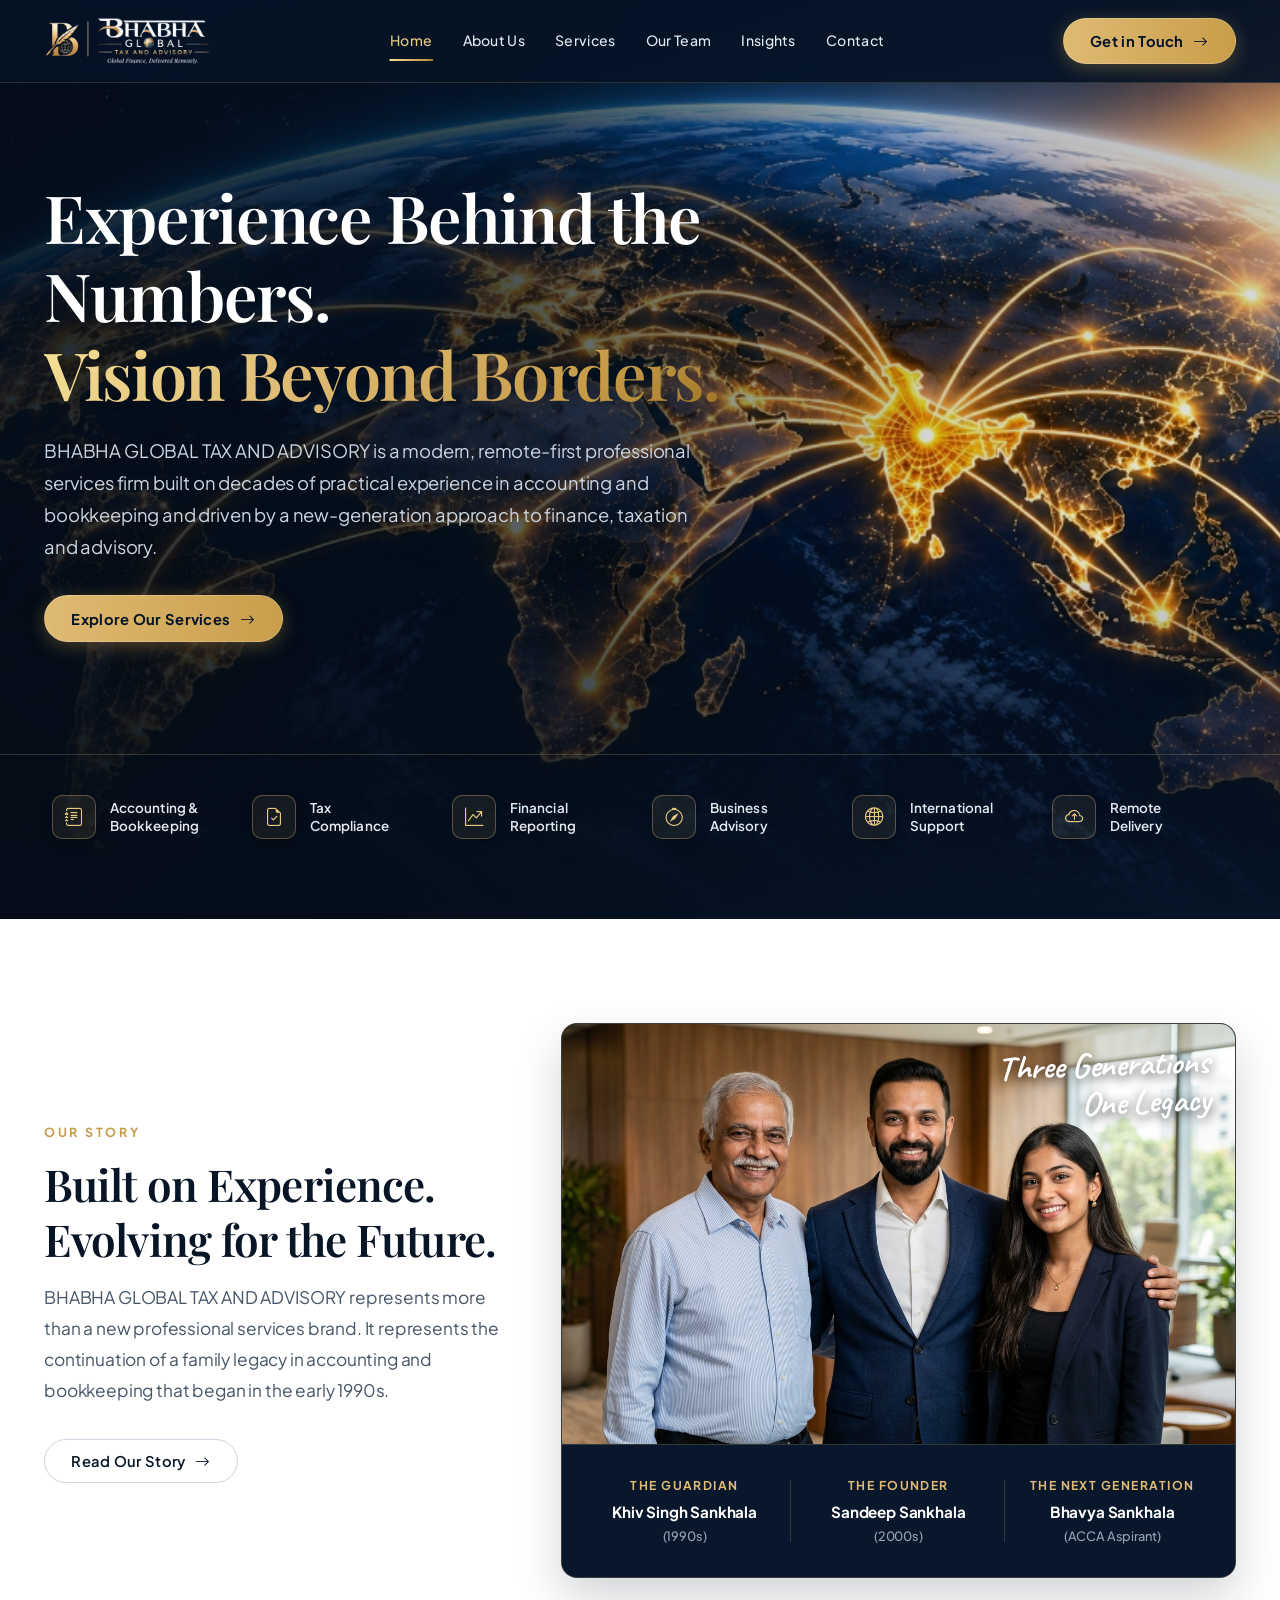
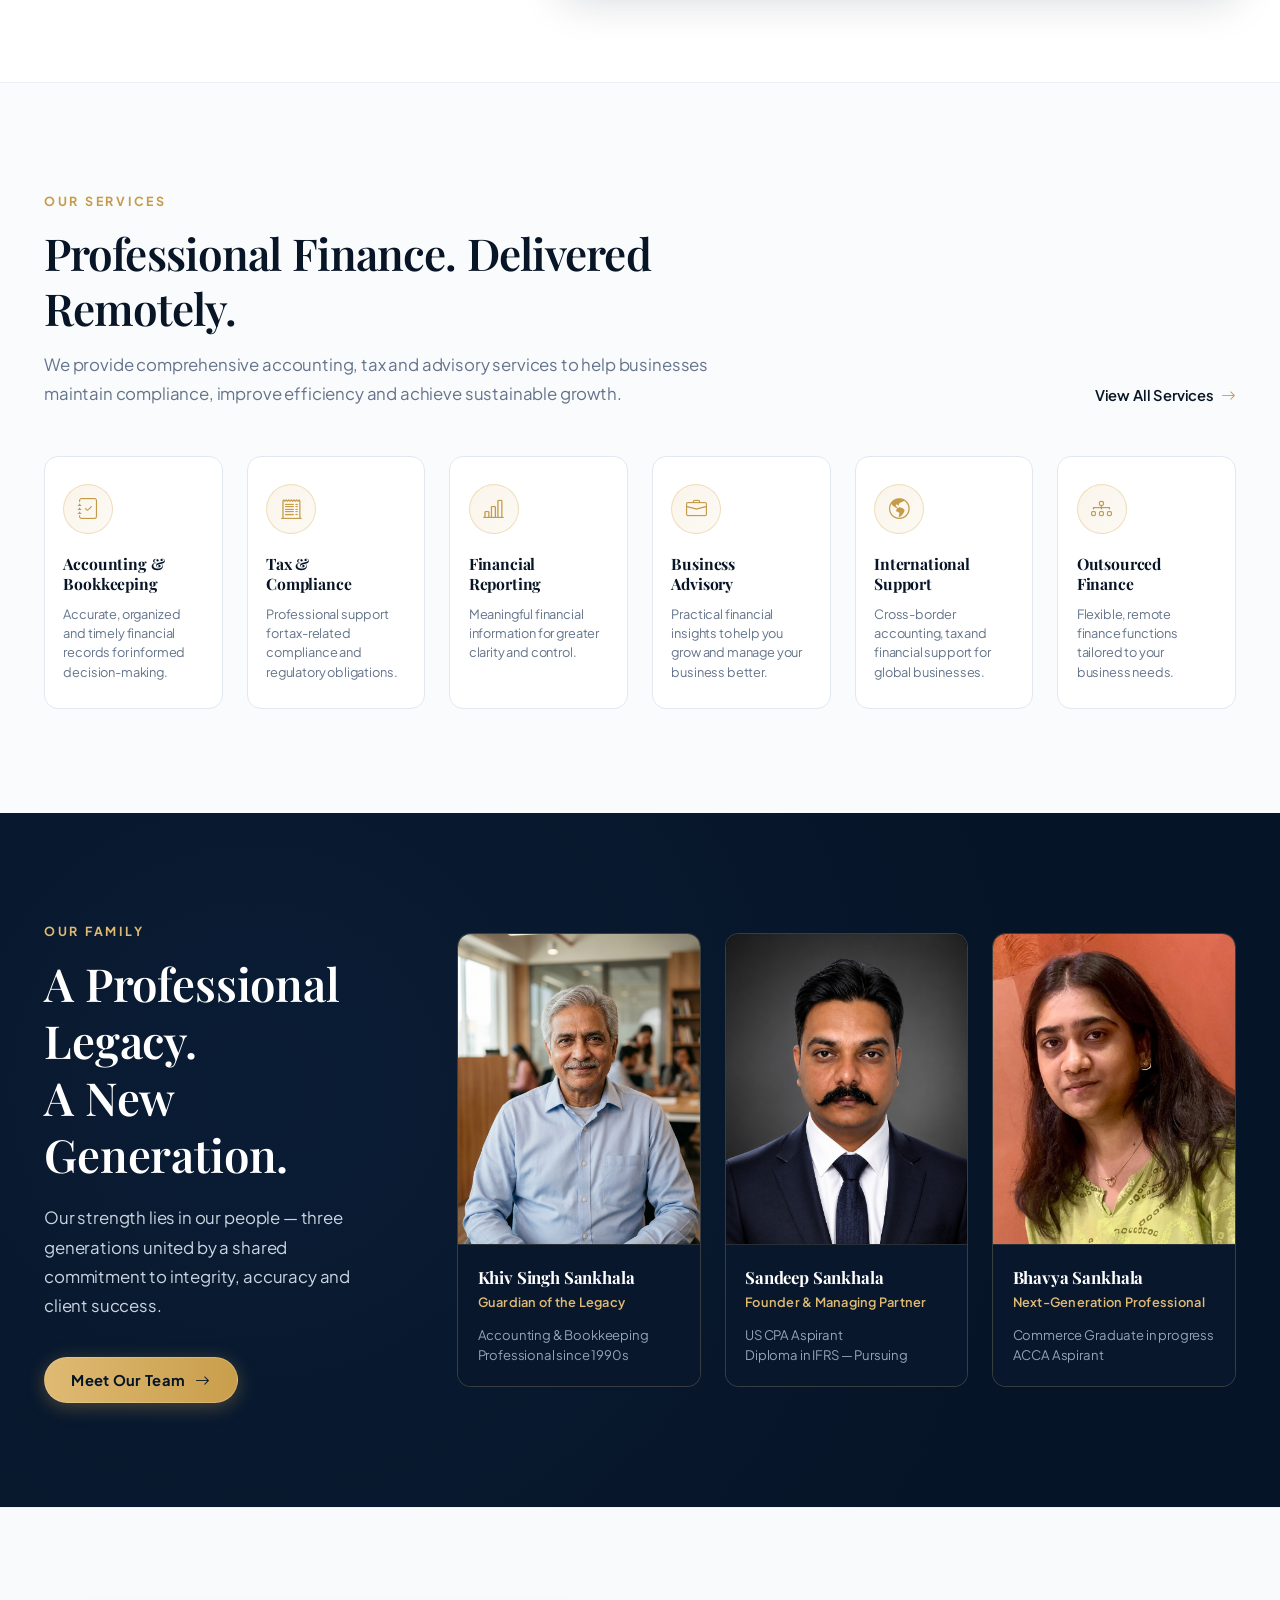
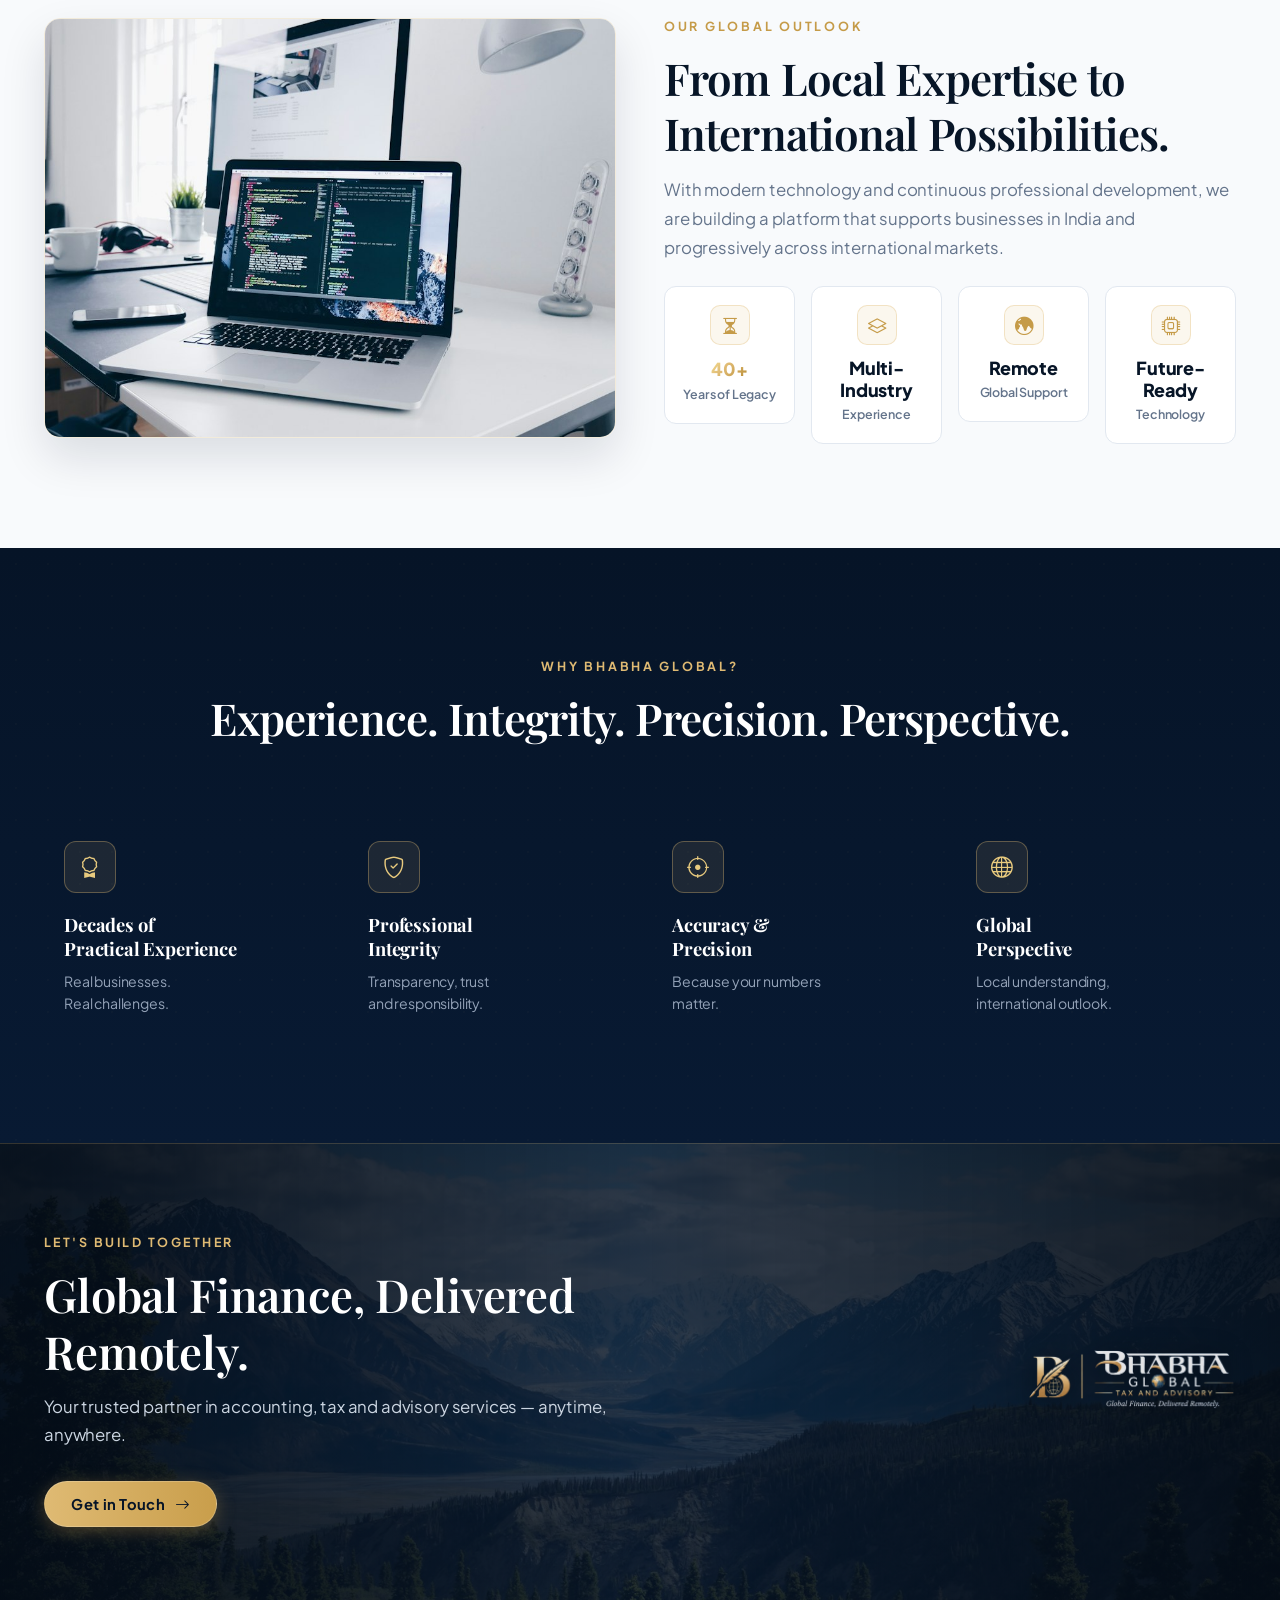
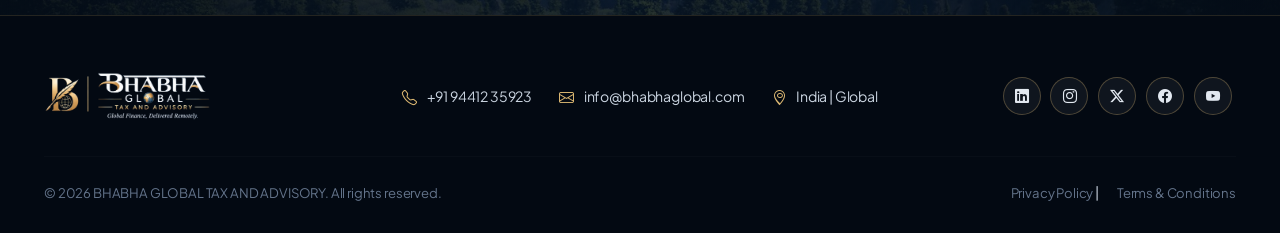
==== commit f1e1ef92: "style: reduce navbar, CTA, and footer logo size for sleek visual balance" ====
--- a/index.html
+++ b/index.html
@@ -562,7 +562,7 @@
         <!-- Right Side: Luxury Brand Crest Badge -->
         <div class="col-lg-5 text-lg-end">
           <div class="cta-brand-badge">
-            <img src="assets/images/logo-transparent.png" alt="Bhabha Global Tax and Advisory" style="max-height: 80px;" class="ms-lg-auto">
+            <img src="assets/images/logo-transparent.png" alt="Bhabha Global Tax and Advisory" style="max-height: 60px;" class="ms-lg-auto">
           </div>
         </div>
       </div>
@@ -578,7 +578,7 @@
         <!-- Col 1: Logo -->
         <div class="col-lg-3 text-center text-lg-start">
           <a href="#hero" aria-label="Bhabha Global Home">
-            <img src="assets/images/logo-transparent.png" alt="Bhabha Global Tax and Advisory" style="height: 60px;">
+            <img src="assets/images/logo-transparent.png" alt="Bhabha Global Tax and Advisory" style="height: 48px;">
           </a>
         </div>
 
--- a/css/style.css
+++ b/css/style.css
@@ -326,24 +326,24 @@
 }
 
 .navbar-brand-logo {
-  height: 72px;
+  height: 48px;
   width: auto;
   transition: var(--transition-smooth);
 }
 
 .navbar-site.scrolled .navbar-brand-logo {
-  height: 58px;
+  height: 40px;
 }
 
 @media (max-width: 991px) {
   .navbar-brand-logo {
-    height: 62px;
+    height: 44px;
   }
 }
 
 @media (max-width: 576px) {
   .navbar-brand-logo {
-    height: 52px;
+    height: 38px;
   }
 }
 
@@ -403,7 +403,7 @@
   background-color: var(--bg-dark-base);
   background-image: linear-gradient(90deg, rgba(4, 12, 23, 0.88) 0%, rgba(4, 12, 23, 0.65) 42%, rgba(4, 12, 23, 0.12) 72%, rgba(4, 12, 23, 0.05) 100%), linear-gradient(180deg, rgba(4, 12, 23, 0.25) 0%, transparent 60%, #061427 100%), url('../assets/images/hero-bg.jpg');
   background-size: cover;
-  background-position: right center;
+  background-position: center center;
   background-repeat: no-repeat;
   color: #ffffff;
   display: flex;
@@ -1299,7 +1299,7 @@
   .hero-section {
     padding-top: 110px;
     padding-bottom: 50px;
-    background-position: 75% center;
+    background-position: 60% center;
   }
 
   .hero-title {
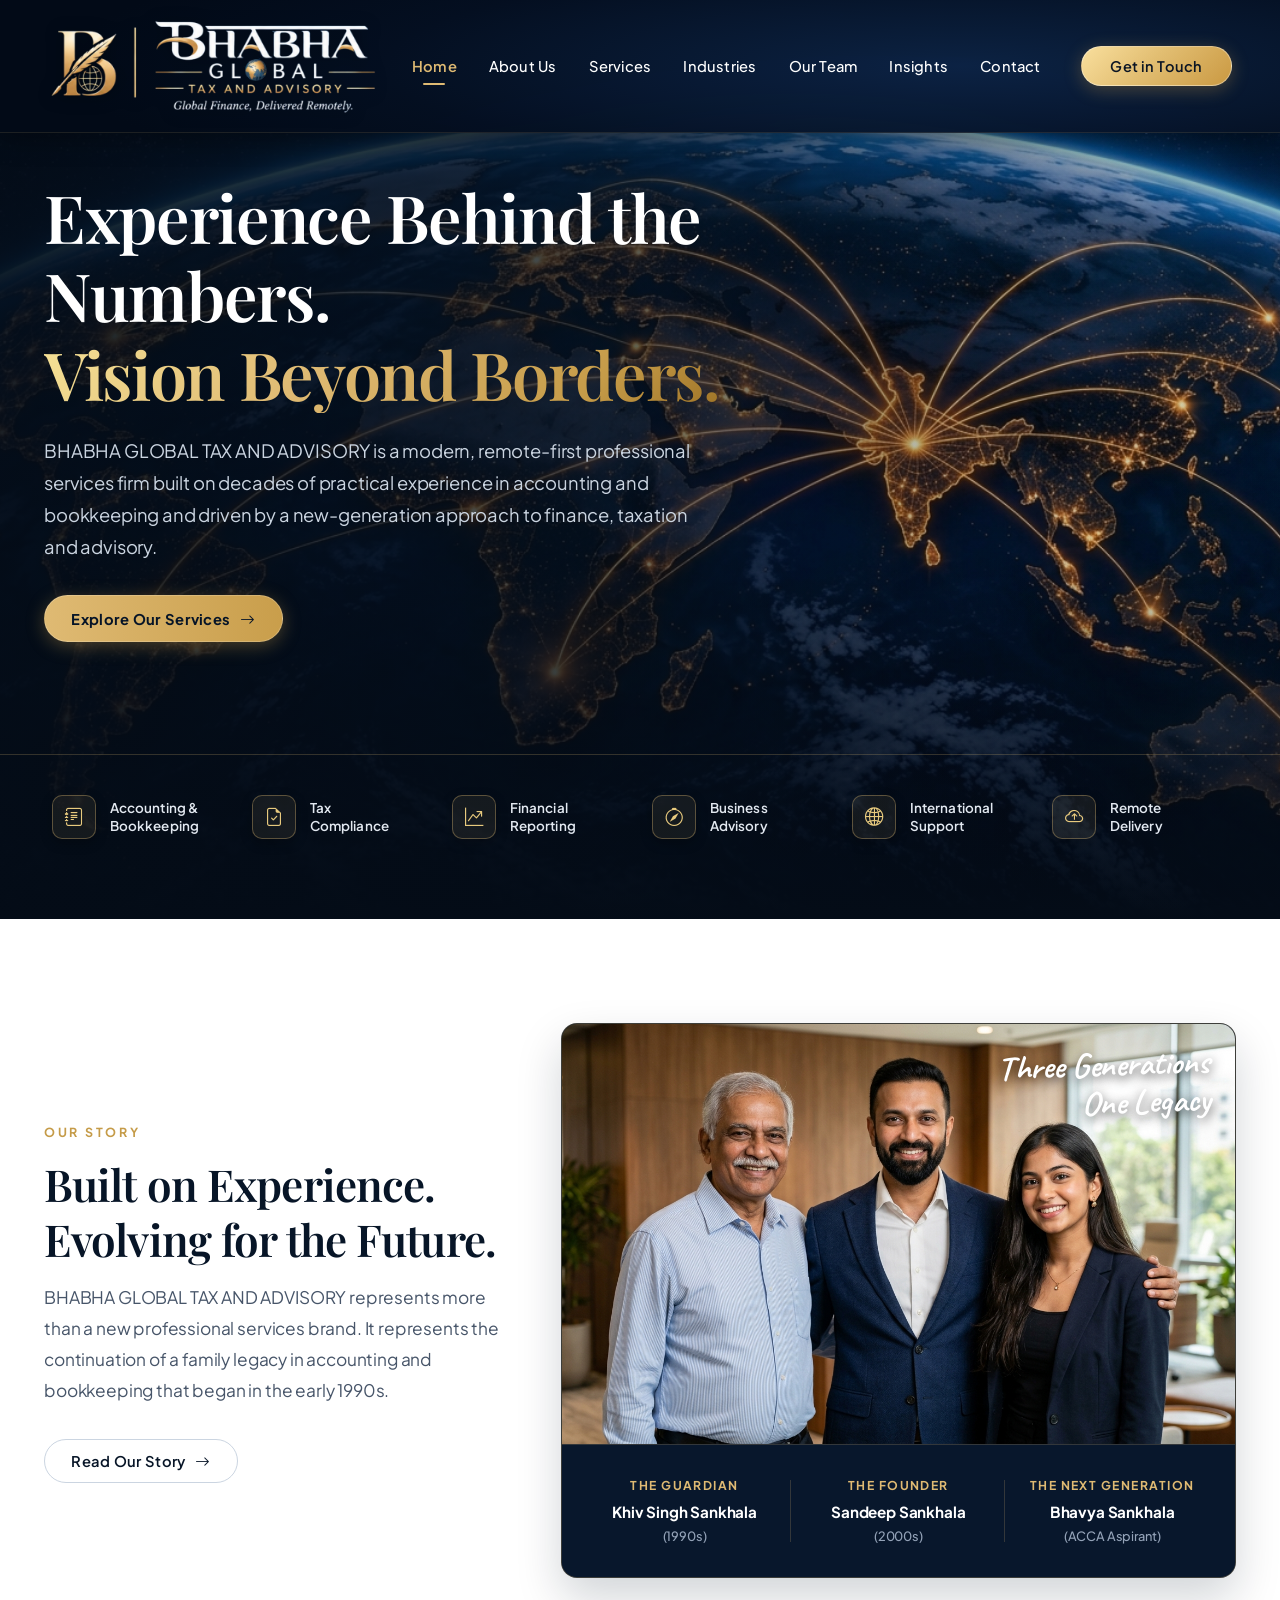
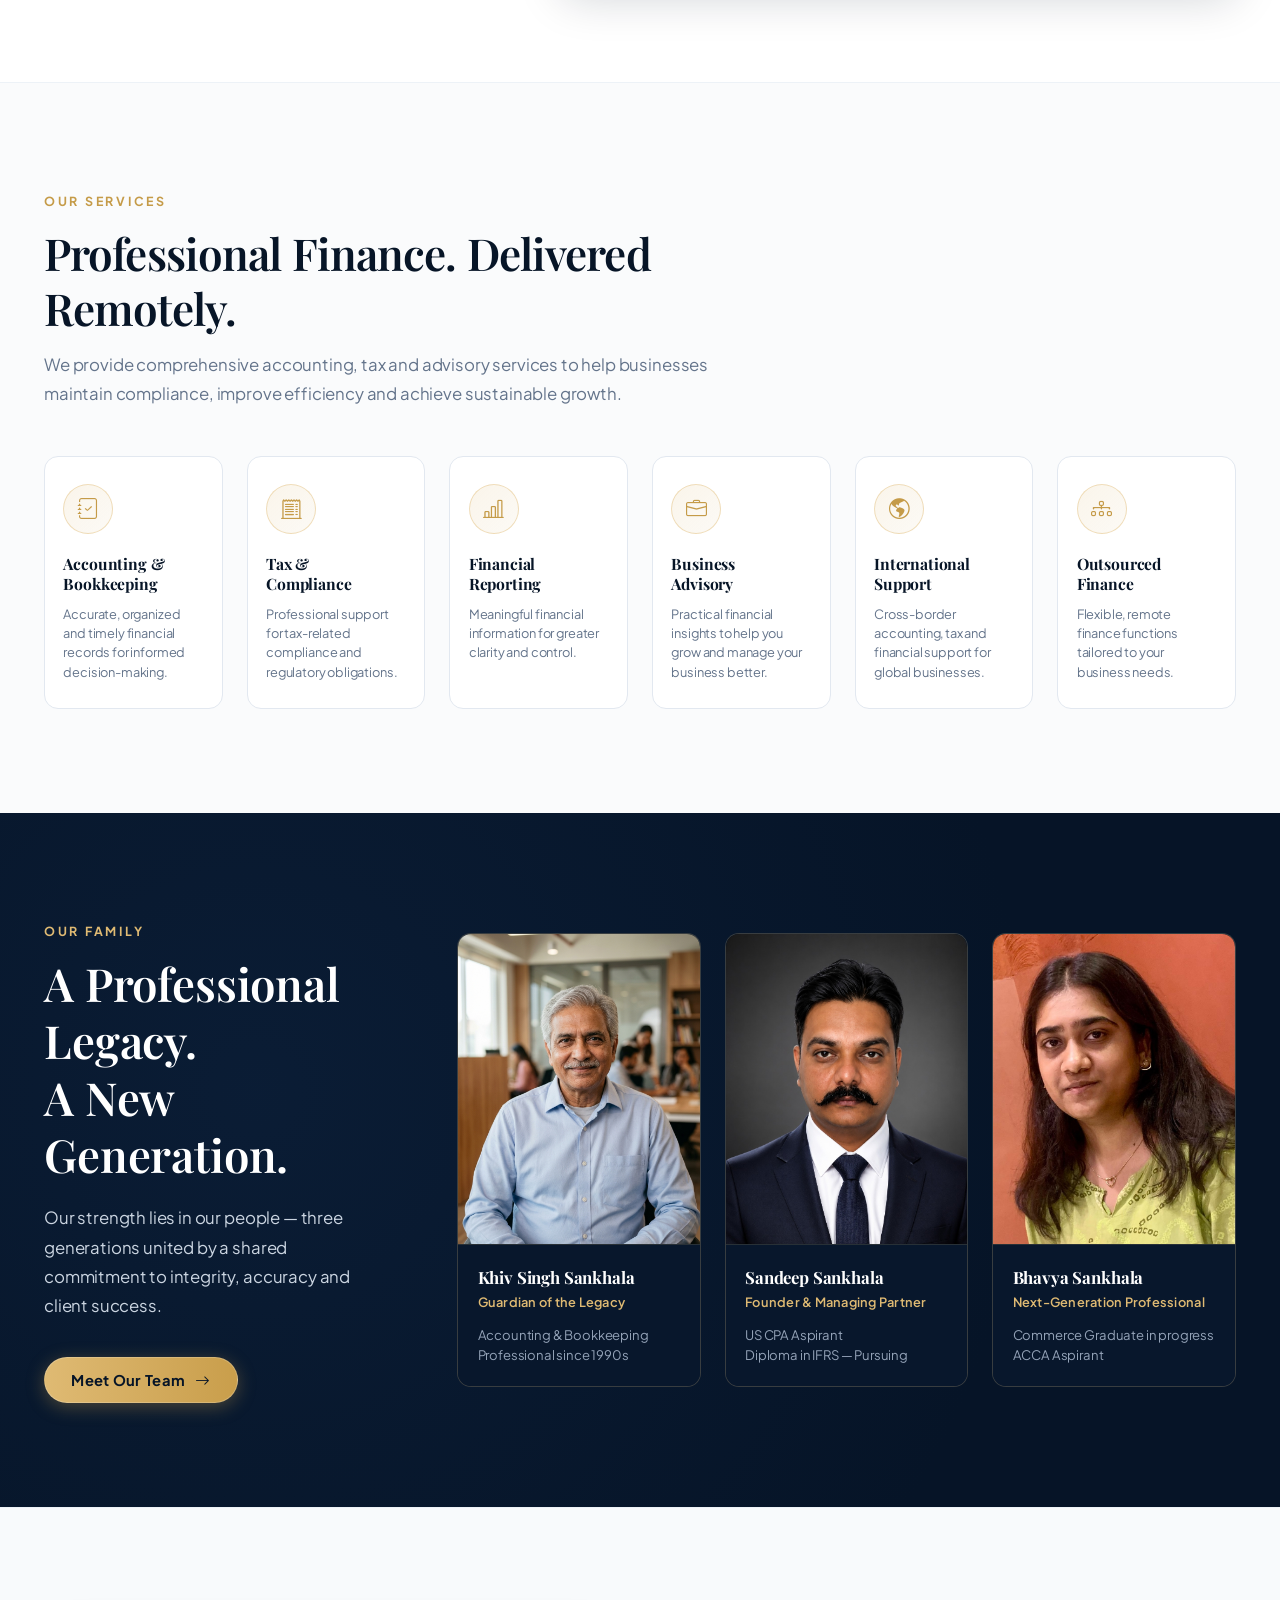
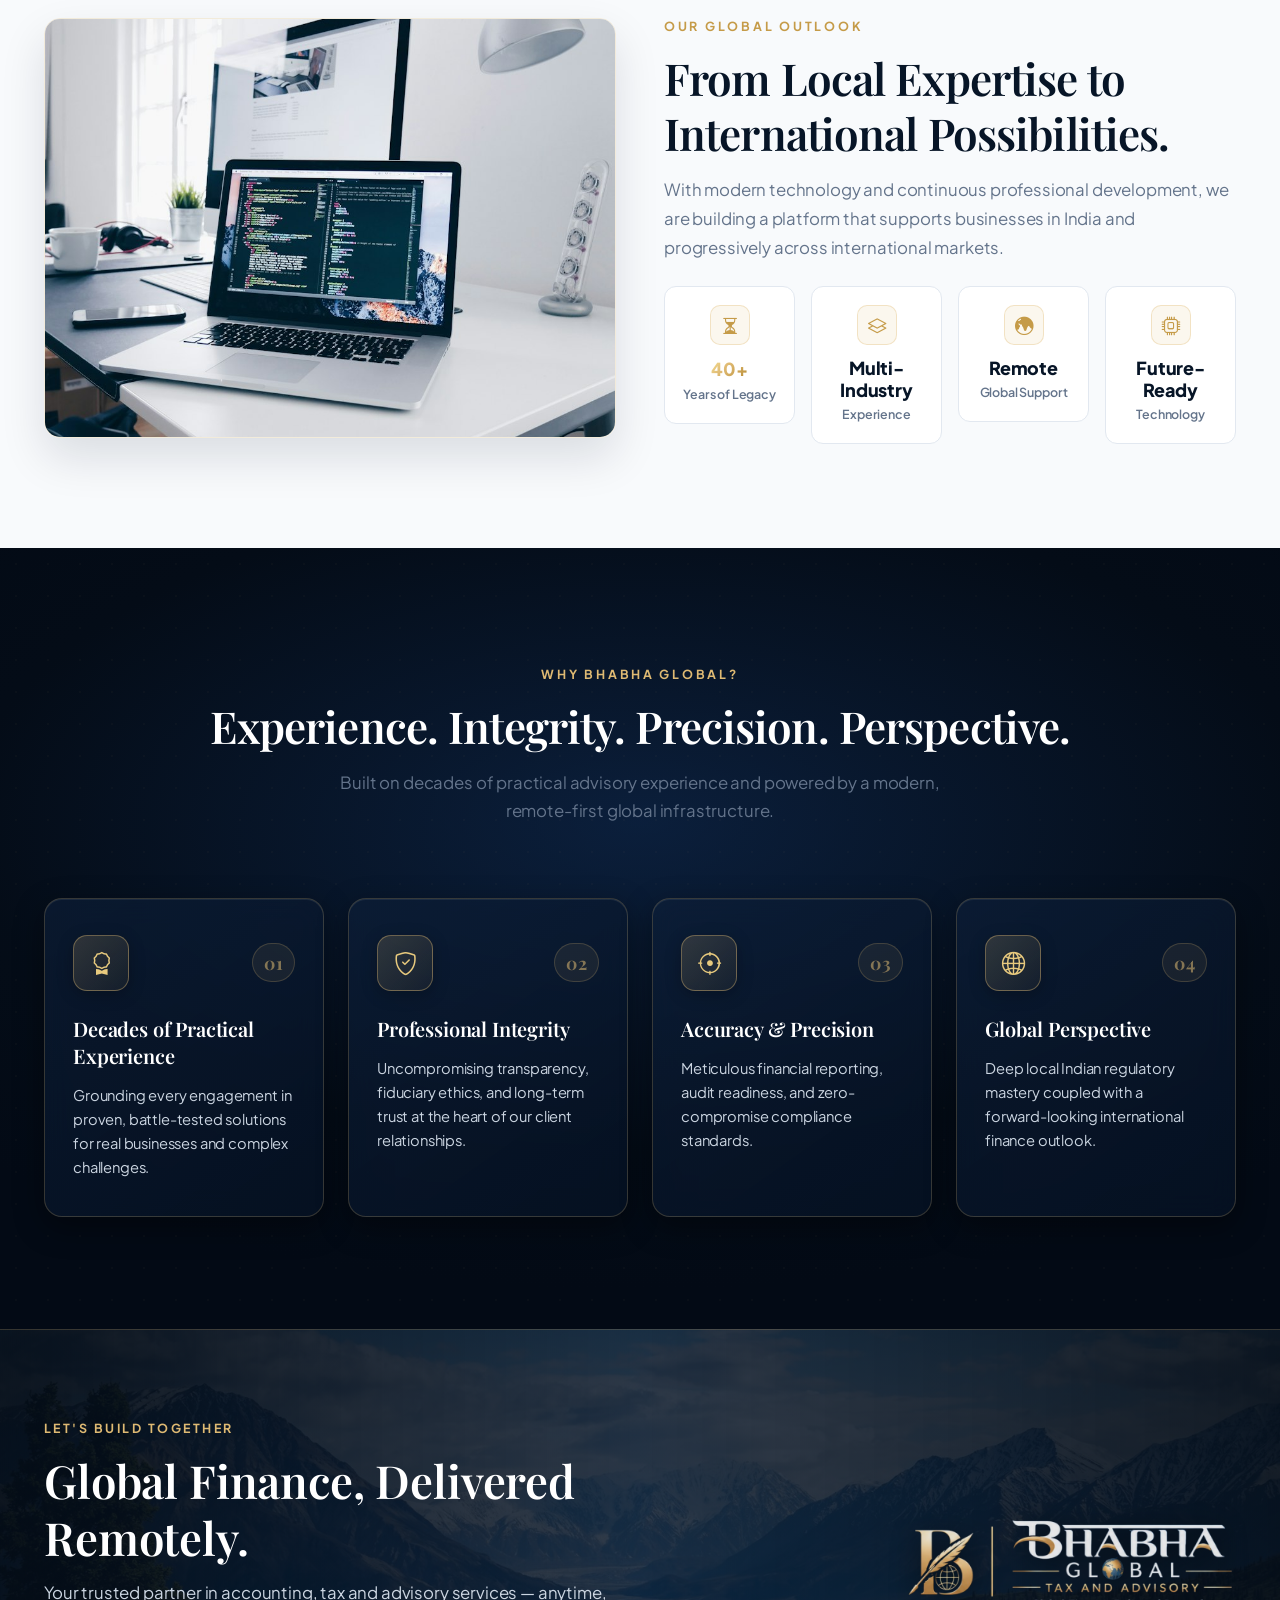
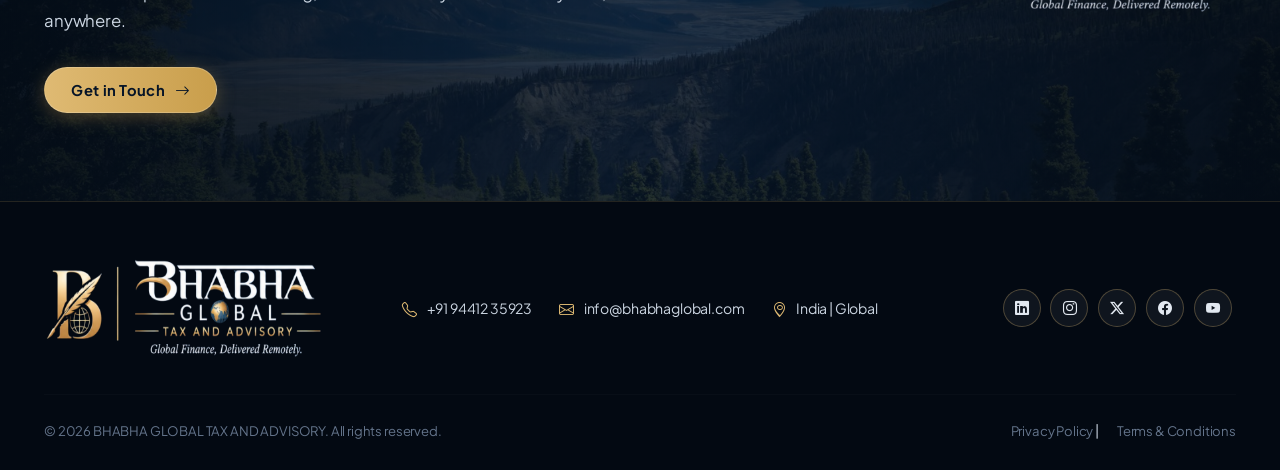
==== commit b7431e53: "feat: add master stylesheet and hero background image with layout and navigation updates to index.ht" ====
--- a/index.html
+++ b/index.html
@@ -22,6 +22,7 @@
   <link rel="stylesheet" href="https://cdn.jsdelivr.net/npm/bootstrap-icons@1.11.3/font/bootstrap-icons.min.css">
 
   <!-- Custom Stylesheet -->
+   
   <link rel="stylesheet" href="css/style.css">
 </head>
 <body data-bs-spy="scroll" data-bs-target="#mainNavbar" data-bs-offset="100">
@@ -31,7 +32,7 @@
        ========================================================================= -->
   <header>
     <nav id="mainNavbar" class="navbar navbar-expand-lg navbar-site">
-      <div class="container">
+      <div class="container-fluid px-3 px-sm-4 px-xl-5">
         <!-- Logo -->
         <a class="navbar-brand d-flex align-items-center" href="#hero" aria-label="Bhabha Global Home">
           <img src="assets/images/logo-transparent.png" alt="Bhabha Global Tax and Advisory" class="navbar-brand-logo">
@@ -44,7 +45,7 @@
 
         <!-- Nav Links & CTA -->
         <div class="collapse navbar-collapse" id="navbarContent">
-          <ul class="navbar-nav mx-auto mb-2 mb-lg-0 py-2 py-lg-0">
+          <ul class="navbar-nav ms-auto mb-2 mb-lg-0 py-2 py-lg-0 align-items-lg-center">
             <li class="nav-item">
               <a class="nav-link nav-link-custom active" href="#hero">Home</a>
             </li>
@@ -53,6 +54,9 @@
             </li>
             <li class="nav-item">
               <a class="nav-link nav-link-custom" href="#services">Services</a>
+            </li>
+            <li class="nav-item">
+              <a class="nav-link nav-link-custom" href="#services">Industries</a>
             </li>
             <li class="nav-item">
               <a class="nav-link nav-link-custom" href="#family">Our Team</a>
@@ -65,10 +69,9 @@
             </li>
           </ul>
 
-          <div class="d-flex align-items-center ms-lg-3 mt-3 mt-lg-0">
-            <button class="btn btn-gold-pill" data-bs-toggle="modal" data-bs-target="#contactModal">
-              <span>Get in Touch</span>
-              <i class="bi bi-arrow-right"></i>
+          <div class="d-flex align-items-center ms-lg-3 ms-xl-4 mt-3 mt-lg-0">
+            <button class="btn btn-header-cta" data-bs-toggle="modal" data-bs-target="#contactModal">
+              Get in Touch
             </button>
           </div>
         </div>
@@ -239,19 +242,13 @@
   <section id="services" class="section-services">
     <div class="container">
       <!-- Section Header -->
-      <div class="row align-items-end justify-content-between mb-5">
-        <div class="col-lg-8">
+      <div class="row mb-5">
+        <div class="col-lg-9 col-xl-8">
           <span class="section-label">OUR SERVICES</span>
           <h2 class="section-title">Professional Finance. Delivered Remotely.</h2>
           <p class="section-desc mb-0">
             We provide comprehensive accounting, tax and advisory services to help businesses maintain compliance, improve efficiency and achieve sustainable growth.
           </p>
-        </div>
-        <div class="col-lg-4 text-lg-end mt-4 mt-lg-0">
-          <a href="#services" class="link-arrow">
-            <span>View All Services</span>
-            <i class="bi bi-arrow-right"></i>
-          </a>
         </div>
       </div>
 
@@ -489,51 +486,66 @@
       <div class="text-center max-w-700 mx-auto mb-5">
         <span class="section-label section-label-light">WHY BHABHA GLOBAL?</span>
         <h2 class="section-title text-white">Experience. Integrity. Precision. Perspective.</h2>
-      </div>
-
-      <!-- 4 Pillars Row -->
-      <div class="row g-4 mt-2">
-        <!-- Pillar 1 -->
+        <p class="section-desc text-light-muted mx-auto mb-0" style="max-width: 640px;">
+          Built on decades of practical advisory experience and powered by a modern, remote-first global infrastructure.
+        </p>
+      </div>
+
+      <!-- 4 Luxury Glassmorphic Cards Grid -->
+      <div class="row g-4 mt-1">
+        <!-- Card 1 -->
         <div class="col-md-6 col-lg-3">
-          <div class="why-pillar text-center text-lg-start">
-            <div class="why-icon-wrap mx-auto mx-lg-0">
-              <i class="bi bi-award"></i>
-            </div>
-            <h3 class="why-title">Decades of<br>Practical Experience</h3>
-            <p class="why-text">Real businesses.<br>Real challenges.</p>
-          </div>
-        </div>
-
-        <!-- Pillar 2 -->
+          <div class="why-card">
+            <div class="why-card-header d-flex align-items-center justify-content-between mb-4">
+              <div class="why-icon-wrap">
+                <i class="bi bi-award"></i>
+              </div>
+              <span class="why-card-num">01</span>
+            </div>
+            <h3 class="why-title">Decades of Practical Experience</h3>
+            <p class="why-text">Grounding every engagement in proven, battle-tested solutions for real businesses and complex challenges.</p>
+          </div>
+        </div>
+
+        <!-- Card 2 -->
         <div class="col-md-6 col-lg-3">
-          <div class="why-pillar text-center text-lg-start">
-            <div class="why-icon-wrap mx-auto mx-lg-0">
-              <i class="bi bi-shield-check"></i>
-            </div>
-            <h3 class="why-title">Professional<br>Integrity</h3>
-            <p class="why-text">Transparency, trust<br>and responsibility.</p>
-          </div>
-        </div>
-
-        <!-- Pillar 3 -->
+          <div class="why-card">
+            <div class="why-card-header d-flex align-items-center justify-content-between mb-4">
+              <div class="why-icon-wrap">
+                <i class="bi bi-shield-check"></i>
+              </div>
+              <span class="why-card-num">02</span>
+            </div>
+            <h3 class="why-title">Professional Integrity</h3>
+            <p class="why-text">Uncompromising transparency, fiduciary ethics, and long-term trust at the heart of our client relationships.</p>
+          </div>
+        </div>
+
+        <!-- Card 3 -->
         <div class="col-md-6 col-lg-3">
-          <div class="why-pillar text-center text-lg-start">
-            <div class="why-icon-wrap mx-auto mx-lg-0">
-              <i class="bi bi-crosshair"></i>
-            </div>
-            <h3 class="why-title">Accuracy &amp;<br>Precision</h3>
-            <p class="why-text">Because your numbers<br>matter.</p>
-          </div>
-        </div>
-
-        <!-- Pillar 4 -->
+          <div class="why-card">
+            <div class="why-card-header d-flex align-items-center justify-content-between mb-4">
+              <div class="why-icon-wrap">
+                <i class="bi bi-crosshair"></i>
+              </div>
+              <span class="why-card-num">03</span>
+            </div>
+            <h3 class="why-title">Accuracy &amp; Precision</h3>
+            <p class="why-text">Meticulous financial reporting, audit readiness, and zero-compromise compliance standards.</p>
+          </div>
+        </div>
+
+        <!-- Card 4 -->
         <div class="col-md-6 col-lg-3">
-          <div class="why-pillar text-center text-lg-start">
-            <div class="why-icon-wrap mx-auto mx-lg-0">
-              <i class="bi bi-globe"></i>
-            </div>
-            <h3 class="why-title">Global<br>Perspective</h3>
-            <p class="why-text">Local understanding,<br>international outlook.</p>
+          <div class="why-card">
+            <div class="why-card-header d-flex align-items-center justify-content-between mb-4">
+              <div class="why-icon-wrap">
+                <i class="bi bi-globe2"></i>
+              </div>
+              <span class="why-card-num">04</span>
+            </div>
+            <h3 class="why-title">Global Perspective</h3>
+            <p class="why-text">Deep local Indian regulatory mastery coupled with a forward-looking international finance outlook.</p>
           </div>
         </div>
       </div>
@@ -562,7 +574,7 @@
         <!-- Right Side: Luxury Brand Crest Badge -->
         <div class="col-lg-5 text-lg-end">
           <div class="cta-brand-badge">
-            <img src="assets/images/logo-transparent.png" alt="Bhabha Global Tax and Advisory" style="max-height: 60px;" class="ms-lg-auto">
+            <img src="assets/images/logo-transparent.png" alt="Bhabha Global Tax and Advisory" style="max-height: 95px;" class="ms-lg-auto">
           </div>
         </div>
       </div>
@@ -578,7 +590,7 @@
         <!-- Col 1: Logo -->
         <div class="col-lg-3 text-center text-lg-start">
           <a href="#hero" aria-label="Bhabha Global Home">
-            <img src="assets/images/logo-transparent.png" alt="Bhabha Global Tax and Advisory" style="height: 48px;">
+            <img src="assets/images/logo-transparent.png" alt="Bhabha Global Tax and Advisory" style="height: 100px;">
           </a>
         </div>
 
--- a/css/style.css
+++ b/css/style.css
@@ -311,50 +311,56 @@
   left: 0;
   right: 0;
   z-index: 1040;
-  background: rgba(6, 20, 39, 0.92);
-  backdrop-filter: blur(14px);
-  -webkit-backdrop-filter: blur(14px);
-  border-bottom: 1px solid rgba(223, 186, 115, 0.18);
-  padding: 0.75rem 0;
+  background: radial-gradient(ellipse 70% 120% at 75% 50%, rgba(12, 35, 68, 0.98) 0%, rgba(4, 15, 33, 0.98) 65%, #020a17 100%);
+  backdrop-filter: blur(16px);
+  -webkit-backdrop-filter: blur(16px);
+  border-bottom: 1px solid rgba(223, 186, 115, 0.12);
+  padding: 0.85rem 0;
+  box-shadow: 0 4px 25px rgba(0, 0, 0, 0.35);
   transition: var(--transition-smooth);
 }
 
 .navbar-site.scrolled {
-  background: rgba(4, 14, 28, 0.98);
-  padding: 0.55rem 0;
-  box-shadow: 0 10px 30px rgba(0, 0, 0, 0.4);
+  background: radial-gradient(ellipse 70% 120% at 75% 50%, rgba(8, 25, 50, 0.99) 0%, rgba(2, 10, 22, 0.99) 70%, #010712 100%);
+  padding: 0.6rem 0;
+  box-shadow: 0 10px 30px rgba(0, 0, 0, 0.5);
+  border-bottom-color: rgba(223, 186, 115, 0.18);
 }
 
 .navbar-brand-logo {
+  height: 95px;
+  width: auto;
+  object-fit: contain;
+  transition: var(--transition-smooth);
+  filter: drop-shadow(0 2px 8px rgba(0, 0, 0, 0.3));
+}
+
+.navbar-site.scrolled .navbar-brand-logo {
   height: 48px;
-  width: auto;
-  transition: var(--transition-smooth);
-}
-
-.navbar-site.scrolled .navbar-brand-logo {
-  height: 40px;
 }
 
 @media (max-width: 991px) {
   .navbar-brand-logo {
-    height: 44px;
+    height: 48px;
   }
 }
 
 @media (max-width: 576px) {
   .navbar-brand-logo {
-    height: 38px;
+    height: 40px;
   }
 }
 
 .nav-link-custom {
-  color: #e2e8f0 !important;
-  font-size: 0.88rem;
+  color: #ffffff !important;
+  font-family: var(--font-sans);
+  font-size: 0.92rem;
   font-weight: 500;
-  letter-spacing: 0.02em;
-  padding: 0.5rem 0.95rem !important;
+  letter-spacing: 0.015em;
+  padding: 0.45rem 1rem !important;
   position: relative;
   transition: var(--transition-smooth);
+  white-space: nowrap;
 }
 
 .nav-link-custom::after {
@@ -364,20 +370,60 @@
   left: 50%;
   width: 0;
   height: 2px;
-  background: var(--gold-gradient);
+  background: #dfba73;
   transition: var(--transition-smooth);
   transform: translateX(-50%);
   border-radius: 2px;
 }
 
-.nav-link-custom:hover,
+.nav-link-custom:hover {
+  color: #f7e3ad !important;
+}
+
+.nav-link-custom:hover::after {
+  width: 18px;
+}
+
 .nav-link-custom.active {
-  color: var(--gold-300) !important;
-}
-
-.nav-link-custom:hover::after,
+  color: #dfba73 !important;
+  font-weight: 600;
+}
+
 .nav-link-custom.active::after {
-  width: 60%;
+  width: 22px;
+  background: #dfba73;
+}
+
+/* Header Specific 'Get in Touch' Pill CTA */
+.btn-header-cta {
+  display: inline-flex;
+  align-items: center;
+  justify-content: center;
+  background: linear-gradient(135deg, #f9df9d 0%, #e2be72 45%, #ca9942 100%);
+  color: #0b1524 !important;
+  font-family: var(--font-sans);
+  font-weight: 600;
+  font-size: 0.91rem;
+  letter-spacing: 0.01em;
+  padding: 0.62rem 1.8rem;
+  border-radius: var(--radius-pill);
+  border: 1px solid rgba(255, 255, 255, 0.35);
+  box-shadow: 0 4px 18px rgba(202, 153, 66, 0.32);
+  transition: var(--transition-smooth);
+  cursor: pointer;
+  white-space: nowrap;
+  line-height: 1.3;
+}
+
+.btn-header-cta:hover {
+  transform: translateY(-2px);
+  filter: brightness(1.06);
+  box-shadow: 0 8px 24px rgba(202, 153, 66, 0.48);
+  color: #050d18 !important;
+}
+
+.btn-header-cta:active {
+  transform: translateY(0);
 }
 
 .navbar-toggler {
@@ -389,6 +435,34 @@
 
 .navbar-toggler:focus {
   box-shadow: 0 0 0 3px rgba(223, 186, 115, 0.25);
+}
+
+@media (max-width: 991px) {
+  .navbar-collapse {
+    background: rgba(3, 12, 26, 0.98);
+    backdrop-filter: blur(16px);
+    -webkit-backdrop-filter: blur(16px);
+    padding: 1.25rem 1rem;
+    border-radius: 12px;
+    margin-top: 0.75rem;
+    border: 1px solid rgba(223, 186, 115, 0.2);
+    box-shadow: 0 16px 36px rgba(0, 0, 0, 0.6);
+  }
+  .nav-link-custom {
+    padding: 0.65rem 1rem !important;
+  }
+  .nav-link-custom::after {
+    left: 1rem;
+    transform: none;
+  }
+  .nav-link-custom.active::after,
+  .nav-link-custom:hover::after {
+    width: 28px;
+  }
+  .btn-header-cta {
+    width: 100%;
+    margin-top: 0.5rem;
+  }
 }
 
 /* ==========================================================================
@@ -401,7 +475,10 @@
   padding-top: 130px;
   padding-bottom: 70px;
   background-color: var(--bg-dark-base);
-  background-image: linear-gradient(90deg, rgba(4, 12, 23, 0.88) 0%, rgba(4, 12, 23, 0.65) 42%, rgba(4, 12, 23, 0.12) 72%, rgba(4, 12, 23, 0.05) 100%), linear-gradient(180deg, rgba(4, 12, 23, 0.25) 0%, transparent 60%, #061427 100%), url('../assets/images/hero-bg.jpg');
+  background-image:
+    linear-gradient(90deg, rgba(4, 12, 23, 0.90) 0%, rgba(4, 12, 23, 0.70) 42%, rgba(4, 12, 23, 0.20) 75%, rgba(4, 12, 23, 0.08) 100%),
+    linear-gradient(180deg, rgba(4, 12, 23, 0.3) 0%, transparent 60%, #040c17 100%),
+    url('../assets/images/hero-bg.jpg');
   background-size: cover;
   background-position: center center;
   background-repeat: no-repeat;
@@ -413,6 +490,8 @@
 
 .hero-content {
   max-width: 820px;
+  position: relative;
+  z-index: 2;
 }
 
 .hero-title {
@@ -974,9 +1053,11 @@
    ========================================================================== */
 
 .section-why {
-  padding: 6.5rem 0;
+  padding: 7rem 0;
   background-color: var(--bg-dark-base);
-  background-image: linear-gradient(180deg, #061427 0%, #081a33 100%);
+  background: 
+    radial-gradient(ellipse 75% 60% at 50% 35%, rgba(14, 38, 73, 0.65) 0%, rgba(4, 12, 23, 0.98) 70%, #030a15 100%),
+    linear-gradient(180deg, #040c17 0%, #061427 50%, #040c17 100%);
   color: #ffffff;
   position: relative;
   overflow: hidden;
@@ -986,68 +1067,117 @@
   content: '';
   position: absolute;
   inset: 0;
-  background-image: radial-gradient(rgba(223, 186, 115, 0.06) 1px, transparent 1px);
+  background-image: radial-gradient(rgba(223, 186, 115, 0.08) 1px, transparent 1px);
   background-size: 32px 32px;
-  opacity: 0.4;
+  opacity: 0.35;
   pointer-events: none;
 }
 
-.why-pillar {
-  padding: 1.5rem 1.25rem;
+/* Glassmorphism Luxury Cards */
+.why-card {
+  height: 100%;
+  padding: 2.25rem 1.75rem;
+  background: linear-gradient(145deg, rgba(13, 31, 57, 0.65) 0%, rgba(6, 18, 36, 0.8) 100%);
+  backdrop-filter: blur(14px);
+  -webkit-backdrop-filter: blur(14px);
+  border: 1px solid rgba(223, 186, 115, 0.22);
+  border-radius: var(--radius-lg);
+  box-shadow: 0 10px 30px rgba(0, 0, 0, 0.4), inset 0 1px 0 rgba(255, 255, 255, 0.08);
   position: relative;
-  transition: var(--transition-smooth);
-}
-
-.why-pillar:hover {
-  transform: translateY(-4px);
-}
-
-@media (min-width: 992px) {
-  .why-pillar:not(:last-child)::after {
-    content: '';
-    position: absolute;
-    right: 0;
-    top: 15%;
-    height: 70%;
-    width: 1px;
-    background: rgba(223, 186, 115, 0.2);
-  }
+  display: flex;
+  flex-direction: column;
+  transition: all 0.4s cubic-bezier(0.16, 1, 0.3, 1);
+  overflow: hidden;
+}
+
+.why-card::before {
+  content: '';
+  position: absolute;
+  top: 0;
+  left: 0;
+  right: 0;
+  height: 2px;
+  background: linear-gradient(90deg, transparent, rgba(223, 186, 115, 0.7), transparent);
+  opacity: 0;
+  transition: opacity 0.4s ease;
+}
+
+.why-card:hover {
+  transform: translateY(-8px);
+  border-color: rgba(223, 186, 115, 0.55);
+  box-shadow: 
+    0 22px 45px rgba(0, 0, 0, 0.55),
+    0 0 35px rgba(223, 186, 115, 0.18),
+    inset 0 1px 0 rgba(255, 255, 255, 0.15);
+  background: linear-gradient(145deg, rgba(17, 40, 74, 0.8) 0%, rgba(8, 24, 48, 0.9) 100%);
+}
+
+.why-card:hover::before {
+  opacity: 1;
 }
 
 .why-icon-wrap {
-  width: 52px;
-  height: 52px;
-  border-radius: 12px;
-  background: rgba(223, 186, 115, 0.1);
-  border: 1px solid rgba(223, 186, 115, 0.35);
+  width: 56px;
+  height: 56px;
+  border-radius: 14px;
+  background: linear-gradient(135deg, rgba(223, 186, 115, 0.18) 0%, rgba(197, 155, 72, 0.06) 100%);
+  border: 1px solid rgba(223, 186, 115, 0.4);
   display: flex;
   align-items: center;
   justify-content: center;
   color: var(--gold-300);
-  font-size: 1.35rem;
-  margin-bottom: 1.25rem;
-  transition: var(--transition-smooth);
-}
-
-.why-pillar:hover .why-icon-wrap {
-  background: var(--gold-btn-gradient);
+  font-size: 1.45rem;
+  box-shadow: 0 4px 16px rgba(0, 0, 0, 0.25);
+  transition: var(--transition-smooth);
+}
+
+.why-card:hover .why-icon-wrap {
+  background: var(--gold-gradient);
   color: #061427;
-  transform: scale(1.08);
+  border-color: #dfba73;
+  transform: scale(1.08) rotate(3deg);
+  box-shadow: 0 6px 20px rgba(223, 186, 115, 0.35);
+}
+
+.why-card-num {
+  font-family: var(--font-display);
+  font-size: 1.1rem;
+  font-weight: 700;
+  letter-spacing: 0.05em;
+  color: rgba(223, 186, 115, 0.55);
+  padding: 0.25rem 0.65rem;
+  border-radius: var(--radius-pill);
+  background: rgba(223, 186, 115, 0.08);
+  border: 1px solid rgba(223, 186, 115, 0.2);
+  transition: var(--transition-smooth);
+}
+
+.why-card:hover .why-card-num {
+  color: #ffffff;
+  border-color: rgba(223, 186, 115, 0.6);
+  background: rgba(223, 186, 115, 0.25);
 }
 
 .why-title {
   color: #ffffff;
-  font-size: 1.15rem;
-  font-weight: 700;
-  margin-bottom: 0.65rem;
-  line-height: 1.3;
+  font-family: var(--font-serif);
+  font-size: 1.25rem;
+  font-weight: 600;
+  margin-bottom: 0.85rem;
+  line-height: 1.35;
+  transition: var(--transition-smooth);
+}
+
+.why-card:hover .why-title {
+  color: var(--gold-200);
 }
 
 .why-text {
-  color: #94a3b8;
-  font-size: 0.88rem;
-  line-height: 1.55;
+  color: #cbd5e1;
+  font-size: 0.92rem;
+  line-height: 1.65;
   margin-bottom: 0;
+  flex-grow: 1;
 }
 
 /* ==========================================================================
@@ -1299,7 +1429,7 @@
   .hero-section {
     padding-top: 110px;
     padding-bottom: 50px;
-    background-position: 60% center;
+    background-position: center center;
   }
 
   .hero-title {
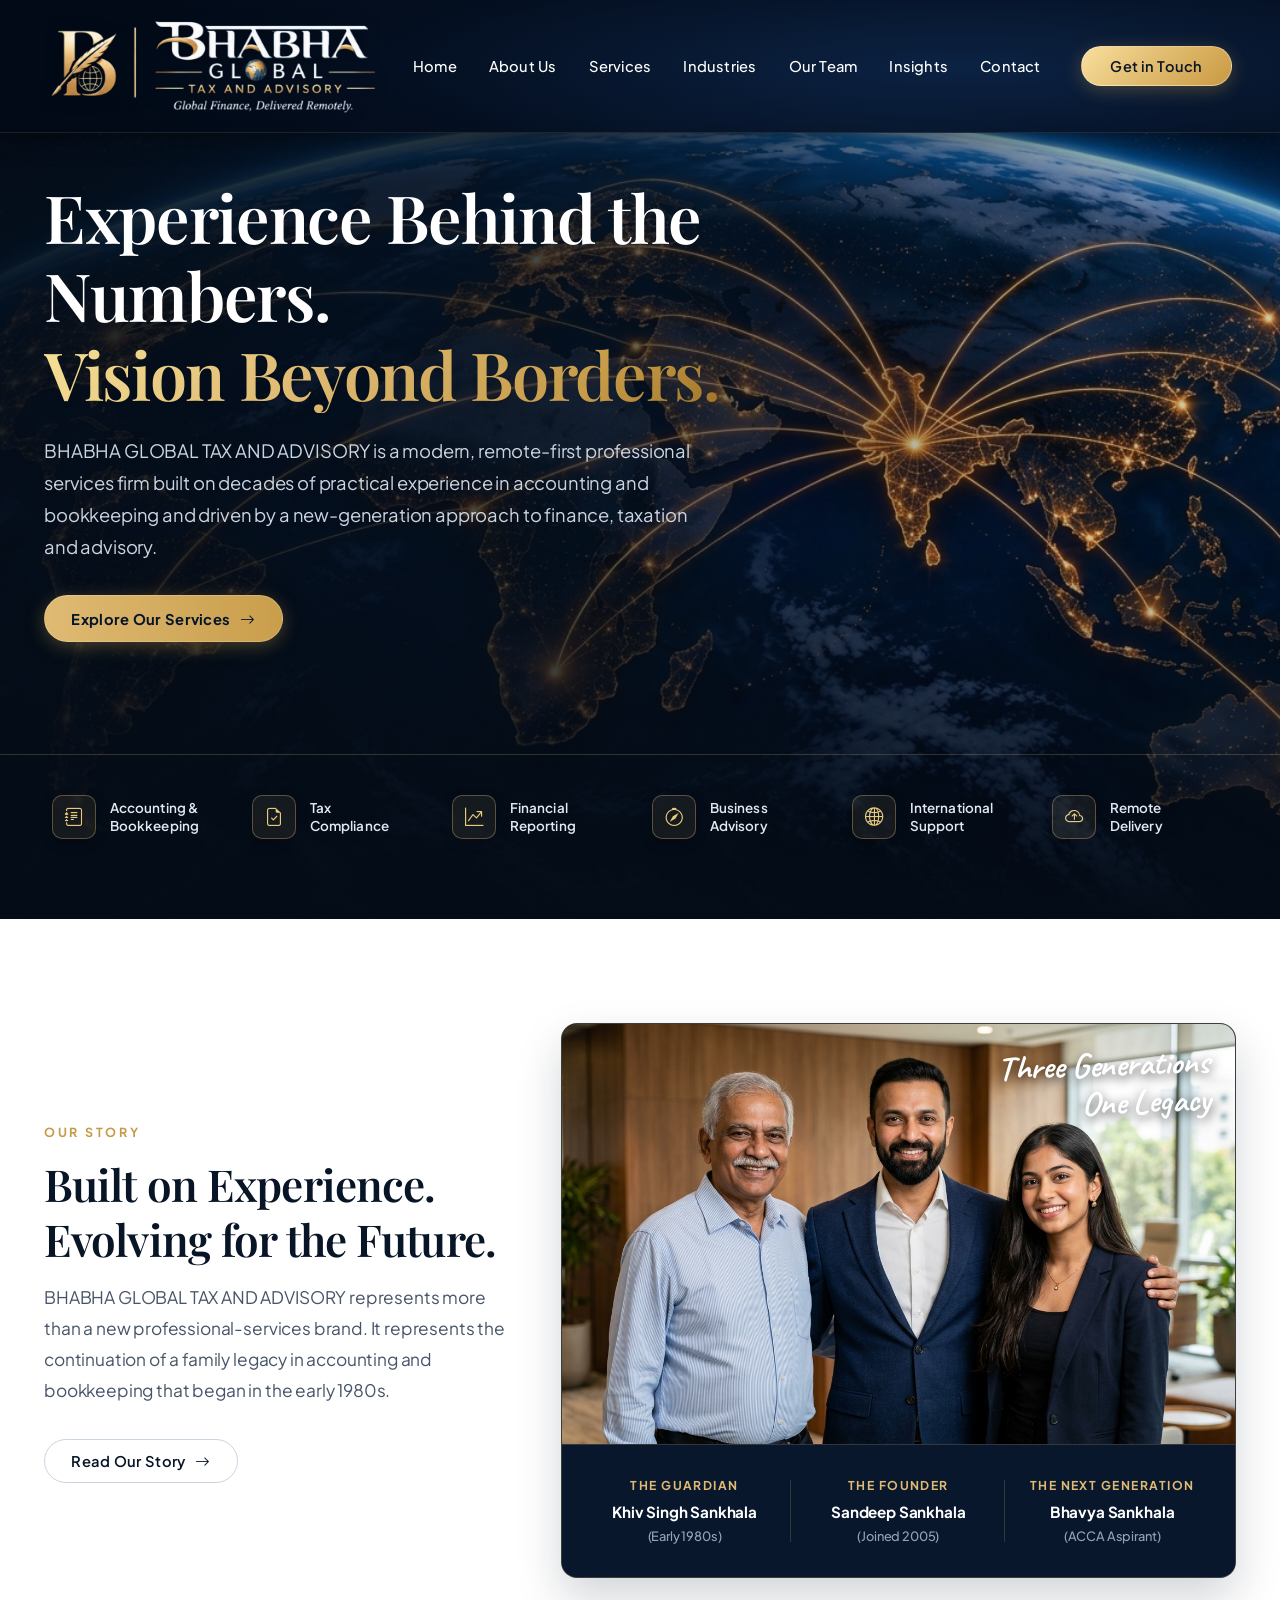
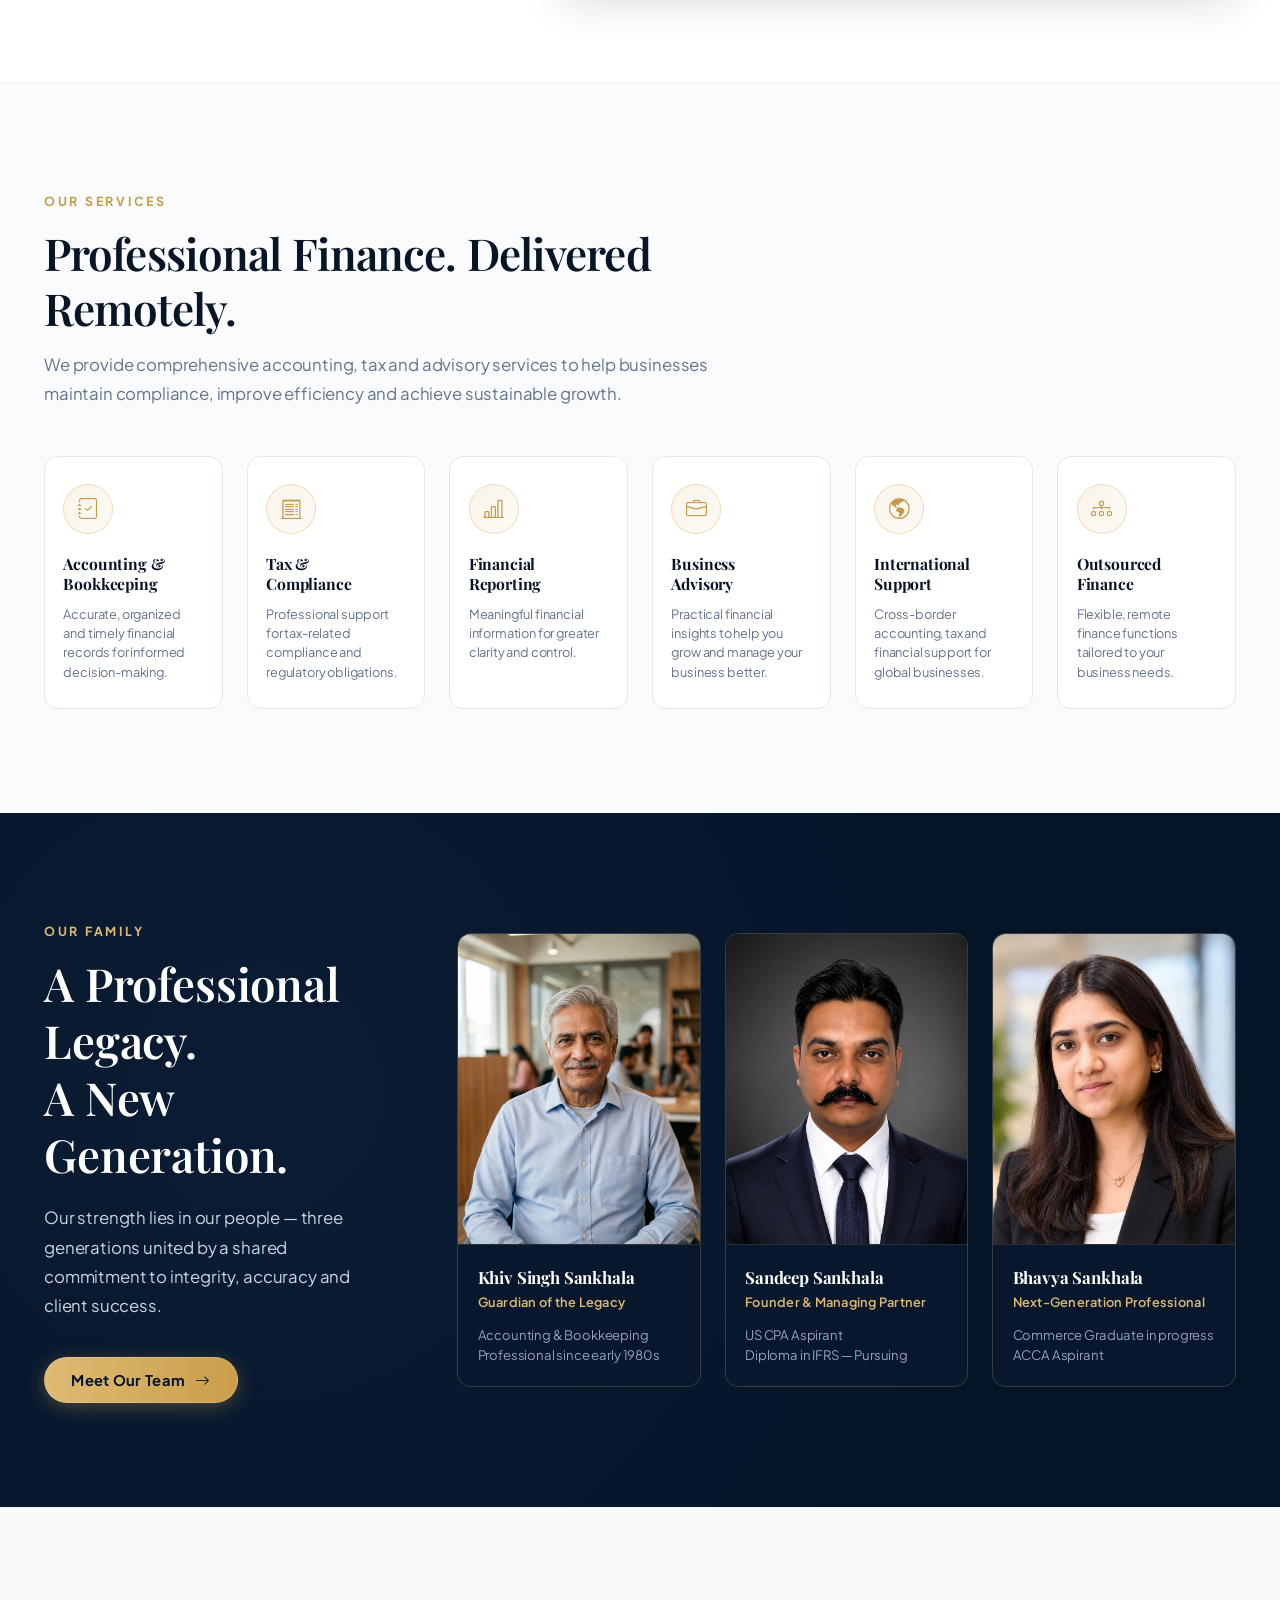
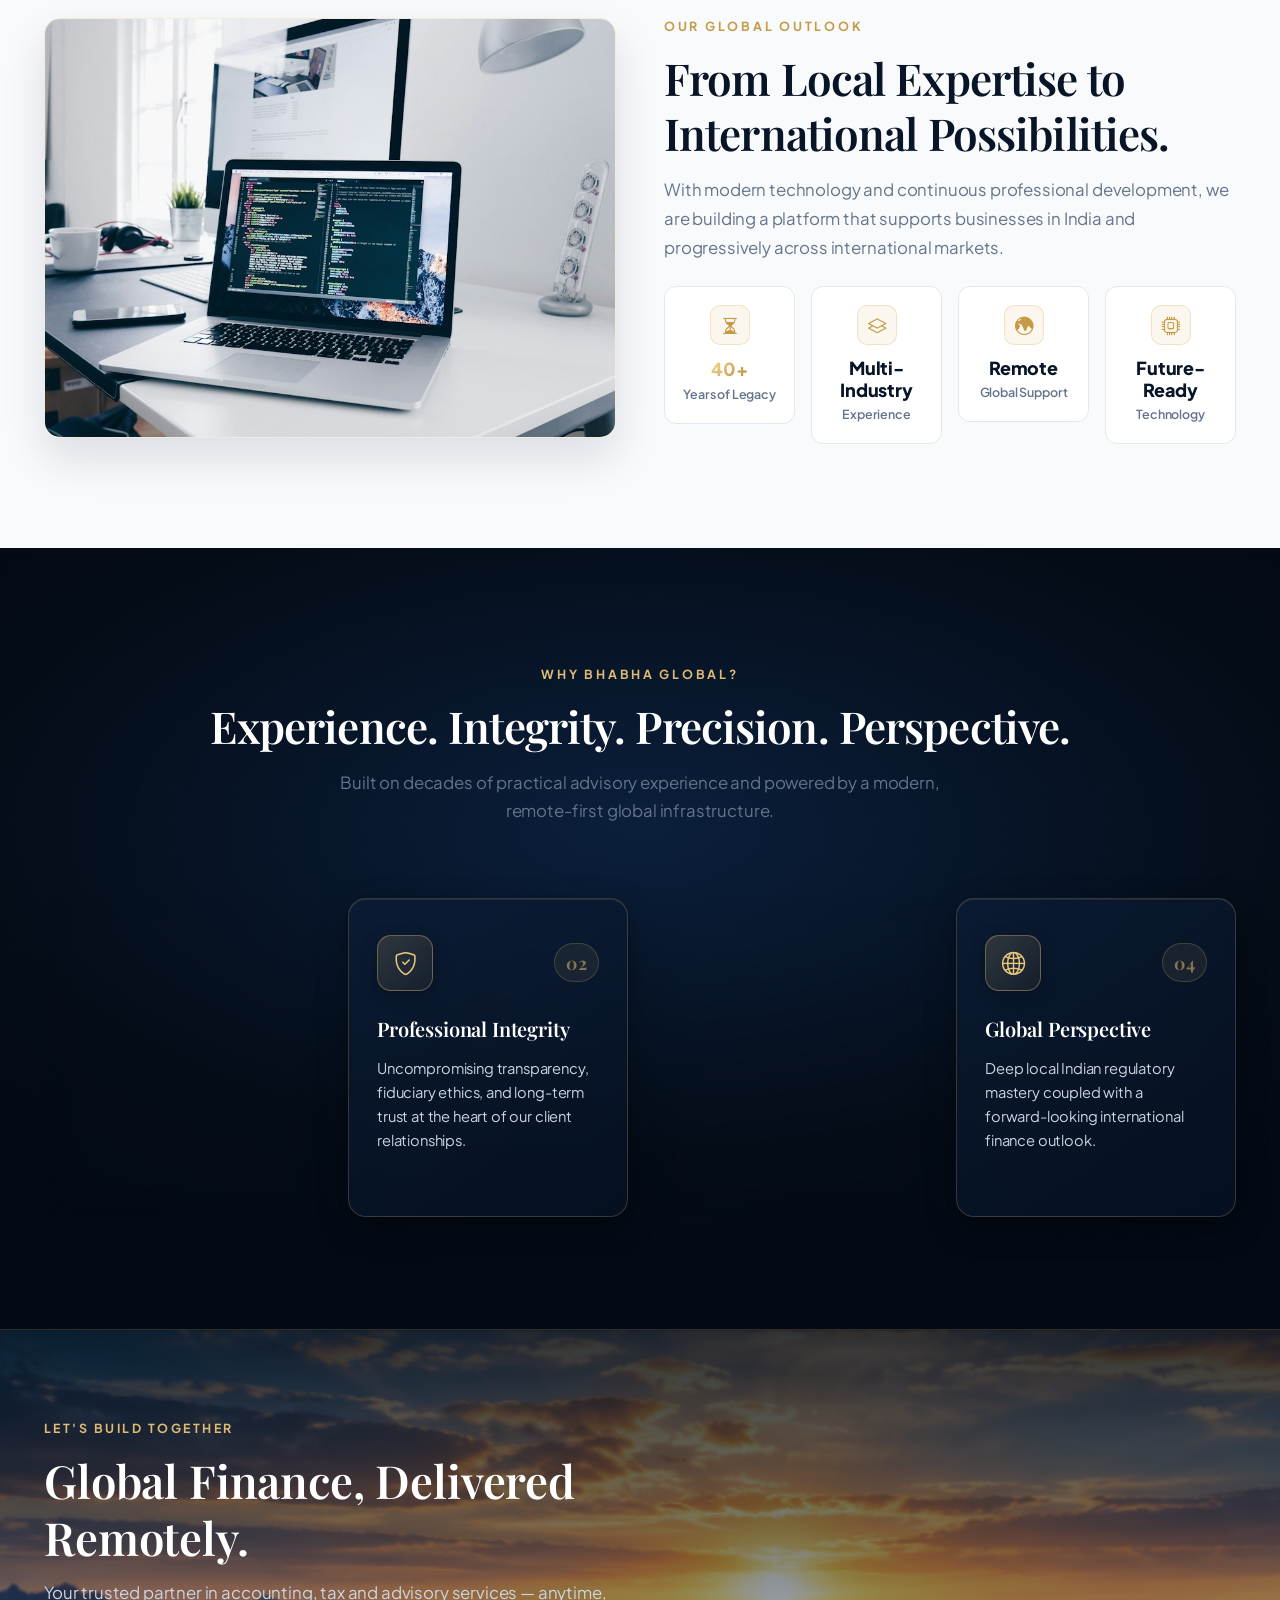
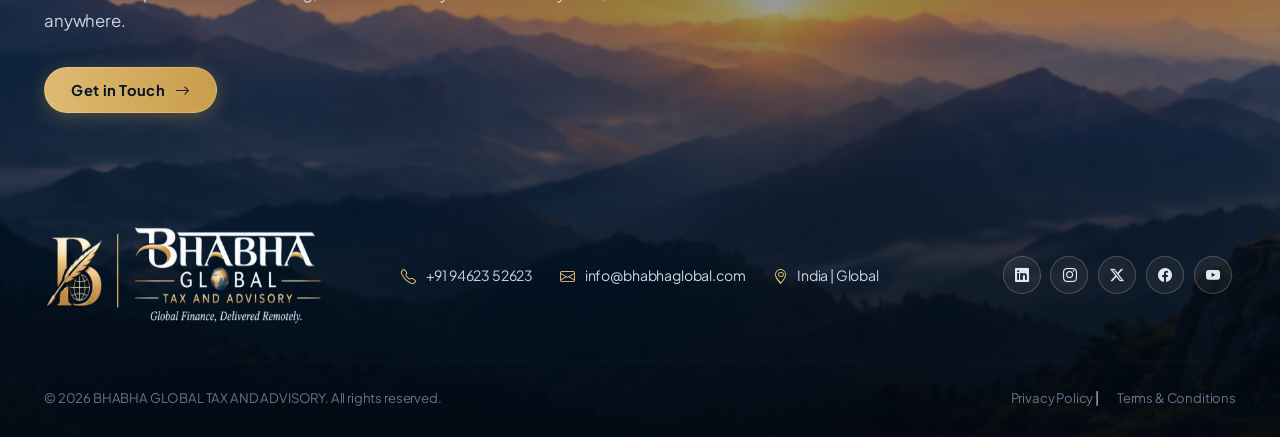
==== commit 1a3280e5: "feat: add homepage and about page along with core styling and image assets" ====
--- a/index.html
+++ b/index.html
@@ -50,7 +50,7 @@
               <a class="nav-link nav-link-custom active" href="#hero">Home</a>
             </li>
             <li class="nav-item">
-              <a class="nav-link nav-link-custom" href="#story">About Us</a>
+              <a class="nav-link nav-link-custom" href="about.html">About Us</a>
             </li>
             <li class="nav-item">
               <a class="nav-link nav-link-custom" href="#services">Services</a>
@@ -187,10 +187,10 @@
           <h2 class="section-title">Built on Experience.<br>Evolving for the Future.</h2>
           
           <p class="story-lead-text">
-            BHABHA GLOBAL TAX AND ADVISORY represents more than a new professional services brand. It represents the continuation of a family legacy in accounting and bookkeeping that began in the early 1990s.
+            BHABHA GLOBAL TAX AND ADVISORY represents more than a new professional-services brand. It represents the continuation of a family legacy in accounting and bookkeeping that began in the early 1980s.
           </p>
 
-          <a href="#family" class="btn btn-outline-pill">
+          <a href="about.html" class="btn btn-outline-pill">
             <span>Read Our Story</span>
             <i class="bi bi-arrow-right"></i>
           </a>
@@ -212,14 +212,14 @@
                 <div class="col-4 story-col-pillar">
                   <div class="story-pillar-role">The Guardian</div>
                   <div class="story-pillar-name">Khiv Singh Sankhala</div>
-                  <div class="story-pillar-era">(1990s)</div>
+                  <div class="story-pillar-era">(Early 1980s)</div>
                 </div>
 
                 <!-- Pillar 2 -->
                 <div class="col-4 story-col-pillar">
                   <div class="story-pillar-role">The Founder</div>
                   <div class="story-pillar-name">Sandeep Sankhala</div>
-                  <div class="story-pillar-era">(2000s)</div>
+                  <div class="story-pillar-era">(Joined 2005)</div>
                 </div>
 
                 <!-- Pillar 3 -->
@@ -368,7 +368,7 @@
                 <div class="team-info-box">
                   <h4 class="team-name">Khiv Singh Sankhala</h4>
                   <div class="team-role">Guardian of the Legacy</div>
-                  <p class="team-details">Accounting &amp; Bookkeeping Professional since 1990s</p>
+                  <p class="team-details">Accounting &amp; Bookkeeping Professional since early 1980s</p>
                 </div>
               </div>
             </div>
@@ -553,92 +553,87 @@
   </section>
 
   <!-- =========================================================================
-       SECTION 8: PRE-FOOTER BANNER CTA
-       ========================================================================= -->
-  <section id="cta" class="section-cta-banner">
-    <div class="container position-relative">
-      <div class="row align-items-center justify-content-between">
-        <!-- Left Side: Call to Action -->
-        <div class="col-lg-7">
-          <div class="cta-banner-label">LET'S BUILD TOGETHER</div>
-          <h2 class="cta-banner-title">Global Finance, Delivered Remotely.</h2>
-          <p class="cta-banner-sub">
-            Your trusted partner in accounting, tax and advisory services &mdash; anytime, anywhere.
-          </p>
-          <button class="btn btn-gold-pill" data-bs-toggle="modal" data-bs-target="#contactModal">
-            <span>Get in Touch</span>
-            <i class="bi bi-arrow-right"></i>
-          </button>
-        </div>
-
-        <!-- Right Side: Luxury Brand Crest Badge -->
-        <div class="col-lg-5 text-lg-end">
-          <div class="cta-brand-badge">
-            <img src="assets/images/logo-transparent.png" alt="Bhabha Global Tax and Advisory" style="max-height: 95px;" class="ms-lg-auto">
-          </div>
-        </div>
-      </div>
-    </div>
-  </section>
-
-  <!-- =========================================================================
-       SECTION 9: FOOTER
-       ========================================================================= -->
-  <footer class="site-footer">
-    <div class="container">
-      <div class="row align-items-center g-4 justify-content-between">
-        <!-- Col 1: Logo -->
-        <div class="col-lg-3 text-center text-lg-start">
-          <a href="#hero" aria-label="Bhabha Global Home">
-            <img src="assets/images/logo-transparent.png" alt="Bhabha Global Tax and Advisory" style="height: 100px;">
-          </a>
-        </div>
-
-        <!-- Col 2: Direct Contacts -->
-        <div class="col-lg-6 text-center">
-          <div class="d-flex flex-wrap justify-content-center align-items-center">
-            <a href="tel:+919441235923" class="footer-contact-item">
-              <i class="bi bi-telephone"></i>
-              <span>+91 94412 35923</span>
+       SECTION 8: PRE-FOOTER BANNER CTA & FOOTER (CONTINUOUS BACKGROUND)
+       ========================================================================= -->
+  <div class="footer-cta-wrapper">
+    <section id="cta" class="section-cta-banner">
+      <div class="container position-relative">
+        <div class="row align-items-center">
+          <!-- Call to Action -->
+          <div class="col-lg-8 col-xl-7">
+            <div class="cta-banner-label">LET'S BUILD TOGETHER</div>
+            <h2 class="cta-banner-title">Global Finance, Delivered Remotely.</h2>
+            <p class="cta-banner-sub">
+              Your trusted partner in accounting, tax and advisory services &mdash; anytime, anywhere.
+            </p>
+            <button class="btn btn-gold-pill" data-bs-toggle="modal" data-bs-target="#contactModal">
+              <span>Get in Touch</span>
+              <i class="bi bi-arrow-right"></i>
+            </button>
+          </div>
+        </div>
+      </div>
+    </section>
+
+    <!-- =========================================================================
+         SECTION 9: FOOTER
+         ========================================================================= -->
+    <footer class="site-footer">
+      <div class="container">
+        <div class="row align-items-center g-4 justify-content-between">
+          <!-- Col 1: Logo -->
+          <div class="col-lg-3 text-center text-lg-start">
+            <a href="#hero" aria-label="Bhabha Global Home">
+              <img src="assets/images/logo-transparent.png" alt="Bhabha Global Tax and Advisory" style="height: 100px;">
             </a>
-            <a href="mailto:info@bhabhaglobal.com" class="footer-contact-item">
-              <i class="bi bi-envelope"></i>
-              <span>info@bhabhaglobal.com</span>
-            </a>
-            <span class="footer-contact-item">
-              <i class="bi bi-geo-alt"></i>
-              <span>India | Global</span>
-            </span>
-          </div>
-        </div>
-
-        <!-- Col 3: Social Links -->
-        <div class="col-lg-3 text-center text-lg-end">
-          <a href="#" class="footer-social-btn" aria-label="LinkedIn"><i class="bi bi-linkedin"></i></a>
-          <a href="#" class="footer-social-btn" aria-label="Instagram"><i class="bi bi-instagram"></i></a>
-          <a href="#" class="footer-social-btn" aria-label="X / Twitter"><i class="bi bi-twitter-x"></i></a>
-          <a href="#" class="footer-social-btn" aria-label="Facebook"><i class="bi bi-facebook"></i></a>
-          <a href="#" class="footer-social-btn" aria-label="YouTube"><i class="bi bi-youtube"></i></a>
-        </div>
-      </div>
-
-      <hr class="footer-divider">
-
-      <!-- Bottom Row: Copyright & Legal -->
-      <div class="row align-items-center">
-        <div class="col-md-6 text-center text-md-start">
-          <p class="footer-copy">&copy; 2026 BHABHA GLOBAL TAX AND ADVISORY. All rights reserved.</p>
-        </div>
-        <div class="col-md-6 text-center text-md-end mt-2 mt-md-0">
-          <div class="footer-links-bottom">
-            <a href="#">Privacy Policy</a>
-            <span>|</span>
-            <a href="#">Terms &amp; Conditions</a>
-          </div>
-        </div>
-      </div>
-    </div>
-  </footer>
+          </div>
+
+          <!-- Col 2: Direct Contacts -->
+          <div class="col-lg-6 text-center">
+            <div class="d-flex flex-wrap justify-content-center align-items-center">
+              <a href="tel:+919462352623" class="footer-contact-item">
+                <i class="bi bi-telephone"></i>
+                <span>+91 94623 52623</span>
+              </a>
+              <a href="mailto:info@bhabhaglobal.com" class="footer-contact-item">
+                <i class="bi bi-envelope"></i>
+                <span>info@bhabhaglobal.com</span>
+              </a>
+              <span class="footer-contact-item">
+                <i class="bi bi-geo-alt"></i>
+                <span>India | Global</span>
+              </span>
+            </div>
+          </div>
+
+          <!-- Col 3: Social Links -->
+          <div class="col-lg-3 text-center text-lg-end">
+            <a href="#" class="footer-social-btn" aria-label="LinkedIn"><i class="bi bi-linkedin"></i></a>
+            <a href="#" class="footer-social-btn" aria-label="Instagram"><i class="bi bi-instagram"></i></a>
+            <a href="#" class="footer-social-btn" aria-label="X / Twitter"><i class="bi bi-twitter-x"></i></a>
+            <a href="#" class="footer-social-btn" aria-label="Facebook"><i class="bi bi-facebook"></i></a>
+            <a href="#" class="footer-social-btn" aria-label="YouTube"><i class="bi bi-youtube"></i></a>
+          </div>
+        </div>
+
+        <hr class="footer-divider">
+
+        <!-- Bottom Row: Copyright & Legal -->
+        <div class="row align-items-center">
+          <div class="col-md-6 text-center text-md-start">
+            <p class="footer-copy">&copy; 2026 BHABHA GLOBAL TAX AND ADVISORY. All rights reserved.</p>
+          </div>
+          <div class="col-md-6 text-center text-md-end mt-2 mt-md-0">
+            <div class="footer-links-bottom">
+              <a href="#">Privacy Policy</a>
+              <span>|</span>
+              <a href="#">Terms &amp; Conditions</a>
+            </div>
+          </div>
+        </div>
+      </div>
+    </footer>
+  </div>
 
   <!-- =========================================================================
        MODAL: GET IN TOUCH / CONSULTATION
--- a/css/style.css
+++ b/css/style.css
@@ -1181,14 +1181,36 @@
 }
 
 /* ==========================================================================
-   SECTION 8: PRE-FOOTER CTA STRIP
+   SECTION 8: PRE-FOOTER CTA STRIP & FOOTER WRAPPER
    ========================================================================== */
+
+.footer-cta-wrapper {
+  position: relative;
+  background-color: #040d18;
+  background-image: linear-gradient(180deg, rgba(4, 13, 24, 0.82) 0%, rgba(6, 20, 39, 0.40) 40%, rgba(4, 13, 24, 0.76) 75%, rgba(3, 9, 18, 0.92) 100%), url('../assets/images/footer-mountain-bg.jpg');
+  background-size: cover;
+  background-position: center top;
+  border-top: 1px solid rgba(223, 186, 115, 0.2);
+}
+
+.footer-cta-wrapper .section-cta-banner {
+  background: transparent !important;
+  border-top: none !important;
+  padding: 5.5rem 0 3.5rem 0;
+}
+
+.footer-cta-wrapper .site-footer {
+  background: transparent !important;
+  backdrop-filter: none !important;
+  -webkit-backdrop-filter: none !important;
+  border-top: none !important;
+}
 
 .section-cta-banner {
   position: relative;
   padding: 5.5rem 0;
   background-color: #040d18;
-  background-image: linear-gradient(90deg, rgba(4, 13, 24, 0.94) 0%, rgba(6, 20, 39, 0.82) 50%, rgba(4, 13, 24, 0.92) 100%), url('../assets/images/cta-bg.jpg');
+  background-image: linear-gradient(90deg, rgba(4, 13, 24, 0.90) 0%, rgba(6, 20, 39, 0.60) 50%, rgba(4, 13, 24, 0.75) 100%), url('../assets/images/footer-mountain-bg.jpg');
   background-size: cover;
   background-position: center;
   color: #ffffff;
@@ -1243,7 +1265,11 @@
    ========================================================================== */
 
 .site-footer {
-  background-color: #030912;
+  position: relative;
+  background-color: #040d18;
+  background-image: linear-gradient(180deg, rgba(4, 13, 24, 0.85) 0%, rgba(3, 9, 18, 0.94) 100%), url('../assets/images/footer-mountain-bg.jpg');
+  background-size: cover;
+  background-position: center bottom;
   color: #cbd5e1;
   padding-top: 3.5rem;
   padding-bottom: 1.75rem;
@@ -1557,3 +1583,556 @@
     word-break: break-all;
   }
 }
+
+/* ==========================================================================
+   ABOUT US PAGE STYLES
+   ========================================================================== */
+
+/* Page Hero */
+.page-hero {
+  position: relative;
+  padding: 8.5rem 0 4.5rem 0;
+  background: radial-gradient(circle at 75% 20%, rgba(223, 186, 115, 0.12) 0%, transparent 55%),
+              linear-gradient(180deg, #040c17 0%, #061427 100%);
+  border-bottom: 1px solid rgba(223, 186, 115, 0.2);
+  overflow: hidden;
+}
+
+.page-hero::before {
+  content: '';
+  position: absolute;
+  inset: 0;
+  background-image: 
+    radial-gradient(rgba(223, 186, 115, 0.08) 1px, transparent 1px);
+  background-size: 28px 28px;
+  opacity: 0.6;
+  pointer-events: none;
+}
+
+.breadcrumb-custom {
+  display: inline-flex;
+  align-items: center;
+  gap: 0.5rem;
+  background: rgba(255, 255, 255, 0.04);
+  border: 1px solid rgba(223, 186, 115, 0.25);
+  border-radius: var(--radius-pill);
+  padding: 0.4rem 1.15rem;
+  margin-bottom: 1.5rem;
+  font-size: 0.85rem;
+}
+
+.breadcrumb-custom a {
+  color: var(--gold-300);
+  text-decoration: none;
+  transition: var(--transition-smooth);
+}
+
+.breadcrumb-custom a:hover {
+  color: #ffffff;
+}
+
+.breadcrumb-custom .separator {
+  color: var(--text-light-muted);
+  font-size: 0.75rem;
+}
+
+.breadcrumb-custom .current {
+  color: var(--text-light-body);
+}
+
+.page-hero-title {
+  font-family: var(--font-serif);
+  font-size: clamp(2.2rem, 4.5vw, 3.4rem);
+  font-weight: 700;
+  color: #ffffff;
+  line-height: 1.2;
+  margin-bottom: 1.25rem;
+}
+
+.page-hero-desc {
+  font-size: 1.12rem;
+  color: var(--text-light-body);
+  max-width: 780px;
+  line-height: 1.75;
+}
+
+/* Editorial Story Section (Exact Match to User Design) */
+.section-about-story {
+  padding: 5rem 0 6rem 0;
+  background-color: #ffffff;
+}
+
+.editorial-story-container {
+  max-width: 1040px;
+  margin: 0 auto;
+}
+
+.editorial-heading {
+  font-family: var(--font-serif);
+  font-size: clamp(2.1rem, 3.8vw, 2.85rem);
+  font-weight: 800;
+  color: #0c2340;
+  text-transform: uppercase;
+  letter-spacing: -0.01em;
+  margin-bottom: 0.85rem;
+  line-height: 1.15;
+}
+
+.editorial-gold-divider {
+  height: 4px;
+  background-color: #cda34f;
+  width: 100%;
+  margin-bottom: 1.75rem;
+}
+
+.editorial-subheading {
+  font-family: var(--font-serif);
+  font-size: clamp(1.4rem, 2.3vw, 1.85rem);
+  font-weight: 700;
+  color: #0c2340;
+  margin-bottom: 1.5rem;
+  line-height: 1.35;
+}
+
+.editorial-p {
+  font-family: var(--font-sans);
+  font-size: 1.05rem;
+  line-height: 1.75;
+  color: #334155;
+  margin-bottom: 1.35rem;
+}
+
+.editorial-callout {
+  background-color: #f7f3eb;
+  padding: 2.25rem 2.5rem;
+  text-align: center;
+  border-radius: 4px;
+  margin: 2.5rem 0 3.75rem 0;
+}
+
+.editorial-callout-title {
+  font-family: var(--font-serif);
+  font-size: clamp(1.45rem, 2.5vw, 1.85rem);
+  font-weight: 700;
+  color: #cda34f;
+  margin-bottom: 0.65rem;
+  line-height: 1.3;
+}
+
+.editorial-callout-text {
+  font-family: var(--font-sans);
+  font-size: 1.08rem;
+  color: #1e293b;
+  margin-bottom: 0;
+  line-height: 1.6;
+}
+
+.editorial-section-break {
+  margin-top: 3.5rem;
+}
+
+/* Detailed Leadership Cards */
+.leader-card {
+  background: var(--bg-dark-surface);
+  border: 1px solid rgba(223, 186, 115, 0.25);
+  border-radius: var(--radius-lg);
+  overflow: hidden;
+  height: 100%;
+  display: flex;
+  flex-direction: column;
+  transition: var(--transition-smooth);
+  box-shadow: 0 12px 30px rgba(0, 0, 0, 0.35);
+}
+
+.leader-card:hover {
+  transform: translateY(-8px);
+  border-color: var(--gold-400);
+  box-shadow: 0 20px 45px rgba(223, 186, 115, 0.18);
+}
+
+.leader-img-wrapper {
+  position: relative;
+  height: 320px;
+  overflow: hidden;
+}
+
+.leader-img-wrapper img {
+  width: 100%;
+  height: 100%;
+  object-fit: cover;
+  transition: transform 0.6s ease;
+}
+
+.leader-card:hover .leader-img-wrapper img {
+  transform: scale(1.05);
+}
+
+.leader-badge {
+  position: absolute;
+  top: 1rem;
+  left: 1rem;
+  background: rgba(6, 20, 39, 0.88);
+  backdrop-filter: blur(8px);
+  border: 1px solid var(--gold-400);
+  color: var(--gold-200);
+  font-size: 0.76rem;
+  font-weight: 700;
+  letter-spacing: 0.08em;
+  text-transform: uppercase;
+  padding: 0.35rem 0.85rem;
+  border-radius: var(--radius-pill);
+}
+
+.leader-body {
+  padding: 2rem;
+  display: flex;
+  flex-direction: column;
+  flex-grow: 1;
+}
+
+.leader-name {
+  font-family: var(--font-serif);
+  color: #ffffff;
+  font-size: 1.45rem;
+  font-weight: 700;
+  margin-bottom: 0.35rem;
+}
+
+.leader-title {
+  color: var(--gold-400);
+  font-size: 0.92rem;
+  font-weight: 600;
+  margin-bottom: 0.5rem;
+}
+
+.leader-credentials {
+  display: inline-block;
+  background: rgba(223, 186, 115, 0.1);
+  border: 1px solid rgba(223, 186, 115, 0.3);
+  color: var(--gold-200);
+  font-size: 0.78rem;
+  font-weight: 600;
+  padding: 0.25rem 0.65rem;
+  border-radius: var(--radius-sm);
+  margin-bottom: 1.25rem;
+}
+
+.leader-bio {
+  color: var(--text-light-body);
+  font-size: 0.92rem;
+  line-height: 1.65;
+  margin-bottom: 1.5rem;
+  flex-grow: 1;
+}
+
+.leader-expertise-title {
+  font-size: 0.8rem;
+  text-transform: uppercase;
+  letter-spacing: 0.06em;
+  color: var(--gold-400);
+  font-weight: 700;
+  margin-bottom: 0.5rem;
+}
+
+.leader-tags {
+  display: flex;
+  flex-wrap: wrap;
+  gap: 0.4rem;
+}
+
+.leader-tag {
+  background: rgba(255, 255, 255, 0.05);
+  border: 1px solid rgba(255, 255, 255, 0.1);
+  color: #cbd5e1;
+  font-size: 0.75rem;
+  padding: 0.2rem 0.55rem;
+  border-radius: var(--radius-pill);
+}
+
+/* Timeline Section */
+.section-timeline {
+  padding: 6.5rem 0;
+  background-color: var(--bg-light-soft);
+  border-top: 1px solid #e2e8f0;
+  border-bottom: 1px solid #e2e8f0;
+}
+
+.timeline-track {
+  position: relative;
+  max-width: 900px;
+  margin: 3rem auto 0 auto;
+}
+
+.timeline-track::before {
+  content: '';
+  position: absolute;
+  top: 0;
+  bottom: 0;
+  left: 28px;
+  width: 2px;
+  background: linear-gradient(180deg, var(--gold-400) 0%, rgba(223, 186, 115, 0.2) 100%);
+}
+
+@media (min-width: 768px) {
+  .timeline-track::before {
+    left: 50%;
+    transform: translateX(-50%);
+  }
+}
+
+.timeline-milestone {
+  position: relative;
+  margin-bottom: 3rem;
+}
+
+.timeline-milestone:last-child {
+  margin-bottom: 0;
+}
+
+.timeline-dot {
+  position: absolute;
+  left: 17px;
+  top: 0;
+  width: 24px;
+  height: 24px;
+  border-radius: 50%;
+  background: var(--gold-gradient);
+  border: 4px solid #ffffff;
+  box-shadow: 0 0 0 3px rgba(223, 186, 115, 0.4);
+  z-index: 2;
+}
+
+@media (min-width: 768px) {
+  .timeline-dot {
+    left: 50%;
+    transform: translateX(-50%);
+  }
+}
+
+.timeline-card {
+  margin-left: 60px;
+  background: #ffffff;
+  border-radius: var(--radius-md);
+  padding: 2rem;
+  box-shadow: 0 10px 30px rgba(6, 20, 39, 0.07);
+  border: 1px solid #e2e8f0;
+  transition: var(--transition-smooth);
+}
+
+.timeline-card:hover {
+  transform: translateY(-4px);
+  border-color: var(--gold-400);
+  box-shadow: 0 15px 35px rgba(223, 186, 115, 0.15);
+}
+
+@media (min-width: 768px) {
+  .timeline-milestone:nth-child(odd) .timeline-card {
+    margin-left: 0;
+    margin-right: calc(50% + 40px);
+    text-align: right;
+  }
+
+  .timeline-milestone:nth-child(even) .timeline-card {
+    margin-left: calc(50% + 40px);
+    margin-right: 0;
+    text-align: left;
+  }
+}
+
+.timeline-era {
+  font-family: var(--font-display);
+  font-size: 1.15rem;
+  font-weight: 700;
+  color: var(--gold-600);
+  margin-bottom: 0.35rem;
+  letter-spacing: 0.04em;
+}
+
+.timeline-title {
+  font-family: var(--font-serif);
+  font-size: 1.35rem;
+  color: var(--text-dark-heading);
+  font-weight: 700;
+  margin-bottom: 0.75rem;
+}
+
+.timeline-desc {
+  color: var(--text-dark-body);
+  font-size: 0.95rem;
+  line-height: 1.65;
+  margin-bottom: 0;
+}
+
+/* Values Grid */
+.section-values {
+  padding: 6.5rem 0;
+  background-color: var(--bg-dark-base);
+}
+
+.value-card {
+  background: var(--bg-dark-surface);
+  border: 1px solid rgba(223, 186, 115, 0.25);
+  border-radius: var(--radius-lg);
+  padding: 2.25rem 2rem;
+  height: 100%;
+  transition: var(--transition-smooth);
+  position: relative;
+  overflow: hidden;
+}
+
+.value-card::before {
+  content: '';
+  position: absolute;
+  top: 0;
+  left: 0;
+  right: 0;
+  height: 3px;
+  background: var(--gold-gradient);
+  opacity: 0;
+  transition: var(--transition-smooth);
+}
+
+.value-card:hover {
+  transform: translateY(-6px);
+  border-color: var(--gold-400);
+  box-shadow: 0 16px 40px rgba(0, 0, 0, 0.4);
+}
+
+.value-card:hover::before {
+  opacity: 1;
+}
+
+.value-icon-box {
+  width: 54px;
+  height: 54px;
+  border-radius: 12px;
+  background: rgba(223, 186, 115, 0.12);
+  border: 1px solid rgba(223, 186, 115, 0.35);
+  display: flex;
+  align-items: center;
+  justify-content: center;
+  font-size: 1.5rem;
+  color: var(--gold-300);
+  margin-bottom: 1.5rem;
+  transition: var(--transition-smooth);
+}
+
+.value-card:hover .value-icon-box {
+  background: var(--gold-btn-gradient);
+  color: #061427;
+  transform: scale(1.08);
+}
+
+.value-title {
+  color: #ffffff;
+  font-family: var(--font-serif);
+  font-size: 1.3rem;
+  font-weight: 700;
+  margin-bottom: 0.75rem;
+}
+
+.value-desc {
+  color: var(--text-light-body);
+  font-size: 0.92rem;
+  line-height: 1.65;
+  margin-bottom: 0;
+}
+
+/* ==========================================================================
+   GENERATION VISION SECTION ("FROM ONE GENERATION TO THE NEXT")
+   ========================================================================== */
+.section-generation-vision {
+  background: linear-gradient(135deg, var(--bg-dark-base) 0%, var(--bg-dark-navy) 50%, var(--bg-dark-surface) 100%);
+  position: relative;
+  overflow: hidden;
+  border-top: 1px solid rgba(223, 186, 115, 0.2);
+  border-bottom: 1px solid rgba(223, 186, 115, 0.2);
+}
+
+.section-generation-vision::before {
+  content: '';
+  position: absolute;
+  top: -50%;
+  right: -20%;
+  width: 600px;
+  height: 600px;
+  background: radial-gradient(circle, rgba(223, 186, 115, 0.08) 0%, transparent 70%);
+  pointer-events: none;
+}
+
+.generation-title {
+  color: #ffffff;
+  font-size: clamp(2rem, 3.8vw, 2.75rem);
+  font-weight: 700;
+  line-height: 1.25;
+  margin-bottom: 1.5rem;
+}
+
+.generation-lead {
+  color: #f1f5f9;
+  font-size: 1.15rem;
+  line-height: 1.8;
+  font-weight: 400;
+  margin-bottom: 1.25rem;
+}
+
+.generation-text {
+  color: var(--text-light-body);
+  font-size: 1.02rem;
+  line-height: 1.75;
+  margin-bottom: 1.25rem;
+}
+
+.generation-feature-box {
+  background: rgba(10, 27, 50, 0.7);
+  border: 1px solid rgba(223, 186, 115, 0.25);
+  border-radius: var(--radius-lg);
+  padding: 2rem;
+  backdrop-filter: blur(12px);
+  box-shadow: 0 16px 45px rgba(0, 0, 0, 0.4);
+  display: flex;
+  flex-direction: column;
+  gap: 1.25rem;
+}
+
+.generation-step-card {
+  display: flex;
+  align-items: flex-start;
+  gap: 1.1rem;
+  padding: 1.15rem 1.25rem;
+  background: rgba(255, 255, 255, 0.03);
+  border: 1px solid rgba(255, 255, 255, 0.08);
+  border-radius: var(--radius-md);
+  transition: var(--transition-smooth);
+}
+
+.generation-step-card:hover,
+.generation-step-card.active {
+  background: rgba(223, 186, 115, 0.08);
+  border-color: rgba(223, 186, 115, 0.4);
+  transform: translateX(4px);
+}
+
+.generation-step-card .step-num {
+  font-family: var(--font-serif);
+  font-size: 1.35rem;
+  font-weight: 700;
+  color: var(--gold-400);
+  line-height: 1;
+  padding-top: 0.15rem;
+  min-width: 28px;
+}
+
+.generation-step-card .step-title {
+  color: #ffffff;
+  font-size: 1rem;
+  font-weight: 700;
+  margin-bottom: 0.3rem;
+}
+
+.generation-step-card .step-desc {
+  color: var(--text-light-muted);
+  font-size: 0.86rem;
+  line-height: 1.55;
+  margin-bottom: 0;
+}
